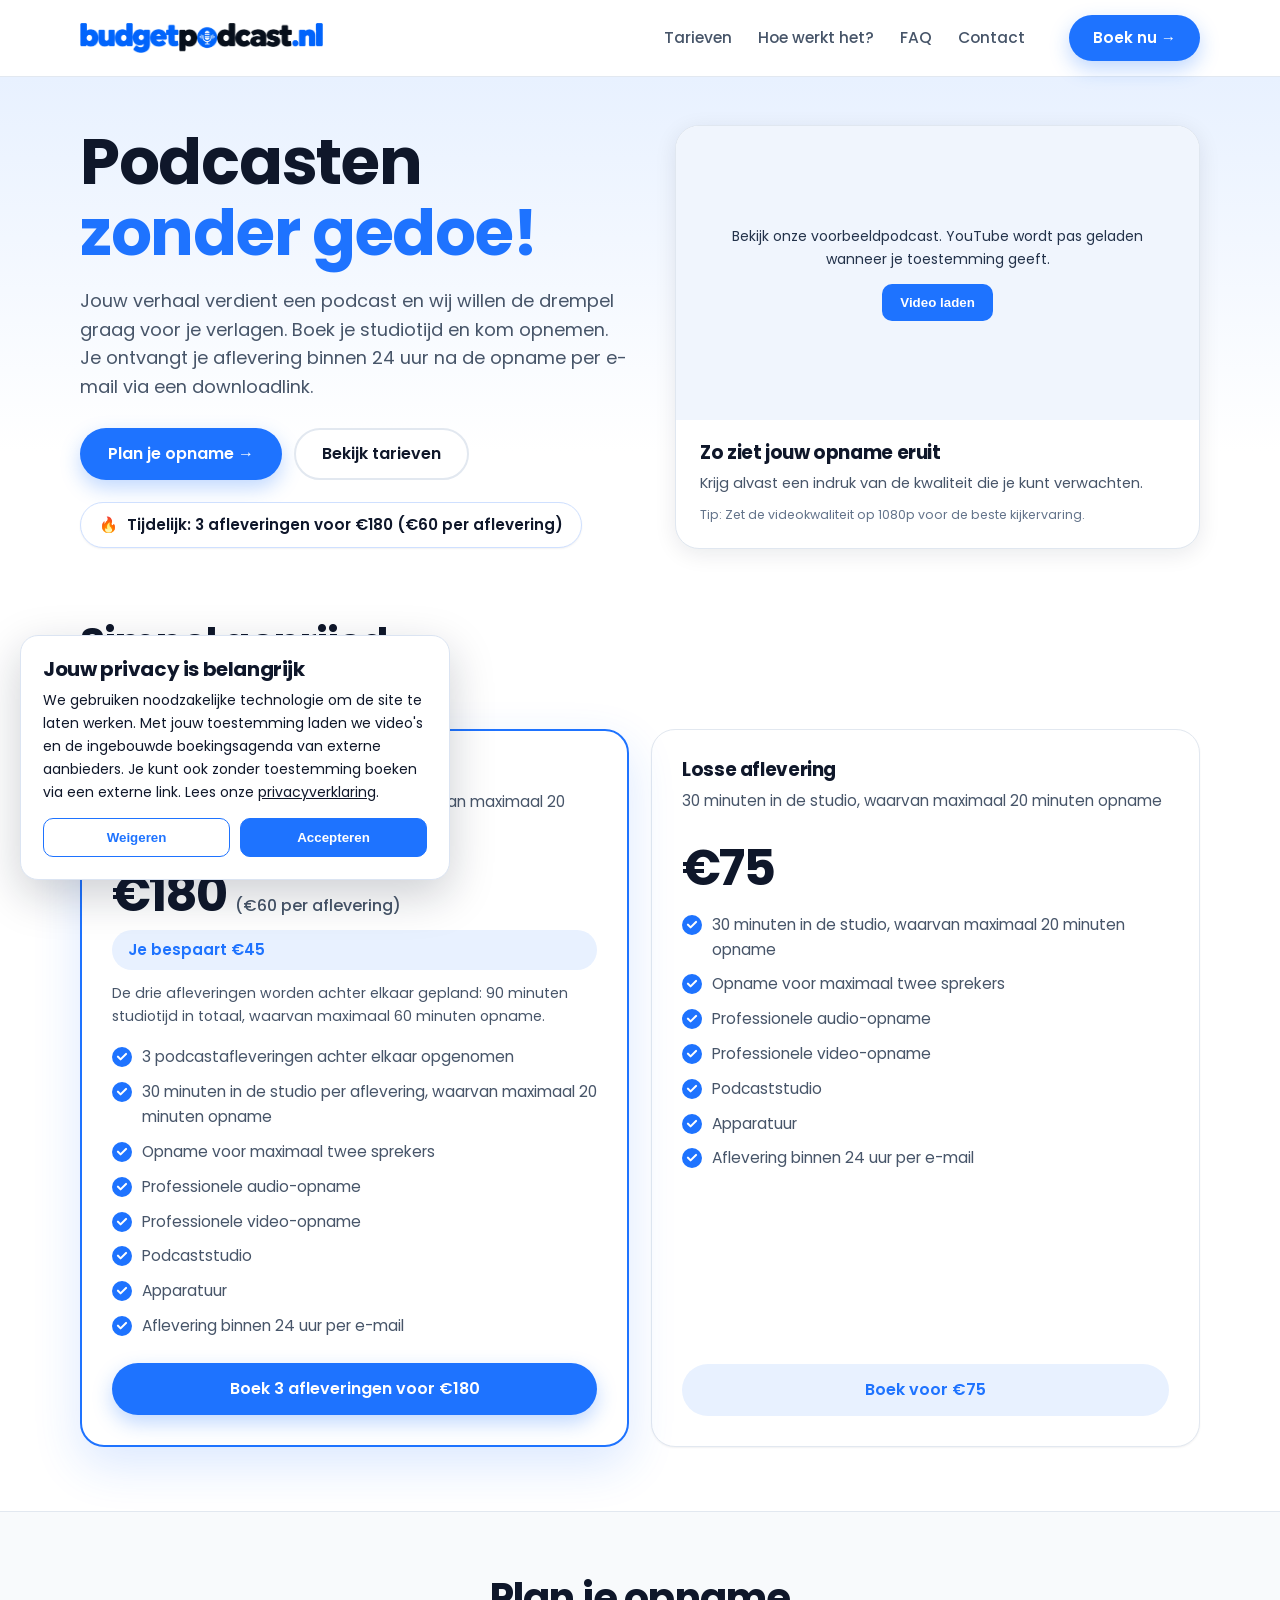
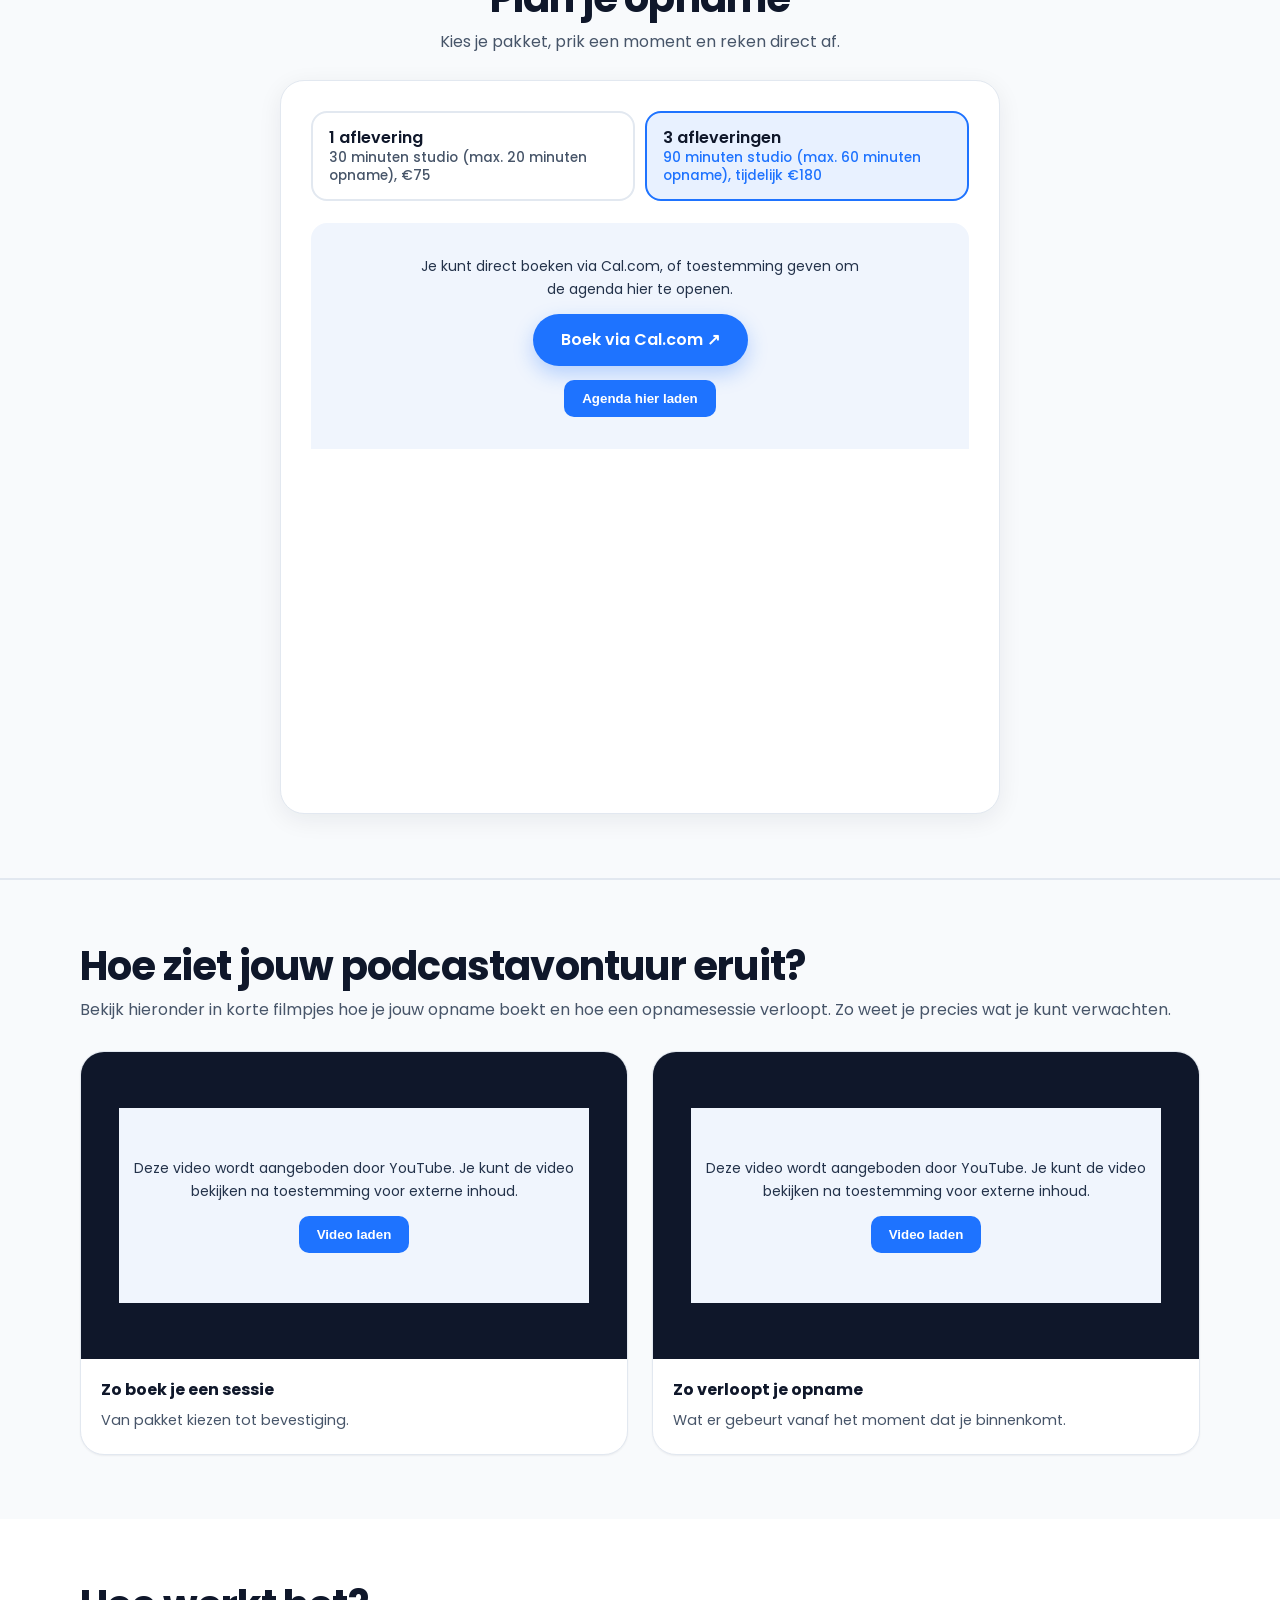
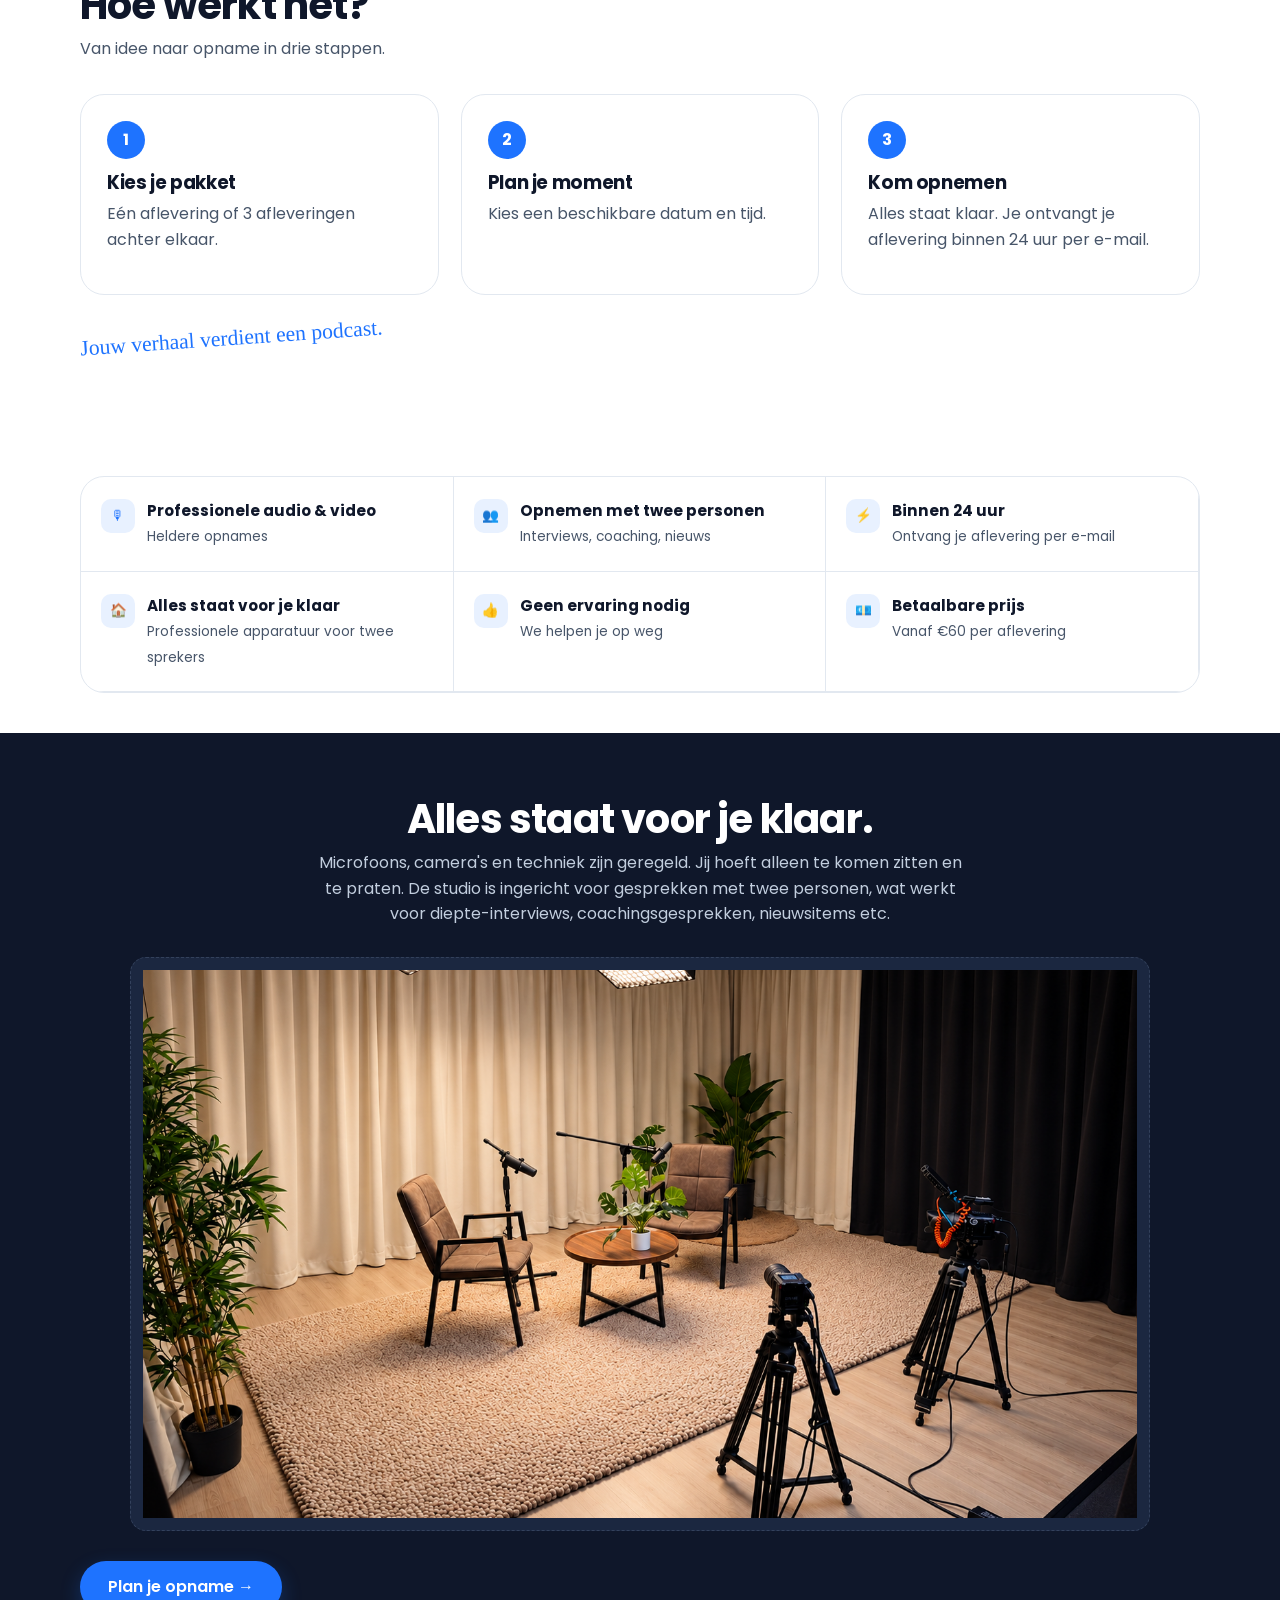
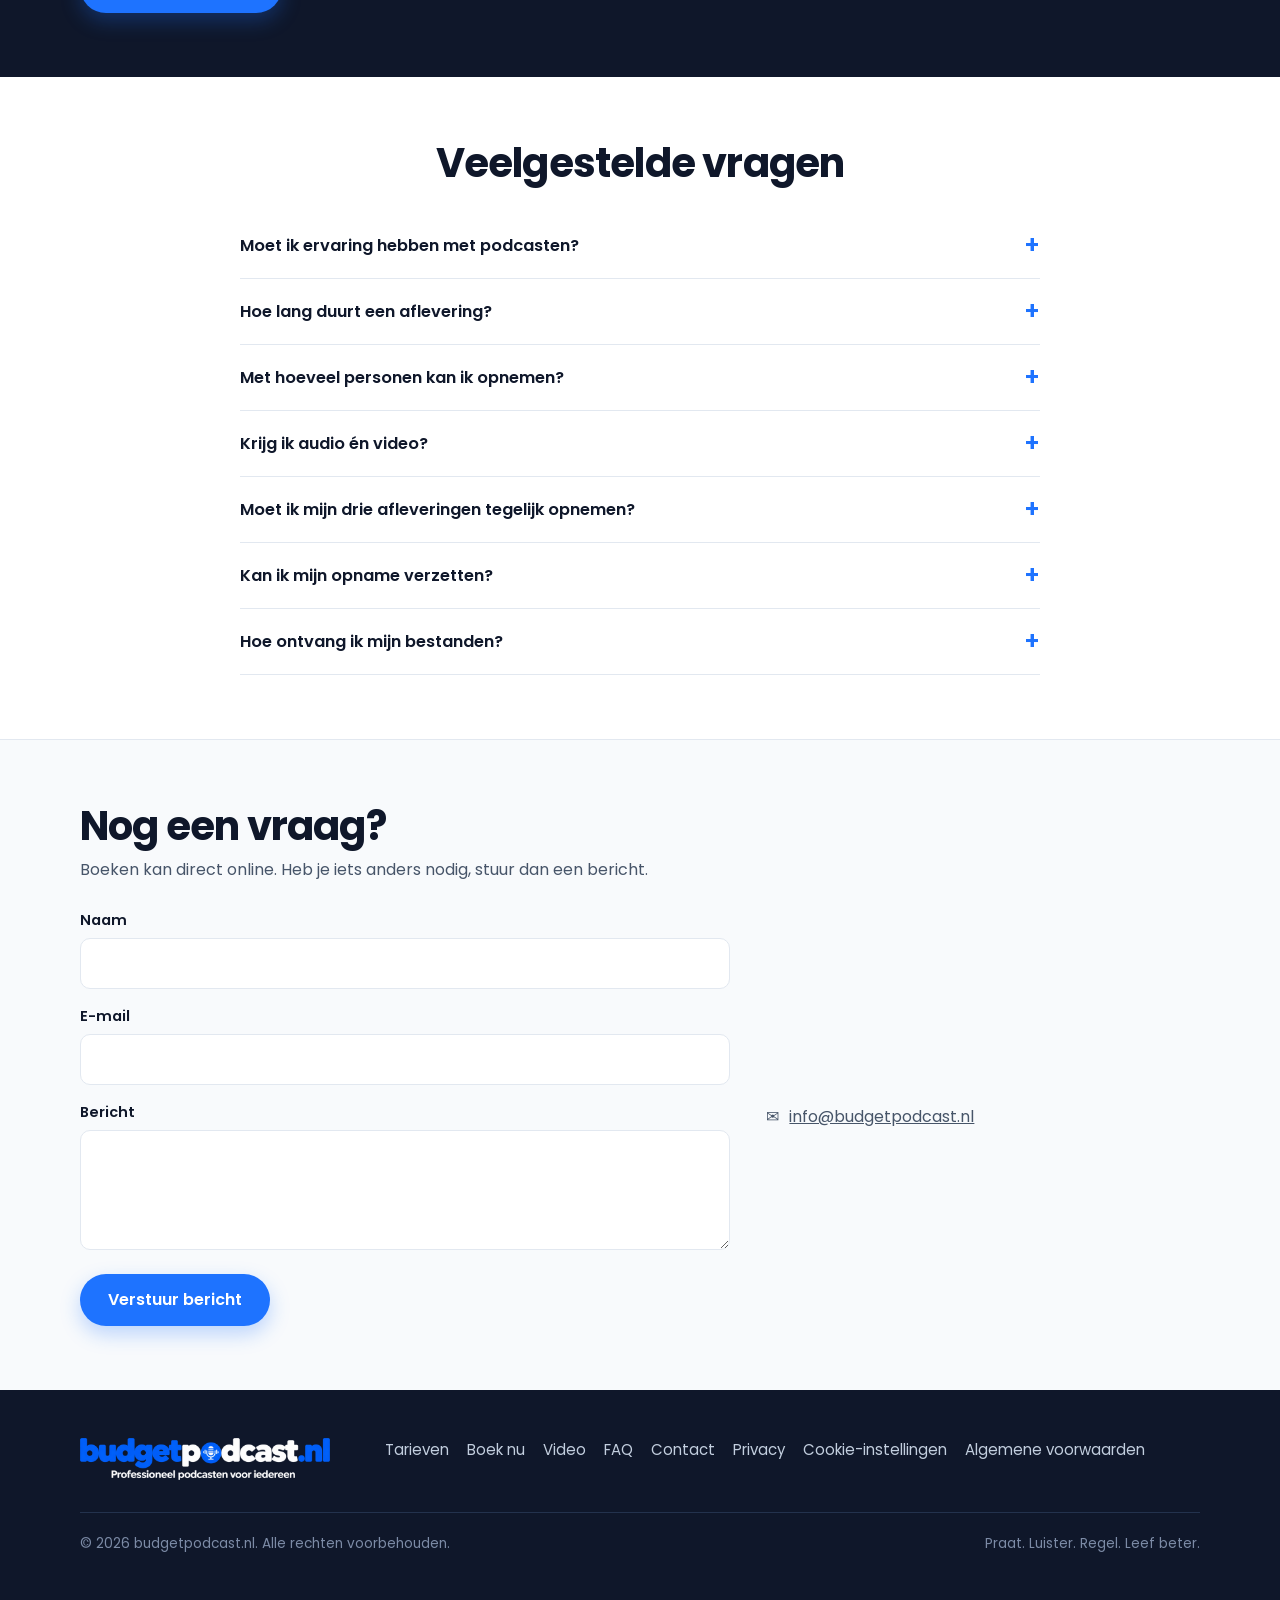
==== index.html @ 15b0aac4 "Update example podcast video description" ====
<!DOCTYPE html>
<html lang="nl">
<head>
<meta charset="utf-8">
<meta name="viewport" content="width=device-width, initial-scale=1">
<title>Podcast studio Den Haag | budgetpodcast.nl</title>
<meta name="description" content="Podcasten zonder gedoe! Boek een professionele podcaststudio in Den Haag vanaf €75 per aflevering, inclusief audio, video en apparatuur. Je ontvangt je aflevering binnen 24 uur na de opname per e-mail via een downloadlink.">
<link rel="canonical" href="https://budgetpodcast.nl/">
<meta property="og:type" content="website">
<meta property="og:title" content="Podcasten zonder gedoe! | budgetpodcast.nl">
<meta property="og:description" content="Boek een professionele podcaststudio in Den Haag. Audio, video en techniek geregeld.">
<meta property="og:url" content="https://budgetpodcast.nl/">
<meta property="og:locale" content="nl_NL">
<link rel="icon" href="data:image/svg+xml,%3Csvg xmlns='http://www.w3.org/2000/svg' viewBox='0 0 32 32'%3E%3Ccircle cx='16' cy='16' r='16' fill='%231E73FF'/%3E%3Crect x='13' y='7' width='6' height='12' rx='3' fill='%23fff'/%3E%3Cpath d='M9 16a7 7 0 0 0 14 0M16 23v3' stroke='%23fff' stroke-width='2' stroke-linecap='round' fill='none'/%3E%3C/svg%3E">
<link rel="preconnect" href="https://fonts.googleapis.com">
<link rel="preconnect" href="https://fonts.gstatic.com" crossorigin>
<link href="https://fonts.googleapis.com/css2?family=Poppins:wght@400;500;600;700&display=swap" rel="stylesheet">
<style>
:root{
  --blauw:#1E73FF;
  --blauw-dark:#0F5AD6;
  --nacht:#0F172A;
  --licht-blauw:#E8F1FF;
  --wit:#FFFFFF;
  --grijs-700:#475569;
  --grijs-400:#94A3B8;
  --grijs-200:#E2E8F0;
  --grijs-50:#F8FAFC;
  --radius-s:10px;
  --radius:16px;
  --radius-l:24px;
  --shadow-s:0 1px 2px rgba(15,23,42,.06);
  --shadow:0 6px 24px rgba(15,23,42,.07);
  --shadow-l:0 18px 48px rgba(30,115,255,.16);
  --maxw:1160px;
  --font:'Poppins',-apple-system,BlinkMacSystemFont,'Segoe UI',Roboto,Helvetica,Arial,sans-serif;
}
*{box-sizing:border-box}
html{scroll-behavior:smooth}
@media (prefers-reduced-motion:reduce){html{scroll-behavior:auto}*{animation:none!important;transition:none!important}}
body{margin:0;font-family:var(--font);color:var(--nacht);background:var(--wit);font-size:16px;line-height:1.6;-webkit-font-smoothing:antialiased}
h1,h2,h3,h4{font-weight:700;line-height:1.12;margin:0 0 .5rem;letter-spacing:-.02em}
h1{font-size:clamp(2.35rem,7vw,4rem)}
h2{font-size:clamp(1.7rem,4vw,2.5rem)}
h3{font-size:1.15rem}
p{margin:0 0 1rem}
a{color:inherit}
img{max-width:100%;display:block}
.wrap{width:100%;max-width:var(--maxw);margin:0 auto;padding:0 20px}
.section{padding:64px 0}
.section-tight{padding:40px 0}
.muted{color:var(--grijs-700)}
.center{text-align:center}
:focus-visible{outline:3px solid var(--blauw);outline-offset:3px;border-radius:6px}

.btn{display:inline-flex;align-items:center;justify-content:center;gap:.5rem;min-height:52px;padding:0 26px;
  border-radius:999px;border:2px solid transparent;font:600 1rem/1 var(--font);cursor:pointer;text-decoration:none;
  transition:background .18s ease,transform .18s ease,box-shadow .18s ease,color .18s ease}
.btn-primary{background:var(--blauw);color:#fff;box-shadow:0 8px 20px rgba(30,115,255,.28)}
.btn-primary:hover{background:var(--blauw-dark);transform:translateY(-1px)}
.btn-ghost{background:var(--wit);color:var(--nacht);border-color:var(--grijs-200)}
.btn-ghost:hover{border-color:var(--blauw);color:var(--blauw)}
.btn-soft{background:var(--licht-blauw);color:var(--blauw)}
.btn-soft:hover{background:#d8e7ff}
.btn-full{width:100%}
.btn[disabled]{opacity:.45;cursor:not-allowed;transform:none;box-shadow:none}

/* Header */
.header{position:sticky;top:0;z-index:60;background:rgba(255,255,255,.93);backdrop-filter:blur(10px);border-bottom:1px solid var(--grijs-200)}
.header-inner{display:flex;align-items:center;gap:20px;height:76px}
.brand{display:block;line-height:0}
.brand img{height:30px;width:auto}
.nav{display:flex;gap:26px;margin-left:auto}
.nav a{text-decoration:none;font-weight:500;color:var(--grijs-700);font-size:.97rem}
.nav a:hover{color:var(--blauw)}
.header .btn{min-height:46px;padding:0 22px;font-size:.95rem}
.header-cta{margin-left:24px}
@media(max-width:900px){.nav{display:none}.header-cta{margin-left:auto}.brand img{height:26px}}

/* Hero */
.hero{background:linear-gradient(180deg,var(--licht-blauw) 0%,#fff 78%);padding:48px 0 8px}
.hero-grid{display:grid;grid-template-columns:1.05fr 1fr;gap:44px;align-items:center}
.hero .eyebrow{font-size:.88rem;font-weight:600;color:var(--blauw);margin-bottom:14px}
.hero h1 span{color:var(--blauw);display:block}
.hero p.lead{font-size:1.12rem;color:var(--grijs-700);max-width:34em;margin-top:18px}
.hero-actions{display:flex;flex-wrap:wrap;gap:12px;margin-top:26px}
.promo-pill{display:inline-flex;align-items:center;gap:9px;margin-top:22px;background:var(--wit);
  border:1px solid #cfe0ff;border-radius:999px;padding:10px 18px;font-weight:600;font-size:.95rem;
  color:var(--nacht);text-decoration:none;box-shadow:var(--shadow-s)}
.promo-pill:hover{border-color:var(--blauw);color:var(--blauw)}
.claim{font-family:'Segoe Script','Bradley Hand','Comic Sans MS',cursive;color:var(--blauw);
  font-size:1.1rem;transform:rotate(-4deg);display:inline-block}
.hero-visual{position:relative;border-radius:var(--radius-l);overflow:hidden;
  background:radial-gradient(120% 100% at 50% 0%,#1c2b4a 0%,var(--nacht) 72%);min-height:410px;
  display:flex;align-items:center;justify-content:center;box-shadow:var(--shadow-l)}
.hero-visual img.photo{width:100%;height:100%;object-fit:cover;position:absolute;inset:0}
.signage{text-align:center;padding:34px}
.signage img{width:min(400px,84%);margin:0 auto;filter:drop-shadow(0 0 26px rgba(30,115,255,.55))}
.signage .hint{font-size:.78rem;color:#64748b;margin-top:28px}
@media(max-width:900px){
  .hero{padding-top:28px}
  .hero-grid{grid-template-columns:1fr;gap:26px}
  .hero-visual{min-height:230px;order:2}
  .hero-actions .btn{flex:1 1 100%}
}

/* Pricing */
.price-grid{display:grid;grid-template-columns:1fr 1fr;gap:22px;margin-top:30px}
.card{background:var(--wit);border:1px solid var(--grijs-200);border-radius:var(--radius-l);padding:30px;
  box-shadow:var(--shadow-s);display:flex;flex-direction:column}
.card-featured{border:2px solid var(--blauw);box-shadow:var(--shadow-l);position:relative}
.badge{position:absolute;top:-14px;left:30px;background:var(--blauw);color:#fff;font-size:.78rem;
  font-weight:600;padding:6px 14px;border-radius:999px;letter-spacing:.03em}
.card .kicker{color:var(--grijs-700);font-size:.95rem}
.price{font-size:3.1rem;font-weight:700;letter-spacing:-.04em;margin:14px 0 2px;line-height:1}
.price small{font-size:1rem;font-weight:500;color:var(--grijs-700);letter-spacing:0}
.savings{display:inline-block;background:var(--licht-blauw);color:var(--blauw);border-radius:999px;
  padding:8px 16px;margin:10px 0 2px;font-size:.95rem;font-weight:600}
.condition{font-size:.88rem;color:var(--grijs-700);margin:10px 0 0}
.feature-list{list-style:none;margin:18px 0 24px;padding:0;display:grid;gap:10px}
.feature-list li{display:flex;gap:10px;align-items:flex-start;font-size:.97rem;color:var(--grijs-700)}
.check{width:20px;height:20px;flex:none;margin-top:2px;color:var(--blauw)}
.card .btn{margin-top:auto}
@media(max-width:820px){.price-grid{grid-template-columns:1fr}}

/* Booking */
.booking{background:var(--grijs-50);border-top:1px solid var(--grijs-200);border-bottom:1px solid var(--grijs-200)}
.booking-panel{background:var(--wit);border:1px solid var(--grijs-200);border-radius:var(--radius-l);
  padding:30px;box-shadow:var(--shadow);max-width:720px;margin:26px auto 0}
.steps{display:flex;gap:6px;margin-bottom:26px}
.step-dot{flex:1;height:5px;border-radius:999px;background:var(--grijs-200)}
.step-dot.done{background:var(--blauw)}
.step-label{font-size:.85rem;font-weight:600;color:var(--blauw);margin-bottom:6px}
.option{display:flex;gap:14px;align-items:flex-start;width:100%;text-align:left;border:2px solid var(--grijs-200);
  background:var(--wit);border-radius:var(--radius);padding:18px;cursor:pointer;font:inherit;margin-bottom:12px;
  transition:border-color .15s ease,background .15s ease}
.option:hover{border-color:#b9d2ff}
.option.selected{border-color:var(--blauw);background:var(--licht-blauw)}
.option .o-title{font-weight:600}
.option .o-sub{font-size:.9rem;color:var(--grijs-700)}
.option .o-price{margin-left:auto;font-weight:700;white-space:nowrap}
.cal-head{display:flex;align-items:center;justify-content:space-between;margin-bottom:14px}
.cal-head button{width:40px;height:40px;border-radius:50%;border:1px solid var(--grijs-200);background:#fff;
  cursor:pointer;font-size:1.1rem;line-height:1;color:var(--nacht)}
.cal-head button:hover:not([disabled]){border-color:var(--blauw);color:var(--blauw)}
.cal-grid{display:grid;grid-template-columns:repeat(7,1fr);gap:6px}
.cal-grid .dow{font-size:.75rem;text-align:center;color:var(--grijs-400);font-weight:600;padding-bottom:4px}
.day{aspect-ratio:1/1;border-radius:var(--radius-s);border:1px solid var(--grijs-200);background:#fff;
  font:600 .95rem var(--font);cursor:pointer;color:var(--nacht)}
.day:hover:not([disabled]){border-color:var(--blauw);color:var(--blauw)}
.day[disabled]{border-color:transparent;background:transparent;color:var(--grijs-400);cursor:not-allowed;font-weight:400}
.day.selected{background:var(--blauw);border-color:var(--blauw);color:#fff}
.day.empty{border:0;background:none;cursor:default}
.slots{display:grid;grid-template-columns:repeat(auto-fill,minmax(140px,1fr));gap:10px}
.slot{min-height:56px;border-radius:var(--radius-s);border:1px solid var(--grijs-200);background:#fff;
  font:600 1rem var(--font);cursor:pointer;color:var(--nacht);padding:8px}
.slot small{display:block;font-weight:500;font-size:.78rem;color:var(--grijs-400)}
.slot:hover{border-color:var(--blauw);color:var(--blauw)}
.slot.selected{background:var(--blauw);border-color:var(--blauw);color:#fff}
.slot.selected small{color:#cfe0ff}
.field{margin-bottom:16px}
.field label{display:block;font-size:.9rem;font-weight:600;margin-bottom:6px}
.field input,.field textarea{width:100%;min-height:50px;border:1px solid var(--grijs-200);border-radius:var(--radius-s);
  padding:12px 14px;font:400 1rem var(--font);background:#fff;color:var(--nacht)}
.field textarea{min-height:120px;resize:vertical}
.field input:focus,.field textarea:focus{border-color:var(--blauw);outline:none;box-shadow:0 0 0 3px rgba(30,115,255,.18)}
.field .optional{font-weight:400;color:var(--grijs-400)}
.grid-2{display:grid;grid-template-columns:1fr 1fr;gap:0 16px}
@media(max-width:600px){.grid-2{grid-template-columns:1fr}}
.error{color:#B42318;font-size:.86rem;margin-top:6px;display:none}
.field.invalid input{border-color:#B42318}
.field.invalid .error{display:block}
.summary{background:var(--licht-blauw);border-radius:var(--radius);padding:18px 20px;margin-bottom:20px}
.summary-row{display:flex;justify-content:space-between;gap:16px;font-size:.95rem;padding:5px 0}
.summary-row b{font-weight:600}
.nav-row{display:flex;gap:12px;margin-top:22px;align-items:center}
.nav-row .btn{flex:1}
.back{background:none;border:0;font:600 .95rem var(--font);color:var(--grijs-700);cursor:pointer;padding:8px 0}
.back:hover{color:var(--blauw)}
.paylogos{display:flex;gap:10px;flex-wrap:wrap;margin:4px 0 18px}
.paylogo{border:1px solid var(--grijs-200);border-radius:var(--radius-s);padding:12px 16px;font-size:.9rem;
  font-weight:600;cursor:pointer;background:#fff;font-family:var(--font)}
.paylogo.selected{border-color:var(--blauw);background:var(--licht-blauw);color:var(--blauw)}
.secure{font-size:.83rem;color:var(--grijs-400);text-align:center;margin-top:14px}
.confirm-logo{width:min(240px,70%);margin:0 auto 18px}

.pkg-tabs{display:grid;grid-template-columns:1fr 1fr;gap:10px;margin-bottom:22px}
.pkg-tab{border:2px solid var(--grijs-200);background:#fff;border-radius:var(--radius);padding:14px 16px;
  cursor:pointer;font:600 1rem var(--font);color:var(--nacht);text-align:left;line-height:1.35}
.pkg-tab small{display:block;font-weight:500;font-size:.85rem;color:var(--grijs-700)}
.pkg-tab:hover{border-color:#b9d2ff}
.pkg-tab.selected{border-color:var(--blauw);background:var(--licht-blauw)}
.pkg-tab.selected small{color:var(--blauw)}
.cal-embed{min-height:560px;overflow:hidden;border-radius:var(--radius)}
.cal-fallback{background:var(--licht-blauw);border-radius:var(--radius);padding:18px 20px;font-size:.95rem;margin:0}
@media(max-width:600px){.pkg-tabs{grid-template-columns:1fr}.cal-embed{min-height:620px}}

/* Video */
.videos{background:var(--grijs-50);border-top:1px solid var(--grijs-200)}
.video-grid{display:grid;grid-template-columns:repeat(2,minmax(0,1fr));gap:24px;margin-top:28px}
.video{background:var(--wit);border:1px solid var(--grijs-200);border-radius:var(--radius-l);overflow:hidden;
  box-shadow:var(--shadow-s);display:flex;flex-direction:column}
.video .frame{aspect-ratio:16/9;background:var(--nacht);position:relative;display:flex;align-items:center;justify-content:center}
.video .frame iframe,.video .frame video{width:100%;height:100%;border:0;object-fit:cover}
.play{width:58px;height:58px;border-radius:50%;background:var(--blauw);color:#fff;display:flex;
  align-items:center;justify-content:center;font-size:1.2rem;box-shadow:0 8px 20px rgba(30,115,255,.4)}
.video .meta{padding:18px 20px 22px}
.video .meta b{display:block;margin-bottom:4px}
.video .meta span{font-size:.9rem;color:var(--grijs-700)}
.video .dur{position:absolute;right:12px;bottom:12px;background:rgba(15,23,42,.85);color:#fff;
  font-size:.78rem;font-weight:600;padding:4px 9px;border-radius:6px}
@media(max-width:860px){.video-grid{grid-template-columns:1fr}}

/* Hoe werkt het */
.steps-grid{display:grid;grid-template-columns:repeat(3,1fr);gap:22px;margin-top:32px}
.step-card{background:var(--wit);border:1px solid var(--grijs-200);border-radius:var(--radius-l);padding:26px}
.step-num{width:38px;height:38px;border-radius:50%;background:var(--blauw);color:#fff;display:flex;
  align-items:center;justify-content:center;font-weight:700;margin-bottom:14px}
@media(max-width:820px){.steps-grid{grid-template-columns:1fr}}

/* Benefits */
.benefits{display:grid;grid-template-columns:repeat(3,1fr);border:1px solid var(--grijs-200);
  border-radius:var(--radius-l);overflow:hidden;background:var(--wit)}
.benefit{padding:22px 20px;border-right:1px solid var(--grijs-200);border-bottom:1px solid var(--grijs-200);
  display:flex;gap:12px;align-items:flex-start}
.benefit .ico{width:34px;height:34px;border-radius:10px;background:var(--licht-blauw);color:var(--blauw);
  display:flex;align-items:center;justify-content:center;flex:none}
.benefit b{display:block;font-size:.95rem}
.benefit span{font-size:.85rem;color:var(--grijs-700)}
@media(max-width:900px){.benefits{grid-template-columns:1fr 1fr}}
@media(max-width:560px){.benefits{grid-template-columns:1fr}.benefit{border-right:0}}

/* Studio */
.studio{background:var(--nacht);color:#fff}
.studio h2{color:#fff}
.studio h2{text-align:center}
.studio p{color:#c2cede;max-width:65ch;margin-left:auto;margin-right:auto;text-align:center}
.gallery{display:block;margin:28px 0}
.shot{aspect-ratio:4/3;border-radius:var(--radius);background:#1b2740;border:1px dashed #33415c;
  display:flex;align-items:center;justify-content:center;color:#64748b;font-size:.85rem;text-align:center;padding:12px;overflow:hidden}
.shot img{width:100%;height:100%;object-fit:cover}
.shot:first-child{grid-column:auto;aspect-ratio:16/9}
@media(max-width:760px){.gallery{display:block}.shot:first-child{aspect-ratio:4/3}}

.studio-media-grid{display:grid;grid-template-columns:minmax(0,1fr) minmax(0,1fr);gap:24px;align-items:start;margin:30px auto;max-width:1100px}.studio-media-grid .gallery{margin:0;min-width:0}.studio-media-grid .shot,.studio-media-grid .shot:first-child{aspect-ratio:16/9}.studio-media-grid .studio-example{margin:0;min-width:0;text-align:center}.studio-media-grid .studio-example h3{margin:0 0 12px;color:#fff}@media(max-width:720px){.studio-media-grid{grid-template-columns:1fr;gap:28px}}.studio-example{max-width:780px;margin:32px auto;text-align:center}.studio-example h3{color:#fff;margin-bottom:15px}.studio-example .frame{aspect-ratio:16/9;overflow:hidden;border-radius:16px;background:#1c2941}.studio-example iframe{display:block;width:100%;height:100%;border:0}.studio-example .cookie-placeholder{height:100%}
.studio-video-tip{font-size:13px!important;line-height:1.5!important;color:#c2cede!important;text-align:center!important;max-width:none!important;margin:9px 0 0!important}
.hero-visual.hero-video{display:flex;flex-direction:column;justify-content:center;min-height:0;background:transparent;box-shadow:none;overflow:visible;gap:7px}.hero-video .frame{width:100%;aspect-ratio:16/9;border-radius:var(--radius-l);overflow:hidden;background:var(--nacht);box-shadow:var(--shadow-l)}.hero-video iframe{width:100%;height:100%;border:0;display:block}.hero-video .cookie-placeholder{height:100%;min-height:0}.hero-video .studio-video-tip{color:var(--grijs-700)!important;margin:3px 0 0!important}.studio-gallery-large{max-width:1020px;margin:30px auto}.studio-gallery-large .shot,.studio-gallery-large .shot:first-child{aspect-ratio:16/9}
.hero-visual.hero-video{background:#fff;box-shadow:0 5px 22px rgba(15,23,42,.09);border:1px solid #e0e7f0;border-radius:var(--radius-l);overflow:hidden;gap:0;justify-content:flex-start}.hero-video .frame{border-radius:0;box-shadow:none}.hero-video-copy{width:100%;padding:20px 24px 23px;color:var(--nacht)}.hero-video-copy h3{margin:0 0 6px;font-size:1.18rem;line-height:1.35;font-weight:700}.hero-video-copy>p{margin:0;font-size:.91rem;color:var(--grijs-700);line-height:1.55}.hero-video-copy .studio-video-tip{font-size:.78rem!important;text-align:left!important;margin:12px 0 0!important;color:#64748b!important}@media(max-width:600px){.hero-video-copy{padding:17px 19px}}
/* FAQ */
.faq{max-width:800px;margin:28px auto 0}
.qa{border-bottom:1px solid var(--grijs-200)}
.qa button{width:100%;display:flex;justify-content:space-between;gap:16px;align-items:center;background:none;
  border:0;padding:20px 0;font:600 1.02rem var(--font);text-align:left;cursor:pointer;color:var(--nacht)}
.qa .sign{color:var(--blauw);font-size:1.5rem;line-height:1;transition:transform .2s ease}
.qa[open-state="1"] .sign{transform:rotate(45deg)}
.qa .answer{display:none;padding:0 0 20px;color:var(--grijs-700);max-width:70ch}
.qa[open-state="1"] .answer{display:block}

/* Contact */
.contact-grid{display:grid;grid-template-columns:1.2fr .8fr;gap:36px;margin-top:26px}
.contact-list{list-style:none;padding:0;margin:0;display:grid;gap:14px}
.contact-list li{display:flex;gap:10px;align-items:center;color:var(--grijs-700)}
@media(max-width:820px){.contact-grid{grid-template-columns:1fr}}

/* Footer */
.footer{background:var(--nacht);color:#c2cede;padding:48px 0 110px}
.footer a{color:#c2cede;text-decoration:none}
.footer a:hover{color:#fff}
.footer-top{display:flex;flex-wrap:wrap;gap:26px;justify-content:space-between;align-items:flex-start}
.footer-logo{width:250px}
.footer-links{display:flex;flex-wrap:wrap;gap:18px;font-size:.94rem}
.footer-bottom{border-top:1px solid #23324d;margin-top:32px;padding-top:20px;font-size:.85rem;
  display:flex;justify-content:space-between;gap:16px;flex-wrap:wrap;color:#7c8ba6}
@media(min-width:901px){.footer{padding-bottom:48px}}

.sticky-cta{position:fixed;left:0;right:0;bottom:0;z-index:70;padding:12px 16px calc(12px + env(safe-area-inset-bottom));
  background:rgba(255,255,255,.96);backdrop-filter:blur(8px);border-top:1px solid var(--grijs-200);display:none}
.sticky-cta .btn{width:100%}
@media(max-width:900px){.sticky-cta{display:block}}
.sticky-cta.hidden{display:none}
.hidden{display:none!important}
.cookie-panel{position:fixed;bottom:20px;left:20px;z-index:99999;max-width:430px;padding:22px;background:#fff;border:1px solid #dbe4f2;border-radius:18px;box-shadow:0 15px 45px #0f172a35;color:#0f172a}.cookie-panel h3{margin:0 0 8px;font-size:1.25rem}.cookie-panel p{margin:0 0 14px;font-size:14px;line-height:1.65}.cookie-actions{display:flex;gap:10px}.cookie-actions button{flex:1;padding:11px 12px;border-radius:10px;border:1px solid #1e73ff;cursor:pointer;font-weight:700;background:#fff;color:#1e73ff}.cookie-actions .accept{background:#1e73ff;color:white}.cookie-placeholder{padding:32px 15px;text-align:center;background:#f0f5fd;color:#23324a;display:flex;flex-direction:column;align-items:center;justify-content:center;gap:14px;min-height:195px}.cookie-placeholder button{border:0;padding:11px 18px;background:#1e73ff;color:#fff;border-radius:10px;font-weight:700;cursor:pointer}.cookie-placeholder p{font-size:14px;margin:0;max-width:440px}@media(max-width:500px){.cookie-panel{left:12px;right:12px;bottom:12px;max-width:none;padding:17px}}
</style>
</head>
<body>

<header class="header">
  <div class="wrap header-inner">
    <a class="brand" href="#top" aria-label="budgetpodcast.nl home">
      <img src="[data-uri]" alt="budgetpodcast.nl">
    </a>
    <nav class="nav" aria-label="Hoofdmenu">
      <a href="#tarieven">Tarieven</a>
      <a href="#hoe-werkt-het">Hoe werkt het?</a>
      <a href="#faq">FAQ</a>
      <a href="#contact">Contact</a>
    </nav>
    <a class="btn btn-primary header-cta" href="#boeken">Boek nu →</a>
  </div>
</header>

<main id="top">

<section class="hero">
  <div class="wrap hero-grid">
    <div>
      <h1>Podcasten <span>zonder gedoe!</span></h1>
      <p class="lead">Jouw verhaal verdient een podcast en wij willen de drempel graag voor je verlagen. Boek je studiotijd en kom opnemen. Je ontvangt je aflevering binnen 24 uur na de opname per e-mail via een downloadlink.</p>
      <div class="hero-actions">
        <a class="btn btn-primary" href="#boeken">Plan je opname →</a>
        <a class="btn btn-ghost" href="#tarieven">Bekijk tarieven</a>
      </div>
      <a class="promo-pill hidden" id="heroPromo" href="#tarieven">🔥 <span id="heroPromoText"></span></a>
          </div>
    <div class="hero-visual hero-video" id="heroVisual">
      <div class="frame" id="studioExampleVideo"></div>
      <div class="hero-video-copy">
        <h3>Zo ziet jouw opname eruit</h3>
        <p>Krijg alvast een indruk van de kwaliteit die je kunt verwachten.</p>
        <p class="studio-video-tip">Tip: Zet de videokwaliteit op 1080p voor de beste kijkervaring.</p>
      </div>
    </div>
  </div>
</section>

<section class="section" id="tarieven">
  <div class="wrap">
    <h2>Simpel geprijsd.</h2>
    <p class="muted">Kies wat bij jou past.</p>
    <div class="price-grid">
      <article class="card card-featured">
        <span class="badge" id="bundleBadge">Aanbevolen</span>
        <h3 id="bundleTitle"></h3>
        <p class="kicker">Per aflevering 30 minuten in de studio, waarvan maximaal 20 minuten opname</p>
        <div class="price" id="bundlePrice"></div>
        <div class="savings" id="bundleSavings"></div>
        <p class="condition" id="bundleCondition"></p>
        <ul class="feature-list" id="bundleFeatures"></ul>
        <button class="btn btn-primary btn-full" data-book="bundle" id="bundleCta"></button>
      </article>
      <article class="card">
        <h3>Losse aflevering</h3>
        <p class="kicker">30 minuten in de studio, waarvan maximaal 20 minuten opname</p>
        <div class="price" id="singlePrice"></div>
        <ul class="feature-list" id="singleFeatures"></ul>
        <button class="btn btn-soft btn-full" data-book="single" id="singleCta"></button>
      </article>
    </div>
  </div>
</section>

<section class="section booking" id="boeken">
  <div class="wrap">
    <h2 class="center">Plan je opname</h2>
    <p class="muted center">Kies je pakket, prik een moment en reken direct af.</p>
    <div class="booking-panel">
      <div class="pkg-tabs" id="pkgTabs" role="tablist"></div>
      <div id="calEmbed" class="cal-embed"></div>
      <p id="calFallback" class="cal-fallback hidden"></p>
    </div>
  </div>
</section>

<section class="section videos" id="video">
  <div class="wrap">
    <h2>Hoe ziet jouw podcastavontuur eruit?</h2>
    <p class="muted">Bekijk hieronder in korte filmpjes hoe je jouw opname boekt en hoe een opnamesessie verloopt. Zo weet je precies wat je kunt verwachten.</p>
    <div class="video-grid" id="videoGrid"></div>
  </div>
</section>

<section class="section" id="hoe-werkt-het">
  <div class="wrap">
    <h2>Hoe werkt het?</h2>
    <p class="muted">Van idee naar opname in drie stappen.</p>
    <div class="steps-grid">
      <div class="step-card"><div class="step-num">1</div><h3>Kies je pakket</h3>
        <p class="muted" id="how1">Eén aflevering of drie afleveringen.</p></div>
      <div class="step-card"><div class="step-num">2</div><h3>Plan je moment</h3>
        <p class="muted">Kies een beschikbare datum en tijd.</p></div>
      <div class="step-card"><div class="step-num">3</div><h3>Kom opnemen</h3>
        <p class="muted">Alles staat klaar. Je ontvangt je aflevering binnen 24 uur per e-mail.</p></div>
    </div>
    <p style="margin-top:26px"><span class="claim" style="font-size:1.35rem">Jouw verhaal verdient een podcast.</span></p>
  </div>
</section>

<section class="section-tight">
  <div class="wrap">
    <div class="benefits" id="benefits"></div>
  </div>
</section>

<section class="section studio">
  <div class="wrap">
    <h2>Alles staat voor je klaar.</h2>
    <p>Microfoons, camera's en techniek zijn geregeld. Jij hoeft alleen te komen zitten en te praten. De studio is ingericht voor gesprekken met twee personen, wat werkt voor diepte-interviews, coachingsgesprekken, nieuwsitems etc.</p>
    <div class="gallery studio-gallery-large" id="gallery"></div>
    <a class="btn btn-primary" href="#boeken">Plan je opname →</a>
  </div>
</section>

<section class="section" id="faq">
  <div class="wrap">
    <h2 class="center">Veelgestelde vragen</h2>
    <div class="faq" id="faqList"></div>
  </div>
</section>

<section class="section" id="contact" style="background:var(--grijs-50);border-top:1px solid var(--grijs-200)">
  <div class="wrap">
    <h2>Nog een vraag?</h2>
    <p class="muted">Boeken kan direct online. Heb je iets anders nodig, stuur dan een bericht.</p>
    <div class="contact-grid">
      <form id="contactForm" novalidate>
        <div class="field"><label for="cName">Naam</label>
          <input id="cName" autocomplete="name"><span class="error">Vul je naam in.</span></div>
        <div class="field"><label for="cMail">E-mail</label>
          <input id="cMail" type="email" autocomplete="email"><span class="error">Vul een geldig e-mailadres in.</span></div>
        <div class="field"><label for="cMsg">Bericht</label>
          <textarea id="cMsg"></textarea><span class="error">Vul je bericht in.</span></div>
        <button class="btn btn-primary" type="submit">Verstuur bericht</button>
        <p id="contactDone" class="hidden" style="margin-top:14px;color:var(--blauw);font-weight:600">
          Bedankt, je bericht is verstuurd. We reageren zo snel mogelijk.</p>
      </form>
      <ul class="contact-list" id="contactList"></ul>
    </div>
  </div>
</section>
</main>

<footer class="footer">
  <div class="wrap">
    <div class="footer-top">
      <div>
        <img class="footer-logo" src="[data-uri]" alt="budgetpodcast.nl, professioneel podcasten voor iedereen">
      </div>
      <nav class="footer-links" aria-label="Footermenu">
        <a href="#tarieven">Tarieven</a>
        <a href="#boeken">Boek nu</a>
        <a href="#video">Video</a>
        <a href="#faq">FAQ</a>
        <a href="#contact">Contact</a>
        <a href="/privacy">Privacy</a>
        <a href="#" id="cookieSettingsLink">Cookie-instellingen</a>
        <a href="/algemene-voorwaarden">Algemene voorwaarden</a>
      </nav>
      <div class="footer-links" id="socials"></div>
    </div>
    <div class="footer-bottom">
      <span id="copy"></span>
      <span>Praat. Luister. Regel. Leef beter.</span>
    </div>
  </div>
</footer>

<aside class="cookie-panel hidden" id="cookiePanel" role="dialog" aria-modal="false" aria-label="Cookievoorkeuren"><h3>Jouw privacy is belangrijk</h3><p>We gebruiken noodzakelijke technologie om de site te laten werken. Met jouw toestemming laden we video's en de ingebouwde boekingsagenda van externe aanbieders. Je kunt ook zonder toestemming boeken via een externe link. Lees onze <a href="/privacy">privacyverklaring</a>.</p><div class="cookie-actions"><button type="button" id="cookieReject">Weigeren</button><button type="button" class="accept" id="cookieAccept">Accepteren</button></div></aside>
<div class="sticky-cta" id="stickyCta">
  <a class="btn btn-primary" href="#boeken">Boek nu →</a>
</div>

<script>
/* =========================================================
   SITECONFIG
   ========================================================= */
const siteConfig = {
  brand:{
    name:"budgetpodcast.nl",
    tagline:"Podcasten zonder gedoe!",
    claim:"Jouw verhaal verdient een podcast."
  },

  pricing:{
    singleEpisodePrice:75,
    episodeMinutes:30,
    bundleEpisodes:3,
    bundlePromoPrice:180,
    promotionActive:true,
    promotionLabel:"Aanbevolen",
    promotionStartDate:null,
    promotionEndDate:null,
    bundleConsecutive:true,        // de 3 opnames worden achter elkaar opgenomen
    currency:"€"
  },

  included:[
    "Opname voor maximaal twee sprekers",
    "Professionele audio-opname",
    "Professionele video-opname",
    "Podcaststudio",
    "Apparatuur",
    "Aflevering binnen 24 uur per e-mail"
  ],

  benefits:[
    {icon:"🎙", title:"Professionele audio & video", sub:"Heldere opnames"},
    {icon:"👥", title:"Opnemen met twee personen", sub:"Interviews, coaching, nieuws"},
    {icon:"⚡", title:"Binnen 24 uur", sub:"Ontvang je aflevering per e-mail"},
    {icon:"🏠", title:"Alles staat voor je klaar", sub:"Professionele apparatuur voor twee sprekers"},
    {icon:"👍", title:"Geen ervaring nodig", sub:"We helpen je op weg"},
    {icon:"💶", title:"Betaalbare prijs", sub:"Vanaf €60 per aflevering"}
  ],

  booking:{
    availableWeekdays:[1,2,3,4,5,6],
    timeSlots:["10:00","11:30","13:00","14:30","16:00","17:30","19:00"],
    closedDates:[],
    minDaysAhead:1,
    bookedSlots:{}
  },

  // Vul hier je Cal.com-gegevens in. Staat er iets niet goed ingevuld,
  // dan toont de site een nette verwijzing naar je e-mailadres.
  cal:{
    username:"budgetpodcast",          // het stukje na cal.com/ in je eigen link
    singleSlug:"aflevering",            // slug van het afspraaktype van 30 minuten
    bundleSlug:"pakket"               // slug van het afspraaktype van 90 minuten
  },

  media:{
    heroImage:null,
    studioPhotos:["Professionele%20studio%20voor%20podcastinterviews.png"],
    videos:[                      // max 3 minuten per filmpje
      {title:"Zo boek je een sessie", sub:"Van pakket kiezen tot bevestiging.", url:"https://www.youtube.com/embed/tCyorirqetw", duration:""},
      {title:"Zo verloopt je opname", sub:"Wat er gebeurt vanaf het moment dat je binnenkomt.", url:"https://www.youtube.com/embed/LRnutEEQLgc", duration:""}
    ]
  },

  contact:{ email:"info@budgetpodcast.nl", phone:"", address:"", instagram:"", tiktok:"" },

  faq:[
    {q:"Moet ik ervaring hebben met podcasten?",
     a:"Nee. Alles staat klaar en we helpen je waar nodig."},
    {q:"Hoe lang duurt een aflevering?",
     a:"Je hebt per aflevering 30 minuten in de studio, waarvan maximaal 20 minuten voor de opname."},
    {q:"Met hoeveel personen kan ik opnemen?",
     a:"De studio is ingericht voor twee personen aan tafel. Dat werkt goed voor diepte-interviews, coachingsgesprekken en nieuwsitems."},
    {q:"Krijg ik audio én video?",
     a:"Ja, bij elk pakket krijg je een professionele audio-opname en video-opname."},
    {q:"Moet ik mijn drie afleveringen tegelijk opnemen?",
     a:"Ja. Bij het pakket van drie afleveringen worden de opnames achter elkaar gepland, in één sessie."},
    {q:"Kan ik mijn opname verzetten?",
     a:"Ja, je kunt je opname verzetten, mits je dit minimaal 48 uur van tevoren doorgeeft."},
    {q:"Hoe ontvang ik mijn bestanden?",
     a:"Je ontvangt je bestanden binnen 24 uur na de opname per e-mail via een downloadlink."}
  ],

  reviews:{ enabled:false, items:[] }
};

/* ============ HELPERS ============ */
const cfg = siteConfig, P = cfg.pricing;
const euro = n => P.currency + n;
const promoOn = () => P.promotionActive;
const listPrice = () => P.bundleEpisodes * P.singleEpisodePrice;
const savings = () => listPrice() - P.bundlePromoPrice;
const bundleAmount = () => promoOn() ? P.bundlePromoPrice : listPrice();
const $ = s => document.querySelector(s);
const checkSvg = '<svg class="check" viewBox="0 0 20 20" fill="currentColor" aria-hidden="true"><path d="M10 0a10 10 0 1 0 0 20A10 10 0 0 0 10 0Zm4.7 7.7-5.4 5.4a1 1 0 0 1-1.4 0L5.3 10.5a1 1 0 1 1 1.4-1.4l1.9 1.9 4.7-4.7a1 1 0 1 1 1.4 1.4Z"/></svg>';
const blockMinutes = pkg => pkg === "bundle" ? P.bundleEpisodes * P.episodeMinutes : P.episodeMinutes;
const endTime = (start, mins) => {
  const [h,m] = start.split(":").map(Number), t = h*60 + m + mins;
  return String(Math.floor(t/60)).padStart(2,"0") + ":" + String(t%60).padStart(2,"0");
};

/* ============ HERO + TARIEVEN ============ */
if(cfg.media.heroImage){
  $("#heroVisual").innerHTML = '<img class="photo" src="'+cfg.media.heroImage+'" alt="De podcaststudio van budgetpodcast.nl">';
}
if(promoOn()){
  $("#heroPromo").classList.remove("hidden");
  $("#heroPromoText").textContent = "Tijdelijk: " + P.bundleEpisodes + " afleveringen voor " + euro(P.bundlePromoPrice) + " (" + euro(P.bundlePromoPrice / P.bundleEpisodes) + " per aflevering)";
  $("#bundleBadge").classList.remove("hidden");
  $("#bundleBadge").textContent = P.promotionLabel;
}
$("#singlePrice").textContent = euro(P.singleEpisodePrice);
$("#singleCta").textContent = "Boek voor " + euro(P.singleEpisodePrice);
$("#singleFeatures").innerHTML = [P.episodeMinutes+" minuten in de studio, waarvan maximaal 20 minuten opname"].concat(cfg.included)
  .map(f => "<li>"+checkSvg+"<span>"+f+"</span></li>").join("");

$("#bundleTitle").textContent = P.bundleEpisodes + " afleveringen";
$("#bundlePrice").innerHTML = promoOn()
  ? euro(P.bundlePromoPrice) + ' <small>(€' + (P.bundlePromoPrice / P.bundleEpisodes) + ' per aflevering)</small>'
  : euro(listPrice()) + ' <small>(€' + (listPrice() / P.bundleEpisodes) + ' per aflevering)</small>';
if(promoOn()){ $("#bundleSavings").textContent = "Je bespaart " + euro(savings()); }
else { $("#bundleSavings").classList.add("hidden"); }
$("#bundleCondition").textContent = P.bundleConsecutive
  ? "De drie afleveringen worden achter elkaar gepland: " + (P.bundleEpisodes*P.episodeMinutes) + " minuten studiotijd in totaal, waarvan maximaal " + (P.bundleEpisodes*20) + " minuten opname."
  : "";
$("#bundleFeatures").innerHTML =
  [P.bundleEpisodes+" podcastafleveringen achter elkaar opgenomen",P.episodeMinutes+" minuten in de studio per aflevering, waarvan maximaal 20 minuten opname"]
  .concat(cfg.included).map(f => "<li>"+checkSvg+"<span>"+f+"</span></li>").join("");
$("#bundleCta").textContent = promoOn()
  ? "Boek " + P.bundleEpisodes + " afleveringen voor " + euro(P.bundlePromoPrice)
  : "Boek " + P.bundleEpisodes + " afleveringen";
$("#how1").textContent = "Eén aflevering of " + P.bundleEpisodes + " afleveringen achter elkaar.";

/* ============ VIDEO, BENEFITS, STUDIO, FAQ, CONTACT ============ */
const consentKey = "bp_external_consent_v1";
let externalAllowed = false;
try { externalAllowed = localStorage.getItem(consentKey) === "yes"; } catch(e) {}
function renderStudioExample(){
  const target = document.getElementById("studioExampleVideo");
  if(!target) return;
  if(externalAllowed){
    target.innerHTML = '<iframe src="https://www.youtube-nocookie.com/embed/8QCKqRGS93Q" title="Voorbeeld podcast" loading="lazy" allow="accelerometer; autoplay; clipboard-write; encrypted-media; gyroscope; picture-in-picture; web-share" allowfullscreen></iframe>';
  }else{
    target.innerHTML = '<div class="cookie-placeholder"><p>Bekijk onze voorbeeldpodcast. YouTube wordt pas geladen wanneer je toestemming geeft.</p><button type="button" class="enableStudioVideo">Video laden</button></div>';
    target.querySelector("button").addEventListener("click",()=>setExternalConsent(true));
  }
}
function renderVideos(){
  renderStudioExample();
  $("#videoGrid").innerHTML = cfg.media.videos.map(v => {
    const remote = /youtu|vimeo/.test(v.url || "");
    const frame = remote && !externalAllowed
      ? '<div class="cookie-placeholder"><p>Deze video wordt aangeboden door YouTube. Je kunt de video bekijken na toestemming voor externe inhoud.</p><button type="button" class="enableExternal">Video laden</button></div>'
      : remote
      ? '<iframe src="'+v.url+'" title="'+v.title+'" allow="accelerometer; autoplay; clipboard-write; encrypted-media; gyroscope; picture-in-picture; web-share" referrerpolicy="strict-origin-when-cross-origin" allowfullscreen loading="lazy"></iframe>'
      : v.url ? '<video src="'+v.url+'" controls preload="metadata"></video>'
      : '<span class="play" aria-hidden="true">▶</span>';
    return '<article class="video"><div class="frame">'+frame+'</div><div class="meta"><b>'+v.title+'</b><span>'+v.sub+'</span></div></article>';
  }).join("");
  document.querySelectorAll(".enableExternal").forEach(btn=>btn.addEventListener("click",()=>setExternalConsent(true)));
}
function setExternalConsent(value){
  externalAllowed = value;
  try { localStorage.setItem(consentKey,value?"yes":"no"); } catch(e) {}
  $("#cookiePanel").classList.add("hidden");
  renderVideos();
  showBooking(activePackage);
}
$("#cookieAccept").addEventListener("click",()=>setExternalConsent(true));
$("#cookieReject").addEventListener("click",()=>setExternalConsent(false));
$("#cookieSettingsLink").addEventListener("click",e=>{e.preventDefault();$("#cookiePanel").classList.remove("hidden");$("#cookieAccept").focus();});
try {if(localStorage.getItem(consentKey)===null)$("#cookiePanel").classList.remove("hidden");}catch(e){$("#cookiePanel").classList.remove("hidden");}
renderVideos();

$("#benefits").innerHTML = cfg.benefits.map(b =>
  '<div class="benefit"><span class="ico" aria-hidden="true">'+b.icon+'</span><div><b>'+b.title+'</b><span>'+b.sub+'</span></div></div>').join("");

$("#gallery").innerHTML = (cfg.media.studioPhotos.length
  ? cfg.media.studioPhotos.slice(0,5).map(src => '<div class="shot"><img src="'+src+'" alt="Podcaststudio"></div>')
  : [1,2,3].map(i => '<div class="shot">Studiofoto '+i+'<br>siteConfig.media.studioPhotos</div>')).join("");

$("#faqList").innerHTML = cfg.faq.map((f,i) =>
  '<div class="qa" open-state="0"><button aria-expanded="false" aria-controls="a'+i+'">'+
  '<span>'+f.q+'</span><span class="sign" aria-hidden="true">+</span></button>'+
  '<div class="answer" id="a'+i+'">'+f.a+'</div></div>').join("");
document.querySelectorAll(".qa button").forEach(btn => btn.addEventListener("click", () => {
  const qa = btn.parentElement, open = qa.getAttribute("open-state") === "1";
  qa.setAttribute("open-state", open ? "0" : "1");
  btn.setAttribute("aria-expanded", String(!open));
}));

const c = cfg.contact, items = [];
if(c.email)     items.push(['✉','<a href="mailto:'+c.email+'">'+c.email+'</a>']);
if(c.phone)     items.push(['☎','<a href="tel:'+c.phone.replace(/\s/g,'')+'">'+c.phone+'</a>']);
if(c.address)   items.push(['📍', c.address]);
if(c.instagram) items.push(['◎','<a href="'+c.instagram+'">Instagram</a>']);
if(c.tiktok)    items.push(['♪','<a href="'+c.tiktok+'">TikTok</a>']);
$("#contactList").innerHTML = items.length
  ? items.map(i => '<li><span aria-hidden="true">'+i[0]+'</span><span>'+i[1]+'</span></li>').join("")
  : '<li class="muted">Contactgegevens nog niet ingevuld. Vul ze aan in siteConfig.contact.</li>';

const socials = [];
if(c.instagram) socials.push('<a href="'+c.instagram+'">Instagram</a>');
if(c.tiktok)    socials.push('<a href="'+c.tiktok+'">TikTok</a>');
$("#socials").innerHTML = socials.join("");
$("#copy").textContent = "© " + new Date().getFullYear() + " " + cfg.brand.name + ". Alle rechten voorbehouden.";

$("#contactForm").addEventListener("submit", e => {
  e.preventDefault();
  let ok = true;
  [["#cName", v=>v.trim().length>1],
   ["#cMail", v=>/^[^@\s]+@[^@\s]+\.[a-z]{2,}$/i.test(v)],
   ["#cMsg",  v=>v.trim().length>3]].forEach(([sel,test]) => {
    const el = $(sel), valid = test(el.value);
    el.closest(".field").classList.toggle("invalid", !valid);
    if(!valid) ok = false;
  });
  if(ok){ e.target.reset(); $("#contactDone").classList.remove("hidden"); }
});

/* =========================================================
   BOOKING VIA CAL.COM
   ========================================================= */
(function (C, A, L) {
  let p = function (a, ar) { a.q.push(ar); };
  let d = C.document;
  C.Cal = C.Cal || function () {
    let cal = C.Cal, ar = arguments;
    if (!cal.loaded) { cal.ns = {}; cal.q = cal.q || [];
      d.head.appendChild(d.createElement("script")).src = A; cal.loaded = true; }
    if (ar[0] === L) {
      const api = function () { p(api, arguments); };
      const namespace = ar[1];
      api.q = api.q || [];
      typeof namespace === "string" ? (cal.ns[namespace] = api) && p(api, ar) : p(cal, ar);
      return;
    }
    p(cal, ar);
  };
})(window, "https://app.cal.com/embed/embed.js", "init");

function initializeCal(){
  Cal("init", { origin: "https://app.cal.com" });
  Cal("ui", {hideEventTypeDetails: false,cssVarsPerTheme: { light: { "cal-brand": "#1E73FF" } }});
}

const calCfg = cfg.cal || {};
const calLinks = {
  single: calCfg.username && calCfg.singleSlug ? calCfg.username + "/" + calCfg.singleSlug : null,
  bundle: calCfg.username && calCfg.bundleSlug ? calCfg.username + "/" + calCfg.bundleSlug : null
};

$("#pkgTabs").innerHTML =
  '<button class="pkg-tab" data-pkg="single" role="tab">1 aflevering'+
  '<small>'+P.episodeMinutes+' minuten studio (max. 20 minuten opname), '+euro(P.singleEpisodePrice)+'</small></button>'+
  '<button class="pkg-tab" data-pkg="bundle" role="tab">'+P.bundleEpisodes+' afleveringen'+
  '<small>'+(P.bundleEpisodes*P.episodeMinutes)+' minuten studio (max. '+(P.bundleEpisodes*20)+' minuten opname), '+
  (promoOn() ? "tijdelijk " : "")+euro(bundleAmount())+'</small></button>';

let activePackage = "bundle";
let calInitialized = false;
function showBooking(pkg){
  activePackage = pkg;
  document.querySelectorAll(".pkg-tab").forEach(t => t.classList.toggle("selected", t.dataset.pkg === pkg));
  const link = calLinks[pkg];
  const embed = $("#calEmbed"), fallback = $("#calFallback");
  if(!link){
    embed.classList.add("hidden");
    fallback.classList.remove("hidden");
    fallback.innerHTML = "De online agenda is nog niet gekoppeld. Mail ons via "+
      '<a href="mailto:'+(cfg.contact.email || "")+'">'+(cfg.contact.email || "de contactgegevens hieronder")+
      "</a> met je voorkeursdatum, dan plannen we je opname in.";
    return;
  }
  fallback.classList.add("hidden");
  embed.classList.remove("hidden");
  embed.innerHTML = "";
  if(!externalAllowed){
    const url = "https://cal.com/" + encodeURI(link);
    embed.innerHTML = '<div class="cookie-placeholder"><p>Je kunt direct boeken via Cal.com, of toestemming geven om de agenda hier te openen.</p><a class="btn btn-primary" href="'+url+'" target="_blank" rel="noopener noreferrer">Boek via Cal.com ↗</a><button type="button" id="enableCalendar">Agenda hier laden</button></div>';
    $("#enableCalendar").addEventListener("click",()=>setExternalConsent(true));
    return;
  }
  if(!calInitialized){initializeCal();calInitialized = true;}
  Cal("inline", { elementOrSelector: "#calEmbed", calLink: link, layout: "month_view" });
}

document.querySelectorAll(".pkg-tab").forEach(t =>
  t.addEventListener("click", () => showBooking(t.dataset.pkg)));

document.querySelectorAll("[data-book]").forEach(b => b.addEventListener("click", () => {
  showBooking(b.dataset.book);
  $("#boeken").scrollIntoView({ behavior: "smooth" });
}));

if("IntersectionObserver" in window){
  new IntersectionObserver(([e]) => {
    $("#stickyCta").classList.toggle("hidden", e.isIntersecting);
  }, {threshold:.12}).observe($("#boeken"));
}

showBooking("bundle");
</script>

<script type="application/ld+json">
{"@context":"https://schema.org","@type":"LocalBusiness","name":"budgetpodcast.nl",
"description":"Podcaststudio in Den Haag. Professioneel podcasten vanaf €75 per aflevering, inclusief audio, video en apparatuur.",
"url":"https://budgetpodcast.nl/","areaServed":"Den Haag","priceRange":"€€"}
</script>
</body>
</html>
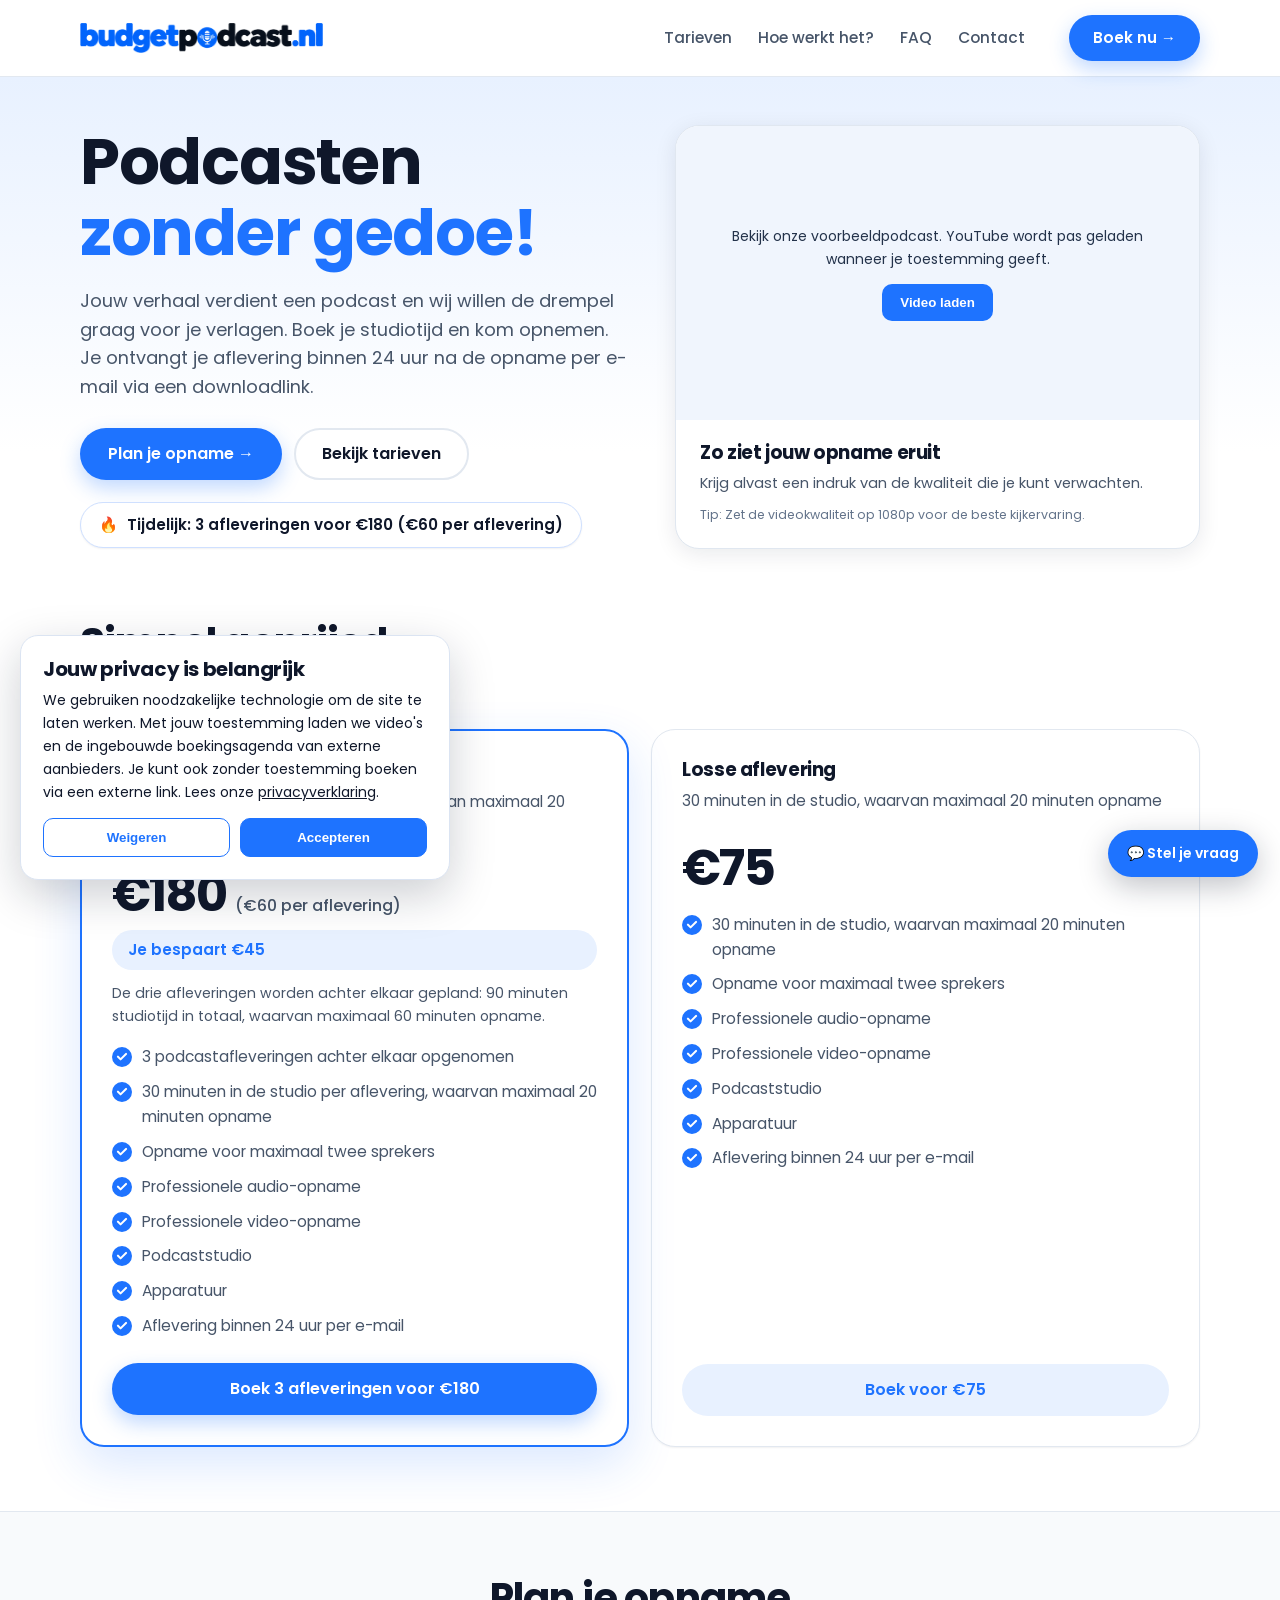
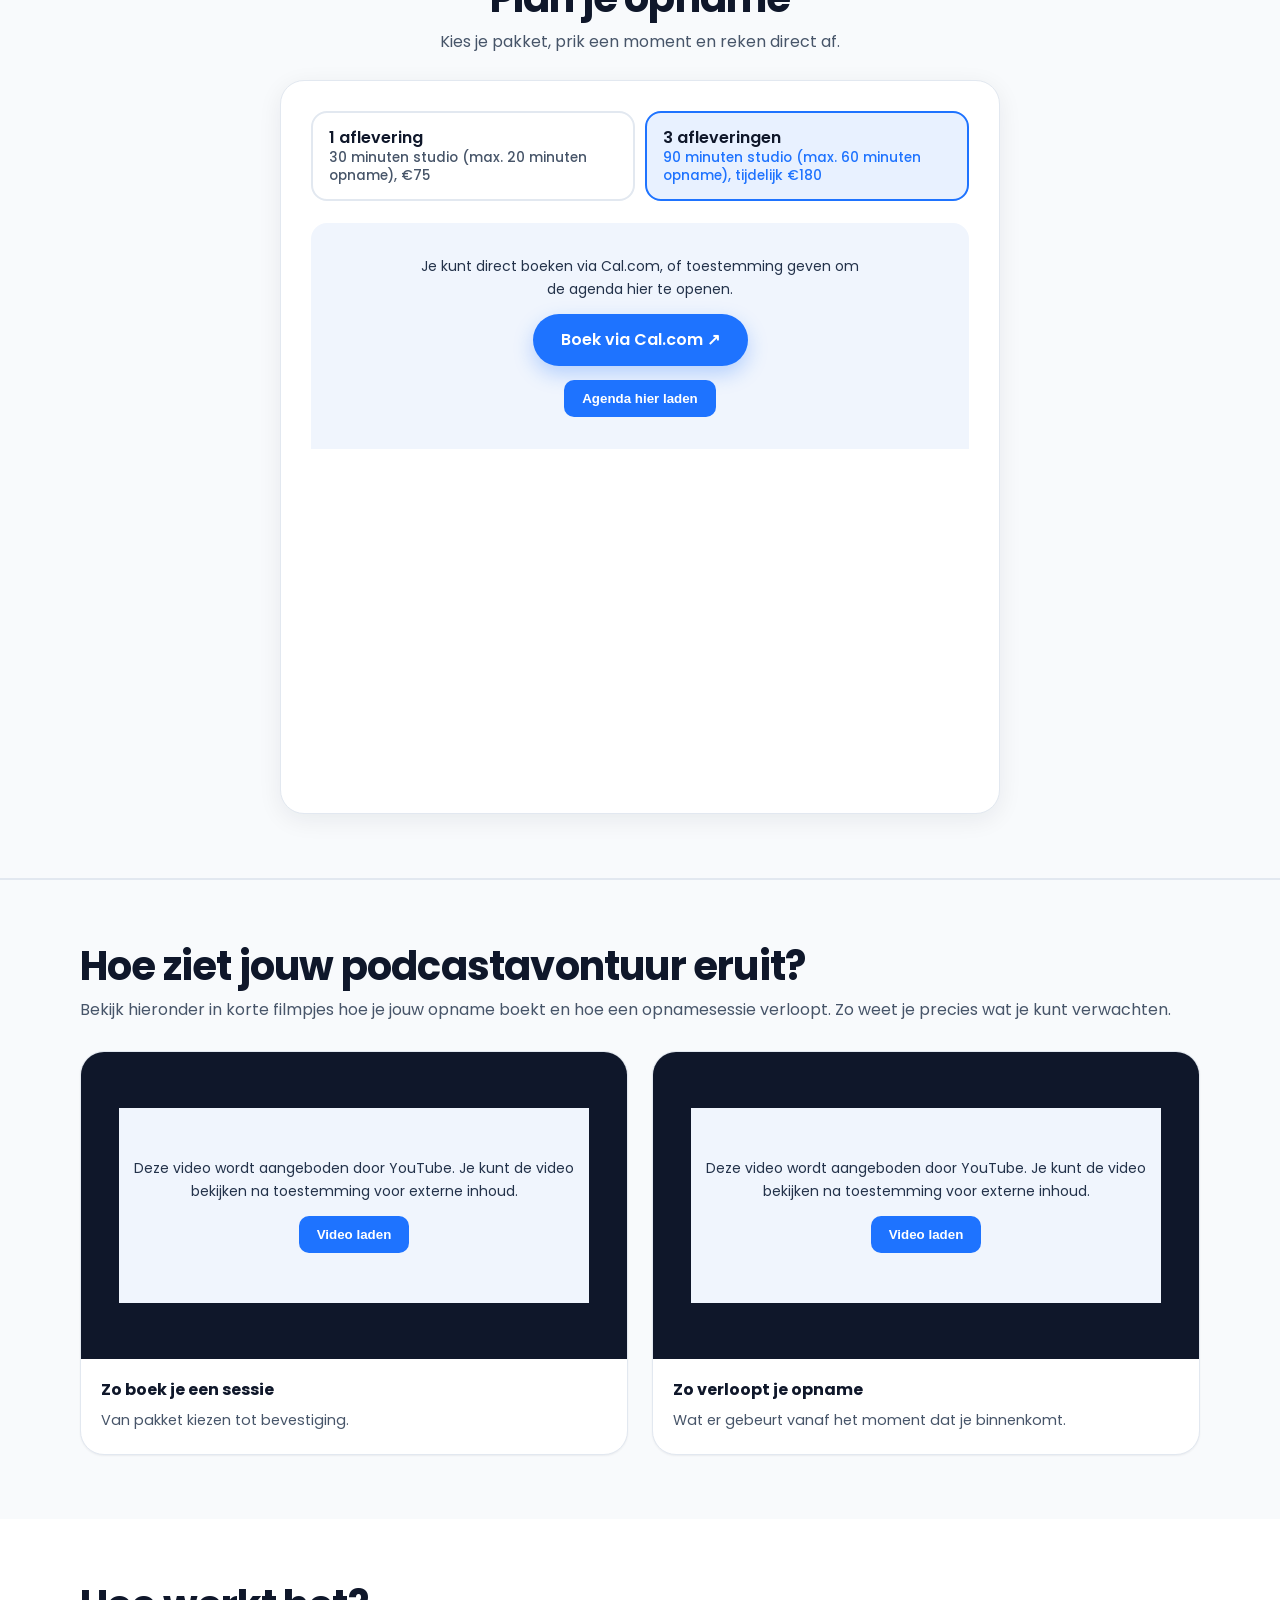
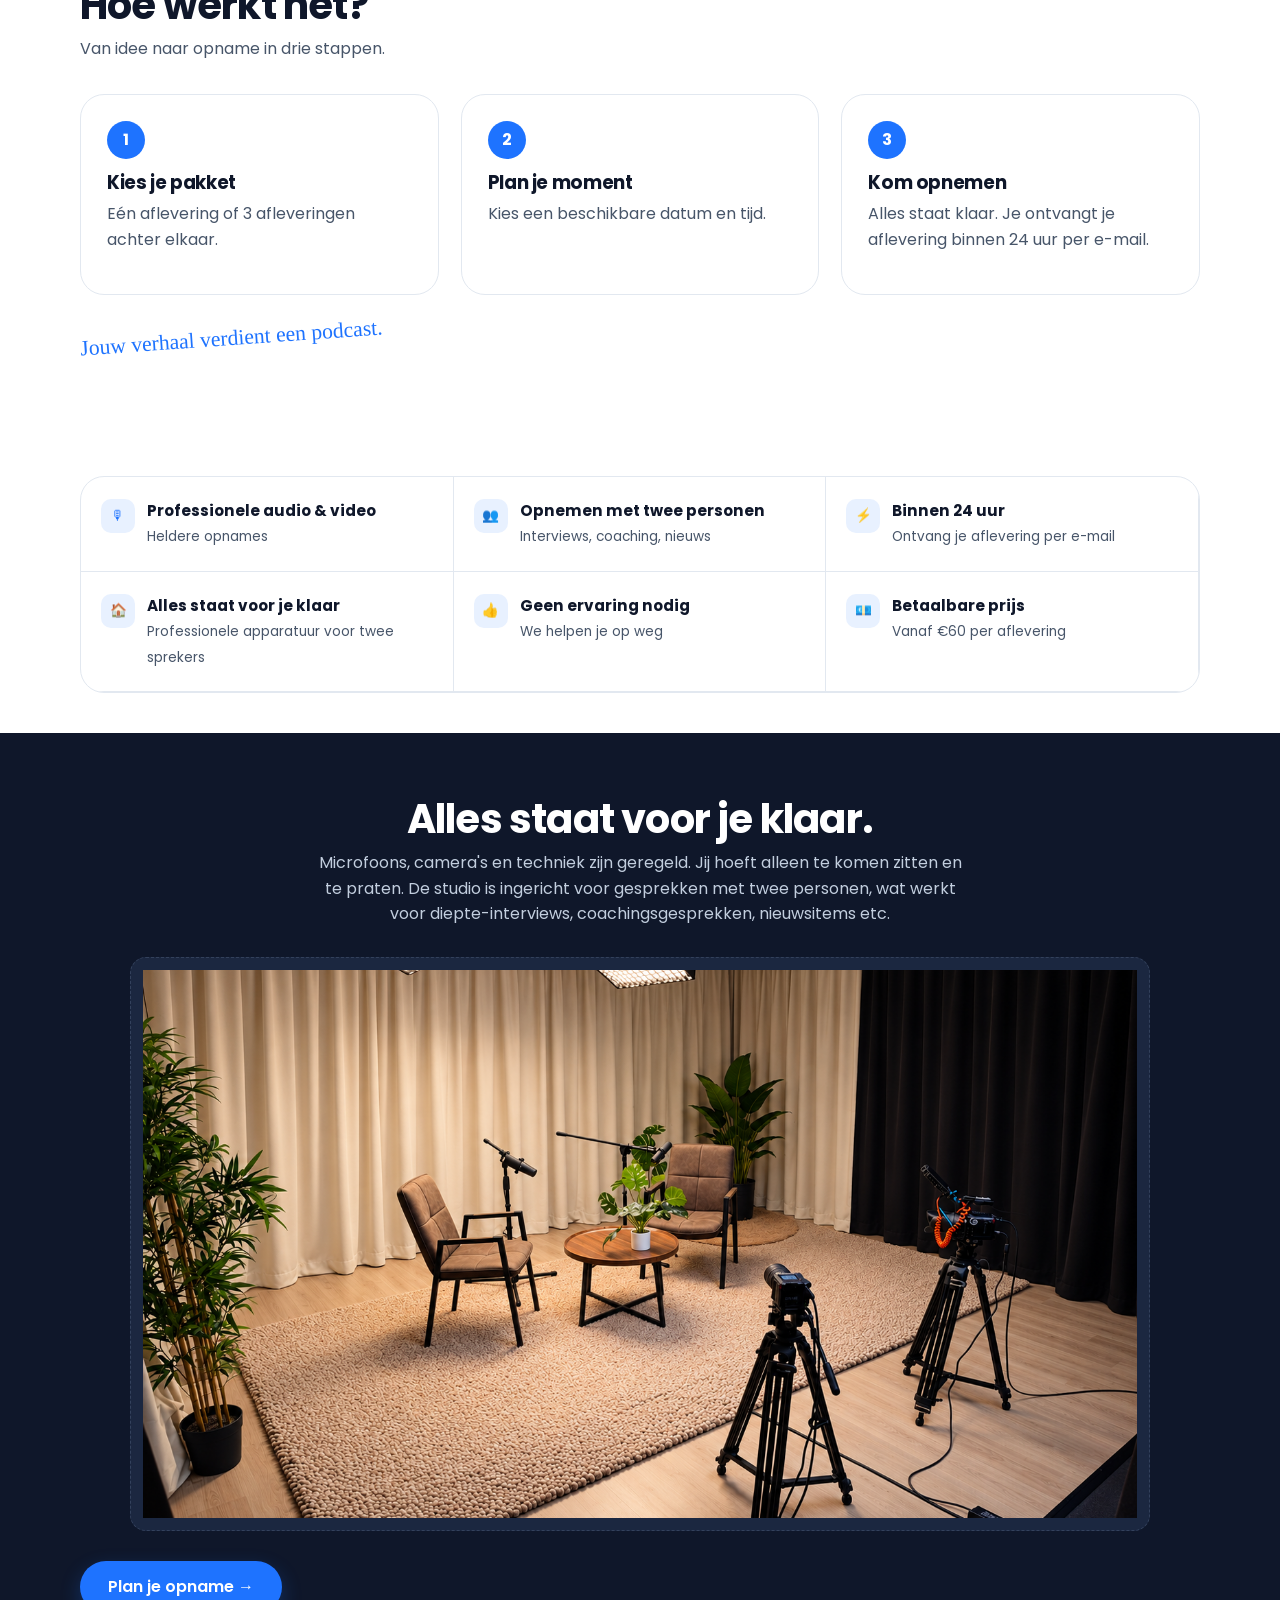
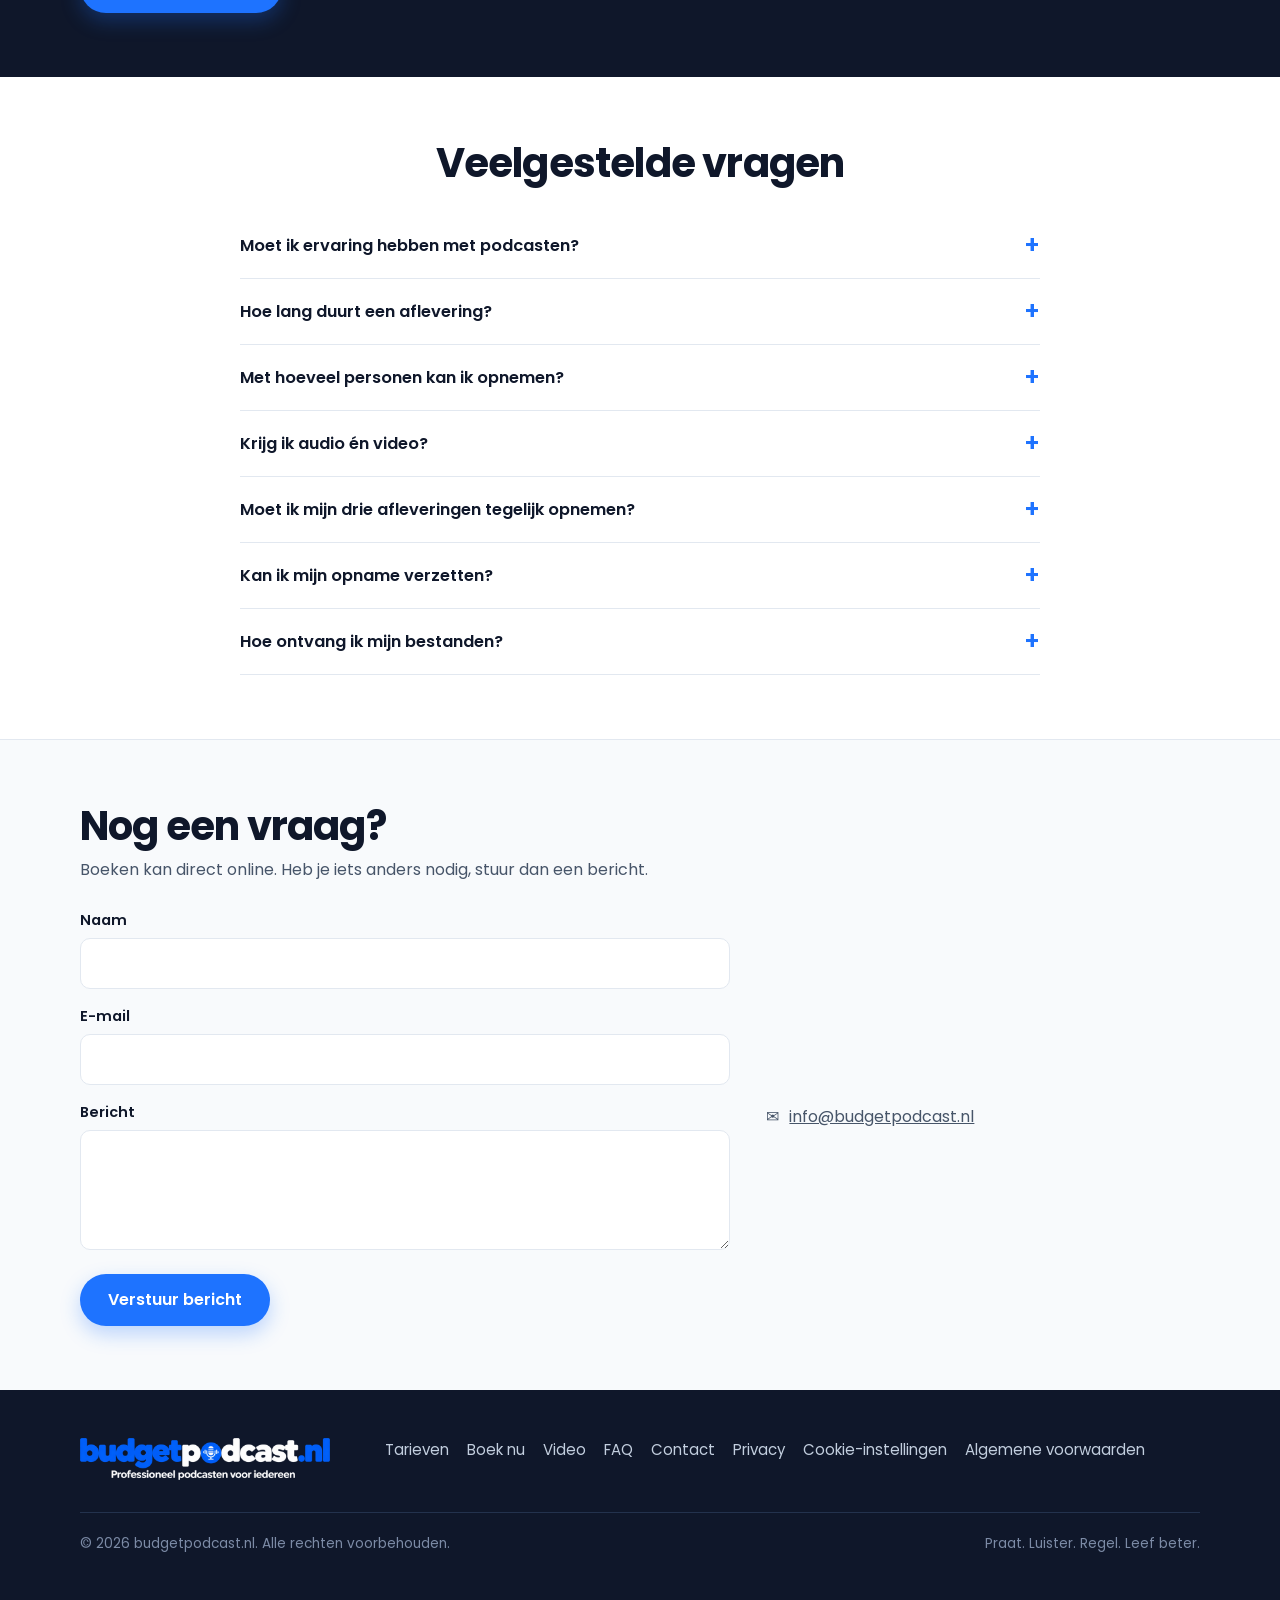
==== commit 50554946: "Integrate chat into homepage and register Netlify handoff form" ====
--- a/index.html
+++ b/index.html
@@ -281,6 +281,7 @@
 .hidden{display:none!important}
 .cookie-panel{position:fixed;bottom:20px;left:20px;z-index:99999;max-width:430px;padding:22px;background:#fff;border:1px solid #dbe4f2;border-radius:18px;box-shadow:0 15px 45px #0f172a35;color:#0f172a}.cookie-panel h3{margin:0 0 8px;font-size:1.25rem}.cookie-panel p{margin:0 0 14px;font-size:14px;line-height:1.65}.cookie-actions{display:flex;gap:10px}.cookie-actions button{flex:1;padding:11px 12px;border-radius:10px;border:1px solid #1e73ff;cursor:pointer;font-weight:700;background:#fff;color:#1e73ff}.cookie-actions .accept{background:#1e73ff;color:white}.cookie-placeholder{padding:32px 15px;text-align:center;background:#f0f5fd;color:#23324a;display:flex;flex-direction:column;align-items:center;justify-content:center;gap:14px;min-height:195px}.cookie-placeholder button{border:0;padding:11px 18px;background:#1e73ff;color:#fff;border-radius:10px;font-weight:700;cursor:pointer}.cookie-placeholder p{font-size:14px;margin:0;max-width:440px}@media(max-width:500px){.cookie-panel{left:12px;right:12px;bottom:12px;max-width:none;padding:17px}}
 </style>
+<link rel="stylesheet" href="/chat-widget.css">
 </head>
 <body>
 
@@ -455,6 +456,14 @@
 </footer>
 
 <aside class="cookie-panel hidden" id="cookiePanel" role="dialog" aria-modal="false" aria-label="Cookievoorkeuren"><h3>Jouw privacy is belangrijk</h3><p>We gebruiken noodzakelijke technologie om de site te laten werken. Met jouw toestemming laden we video's en de ingebouwde boekingsagenda van externe aanbieders. Je kunt ook zonder toestemming boeken via een externe link. Lees onze <a href="/privacy">privacyverklaring</a>.</p><div class="cookie-actions"><button type="button" id="cookieReject">Weigeren</button><button type="button" class="accept" id="cookieAccept">Accepteren</button></div></aside>
+<!-- Static form: Netlify detecteert deze bij deploy; de chat stuurt via AJAX in. -->
+<form name="bp-chat-overdracht" data-netlify="true" method="POST" style="position:absolute;clip:rect(0 0 0 0);width:1px;height:1px;overflow:hidden" aria-hidden="true" tabindex="-1">
+  <input type="hidden" name="form-name" value="bp-chat-overdracht">
+  <input type="text" name="name" tabindex="-1">
+  <input type="email" name="email" tabindex="-1">
+  <textarea name="message" tabindex="-1"></textarea>
+  <textarea name="chat_history" tabindex="-1"></textarea>
+</form>
 <div class="sticky-cta" id="stickyCta">
   <a class="btn btn-primary" href="#boeken">Boek nu →</a>
 </div>
@@ -771,5 +780,7 @@
 "description":"Podcaststudio in Den Haag. Professioneel podcasten vanaf €75 per aflevering, inclusief audio, video en apparatuur.",
 "url":"https://budgetpodcast.nl/","areaServed":"Den Haag","priceRange":"€€"}
 </script>
+<script src="/chat-config.js" defer></script>
+<script src="/chat-widget.js" defer></script>
 </body>
 </html>
--- a/chat-widget.css
+++ b/chat-widget.css
@@ -0,0 +1,31 @@
+/* BudgetPodcast chatwidget — sluit aan bij de bestaande Poppins/blauwe huisstijl */
+.bp-chat-launcher{position:fixed;right:22px;bottom:23px;z-index:75;display:flex;align-items:center;gap:9px;border:0;border-radius:99px;padding:14px 19px;background:#1E73FF;color:#fff;box-shadow:0 9px 30px rgba(15,23,42,.26);font:600 14px/1.35 Poppins,Arial,sans-serif;cursor:pointer}
+.bp-chat-launcher:hover{background:#0F5AD6}
+.bp-chat-launcher:focus-visible,.bp-chat button:focus-visible,.bp-chat input:focus-visible,.bp-chat textarea:focus-visible{outline:3px solid #1E73FF;outline-offset:3px}
+.bp-chat{position:fixed;right:22px;bottom:88px;z-index:76;width:min(370px,calc(100vw - 26px));height:min(530px,calc(100dvh - 110px));display:flex;flex-direction:column;border:1px solid #dbe5f2;border-radius:20px;background:white;box-shadow:0 18px 60px rgba(15,23,42,.22);font:400 14px/1.55 Poppins,Arial,sans-serif;overflow:hidden}
+.bp-chat[hidden]{display:none}
+.bp-chat-head{padding:16px 18px;background:#1E73FF;color:#fff;display:flex;align-items:center;gap:12px}
+.bp-chat-head strong{font-size:15px}
+.bp-chat-head small{display:block;font-size:11px;opacity:.9}
+.bp-chat-head button{margin-left:auto;color:#fff;background:transparent;border:0;font-size:26px;line-height:1;cursor:pointer}
+.bp-chat-logo{width:35px;height:35px;background:rgba(255,255,255,.2);border-radius:50%;display:grid;place-items:center;font-size:20px}
+.bp-chat-messages{flex:1;min-height:0;overflow-y:auto;background:#f7faff;padding:15px;display:flex;flex-direction:column;gap:11px;overscroll-behavior:contain}
+.bp-chat-bubble{padding:11px 13px;border-radius:14px;max-width:92%;white-space:pre-wrap;overflow-wrap:anywhere;background:#fff;color:#0F172A;box-shadow:0 1px 4px rgba(15,23,42,.05)}
+.bp-chat-bubble.user{background:#1E73FF;color:#fff;align-self:flex-end}
+.bp-chat-bubble.bot{align-self:flex-start}
+.bp-chat-actions{padding:10px 13px;display:flex;flex-wrap:wrap;gap:7px;border-top:1px solid #e2e8f0}
+.bp-chat-actions button{border:1px solid #cbdaf5;background:#eef4ff;color:#0F5AD6;border-radius:20px;padding:7px 10px;font:500 12px Poppins,Arial,sans-serif;cursor:pointer}
+.bp-chat-actions button:hover{background:#dceaff}
+.bp-chat-send{display:flex;align-items:center;gap:7px;padding:10px;border-top:1px solid #e2e8f0;background:#fff}
+.bp-chat-send input{flex:1;min-width:0;border:1px solid #d5dfec;border-radius:20px;padding:10px 12px;font:400 13px Poppins,Arial,sans-serif}
+.bp-chat-send button,.bp-chat-lead button{background:#1E73FF;border:0;border-radius:20px;color:white;padding:10px 14px;font:600 13px Poppins,Arial,sans-serif;cursor:pointer}
+.bp-chat-lead{padding:12px;border-top:1px solid #e2e8f0;display:grid;gap:8px;background:white}
+.bp-chat-lead[hidden]{display:none}
+.bp-chat-lead label{font-size:12px;font-weight:600;display:grid;gap:3px}
+.bp-chat-lead input,.bp-chat-lead textarea{width:100%;border:1px solid #cbd5e1;border-radius:9px;padding:8px 10px;font:400 13px Poppins,Arial,sans-serif}
+.bp-chat-lead textarea{resize:vertical;min-height:58px;max-height:95px}
+.bp-chat-lead .bp-chat-note{font-size:11px;color:#64748b;margin:0}
+.bp-chat-lead button:disabled{opacity:.5;cursor:wait}
+.bp-chat-lead a{color:#0F5AD6}
+@media(max-width:600px){.bp-chat-launcher{bottom:85px;right:15px;padding:12px 15px}.bp-chat{bottom:147px;right:10px;width:calc(100vw - 20px);height:min(530px,calc(100dvh - 160px));border-radius:16px}}
+@media(prefers-reduced-motion:reduce){.bp-chat *{scroll-behavior:auto}}
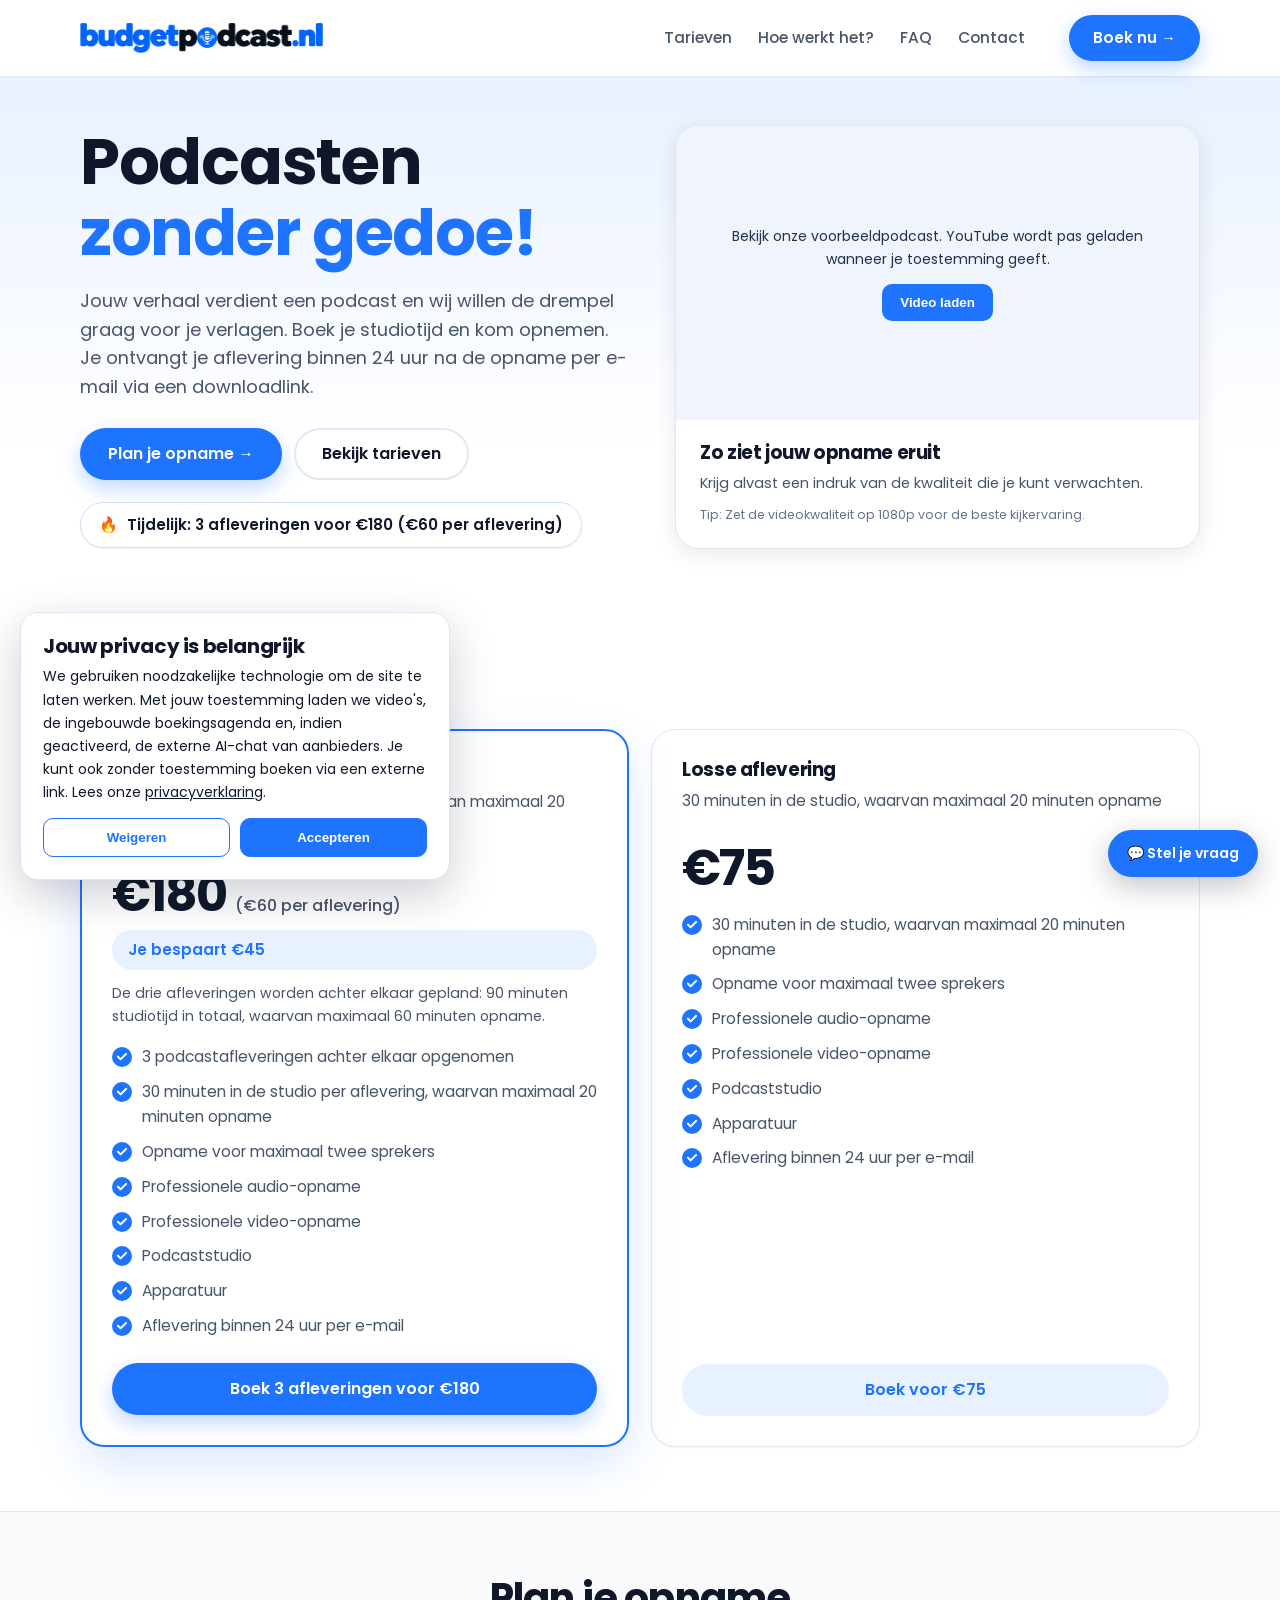
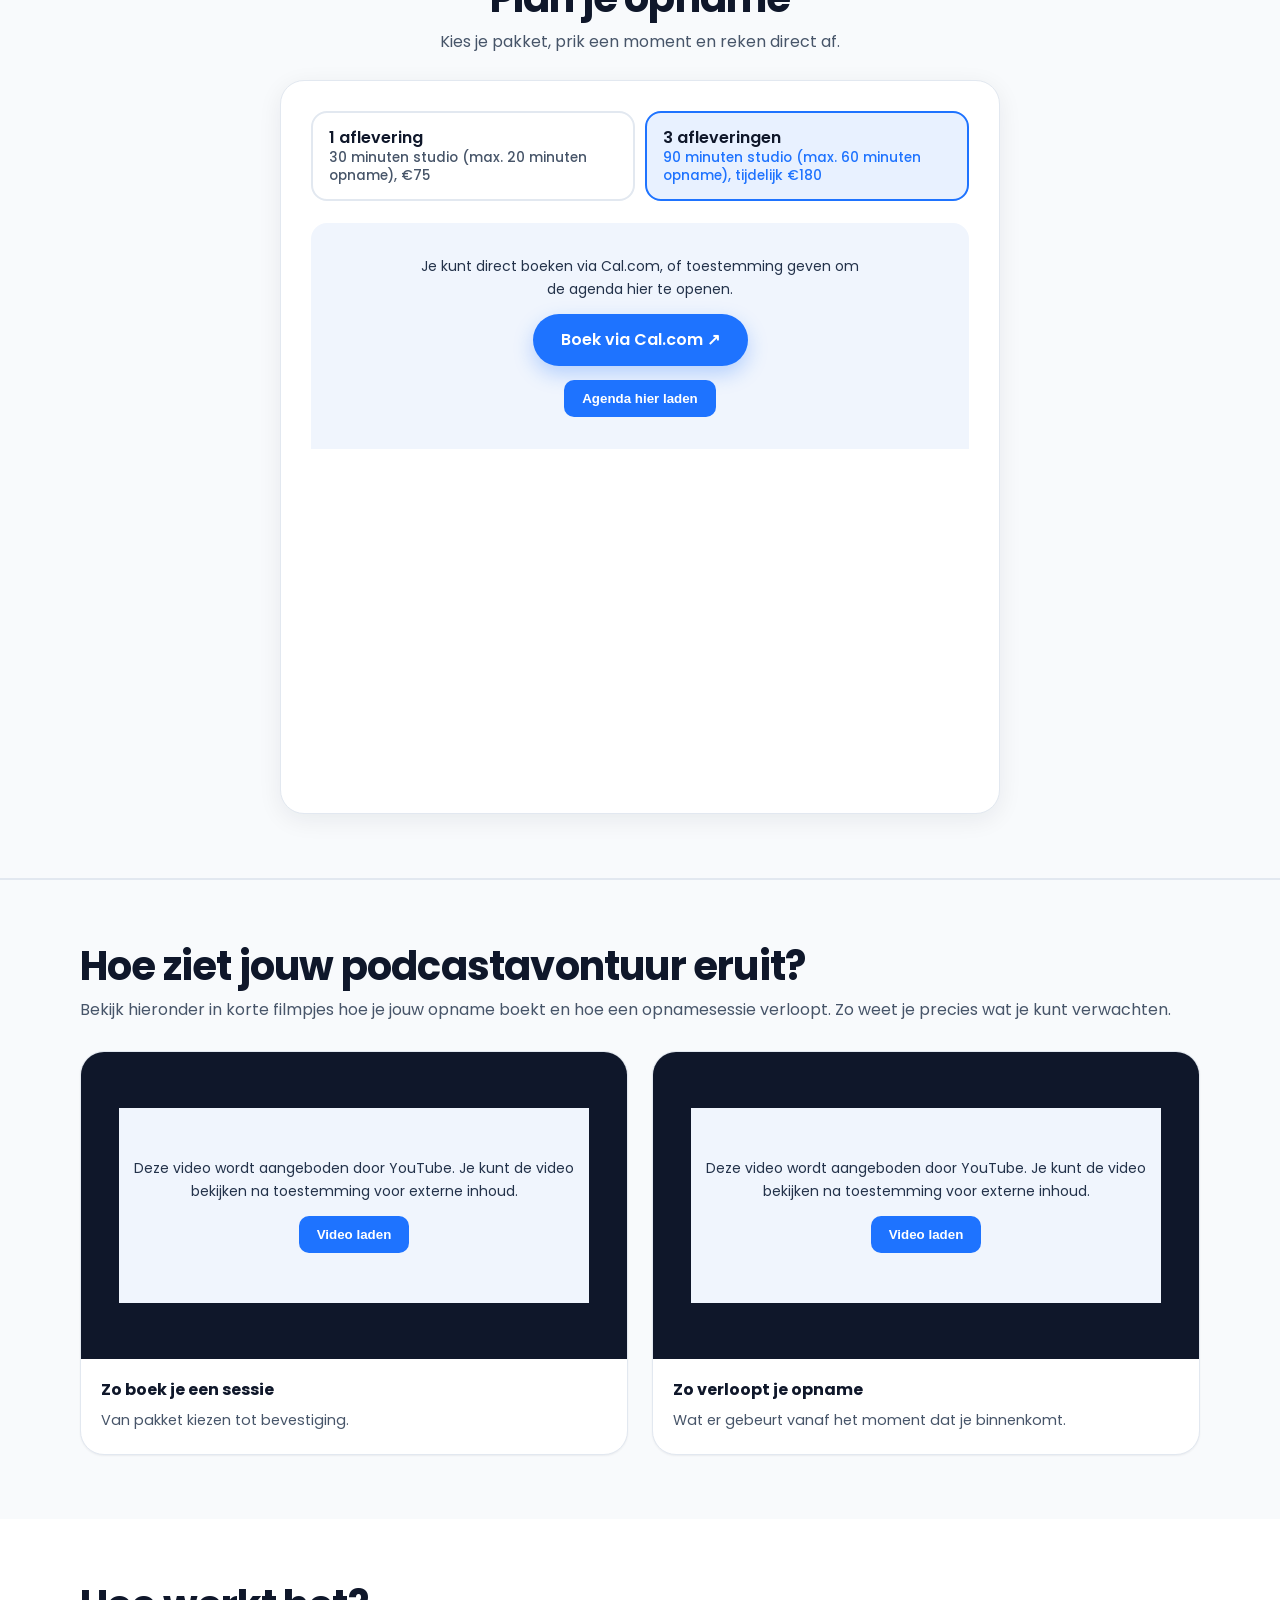
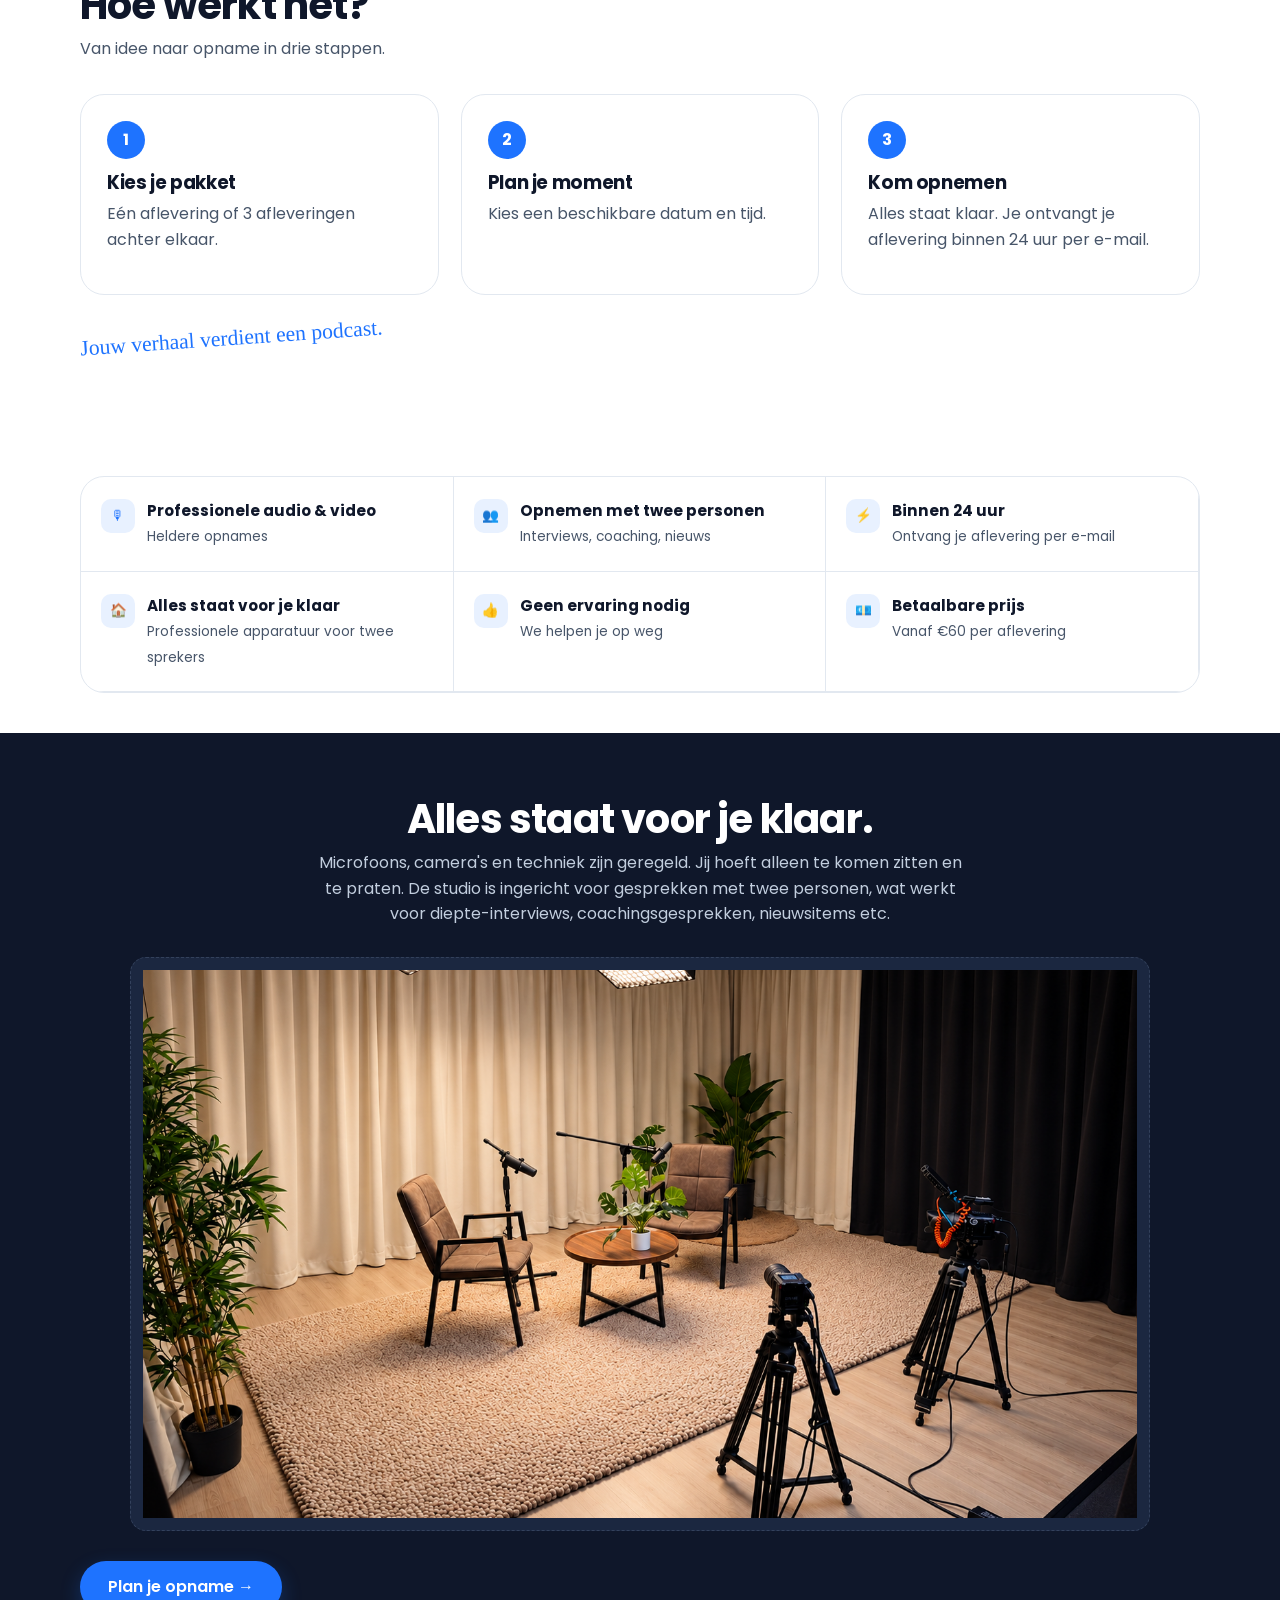
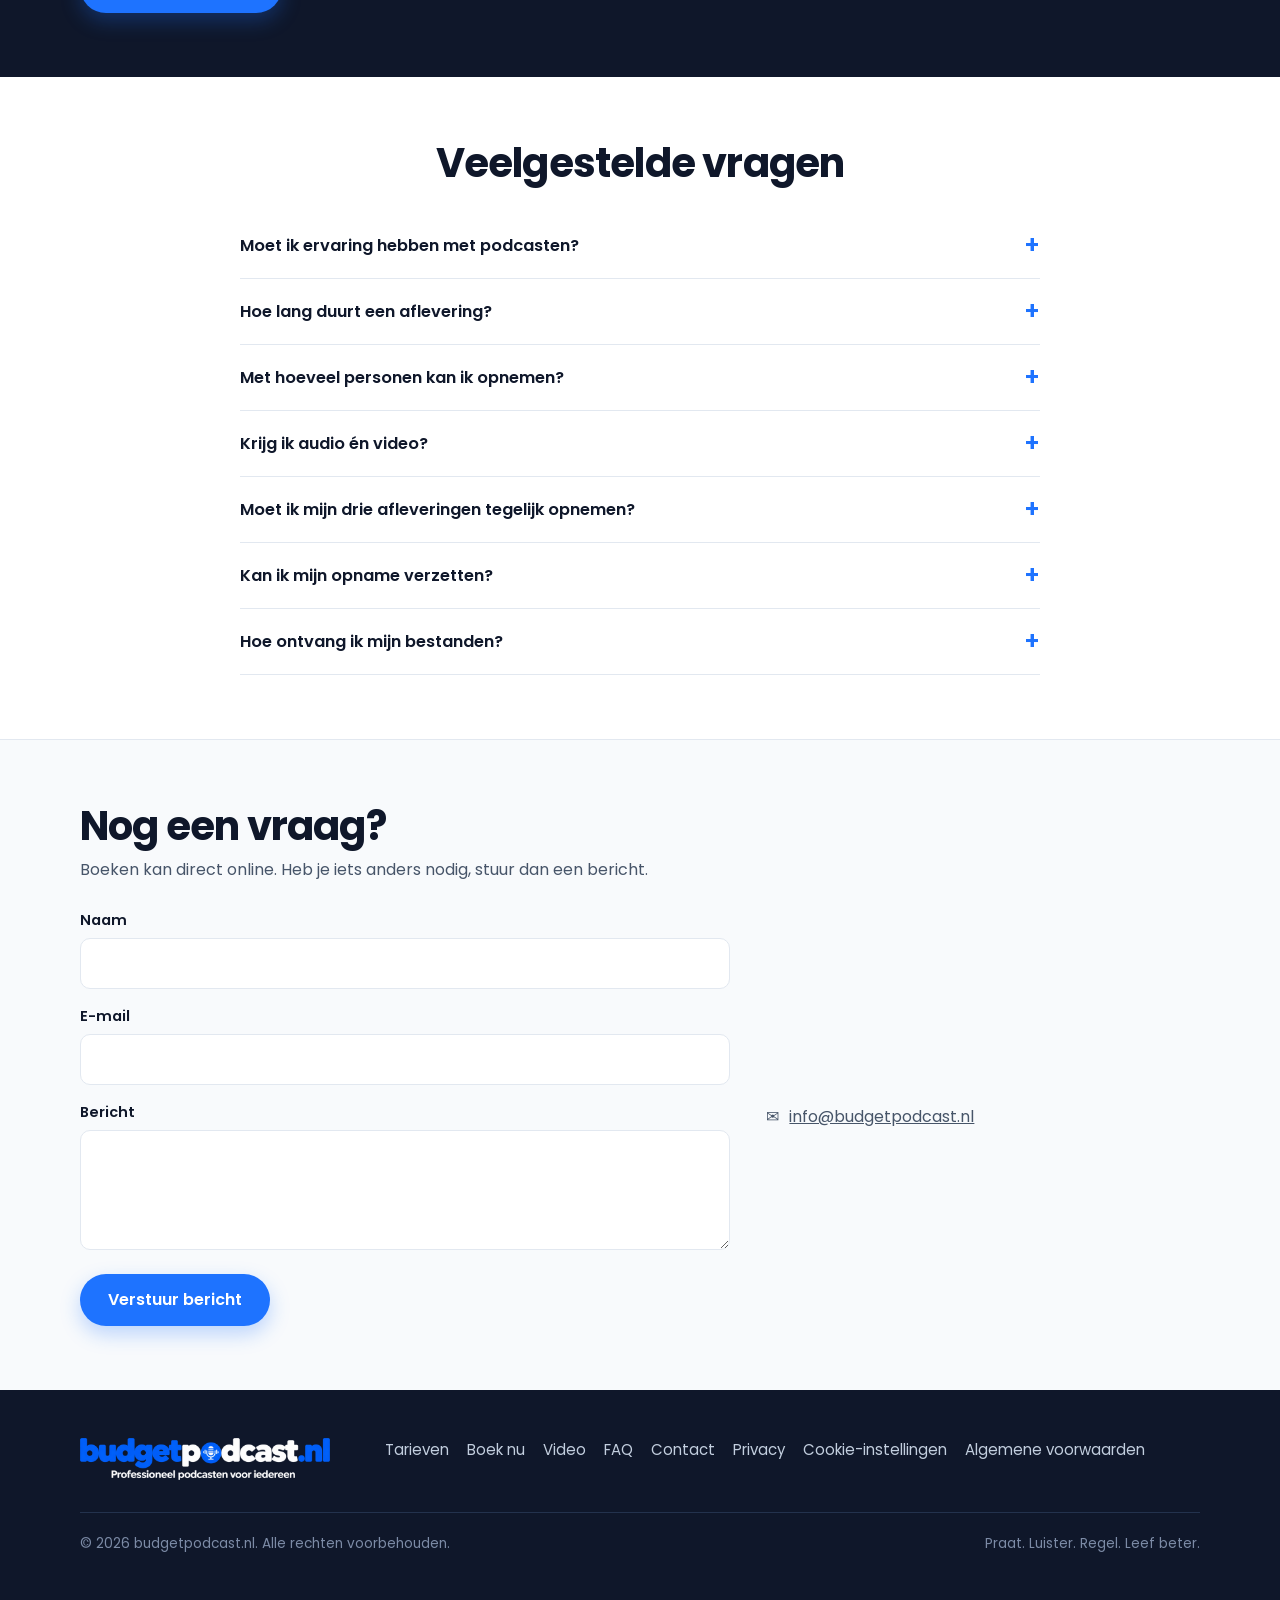
==== commit 744af240: "Document chat privacy and ensure handoff panel visibility" ====
--- a/index.html
+++ b/index.html
@@ -455,7 +455,7 @@
   </div>
 </footer>
 
-<aside class="cookie-panel hidden" id="cookiePanel" role="dialog" aria-modal="false" aria-label="Cookievoorkeuren"><h3>Jouw privacy is belangrijk</h3><p>We gebruiken noodzakelijke technologie om de site te laten werken. Met jouw toestemming laden we video's en de ingebouwde boekingsagenda van externe aanbieders. Je kunt ook zonder toestemming boeken via een externe link. Lees onze <a href="/privacy">privacyverklaring</a>.</p><div class="cookie-actions"><button type="button" id="cookieReject">Weigeren</button><button type="button" class="accept" id="cookieAccept">Accepteren</button></div></aside>
+<aside class="cookie-panel hidden" id="cookiePanel" role="dialog" aria-modal="false" aria-label="Cookievoorkeuren"><h3>Jouw privacy is belangrijk</h3><p>We gebruiken noodzakelijke technologie om de site te laten werken. Met jouw toestemming laden we video's, de ingebouwde boekingsagenda en, indien geactiveerd, de externe AI-chat van aanbieders. Je kunt ook zonder toestemming boeken via een externe link. Lees onze <a href="/privacy">privacyverklaring</a>.</p><div class="cookie-actions"><button type="button" id="cookieReject">Weigeren</button><button type="button" class="accept" id="cookieAccept">Accepteren</button></div></aside>
 <!-- Static form: Netlify detecteert deze bij deploy; de chat stuurt via AJAX in. -->
 <form name="bp-chat-overdracht" data-netlify="true" method="POST" style="position:absolute;clip:rect(0 0 0 0);width:1px;height:1px;overflow:hidden" aria-hidden="true" tabindex="-1">
   <input type="hidden" name="form-name" value="bp-chat-overdracht">
--- a/chat-widget.css
+++ b/chat-widget.css
@@ -29,3 +29,5 @@
 .bp-chat-lead a{color:#0F5AD6}
 @media(max-width:600px){.bp-chat-launcher{bottom:85px;right:15px;padding:12px 15px}.bp-chat{bottom:147px;right:10px;width:calc(100vw - 20px);height:min(530px,calc(100dvh - 160px));border-radius:16px}}
 @media(prefers-reduced-motion:reduce){.bp-chat *{scroll-behavior:auto}}
+
+.bp-chat-actions[hidden],.bp-chat-send[hidden]{display:none}
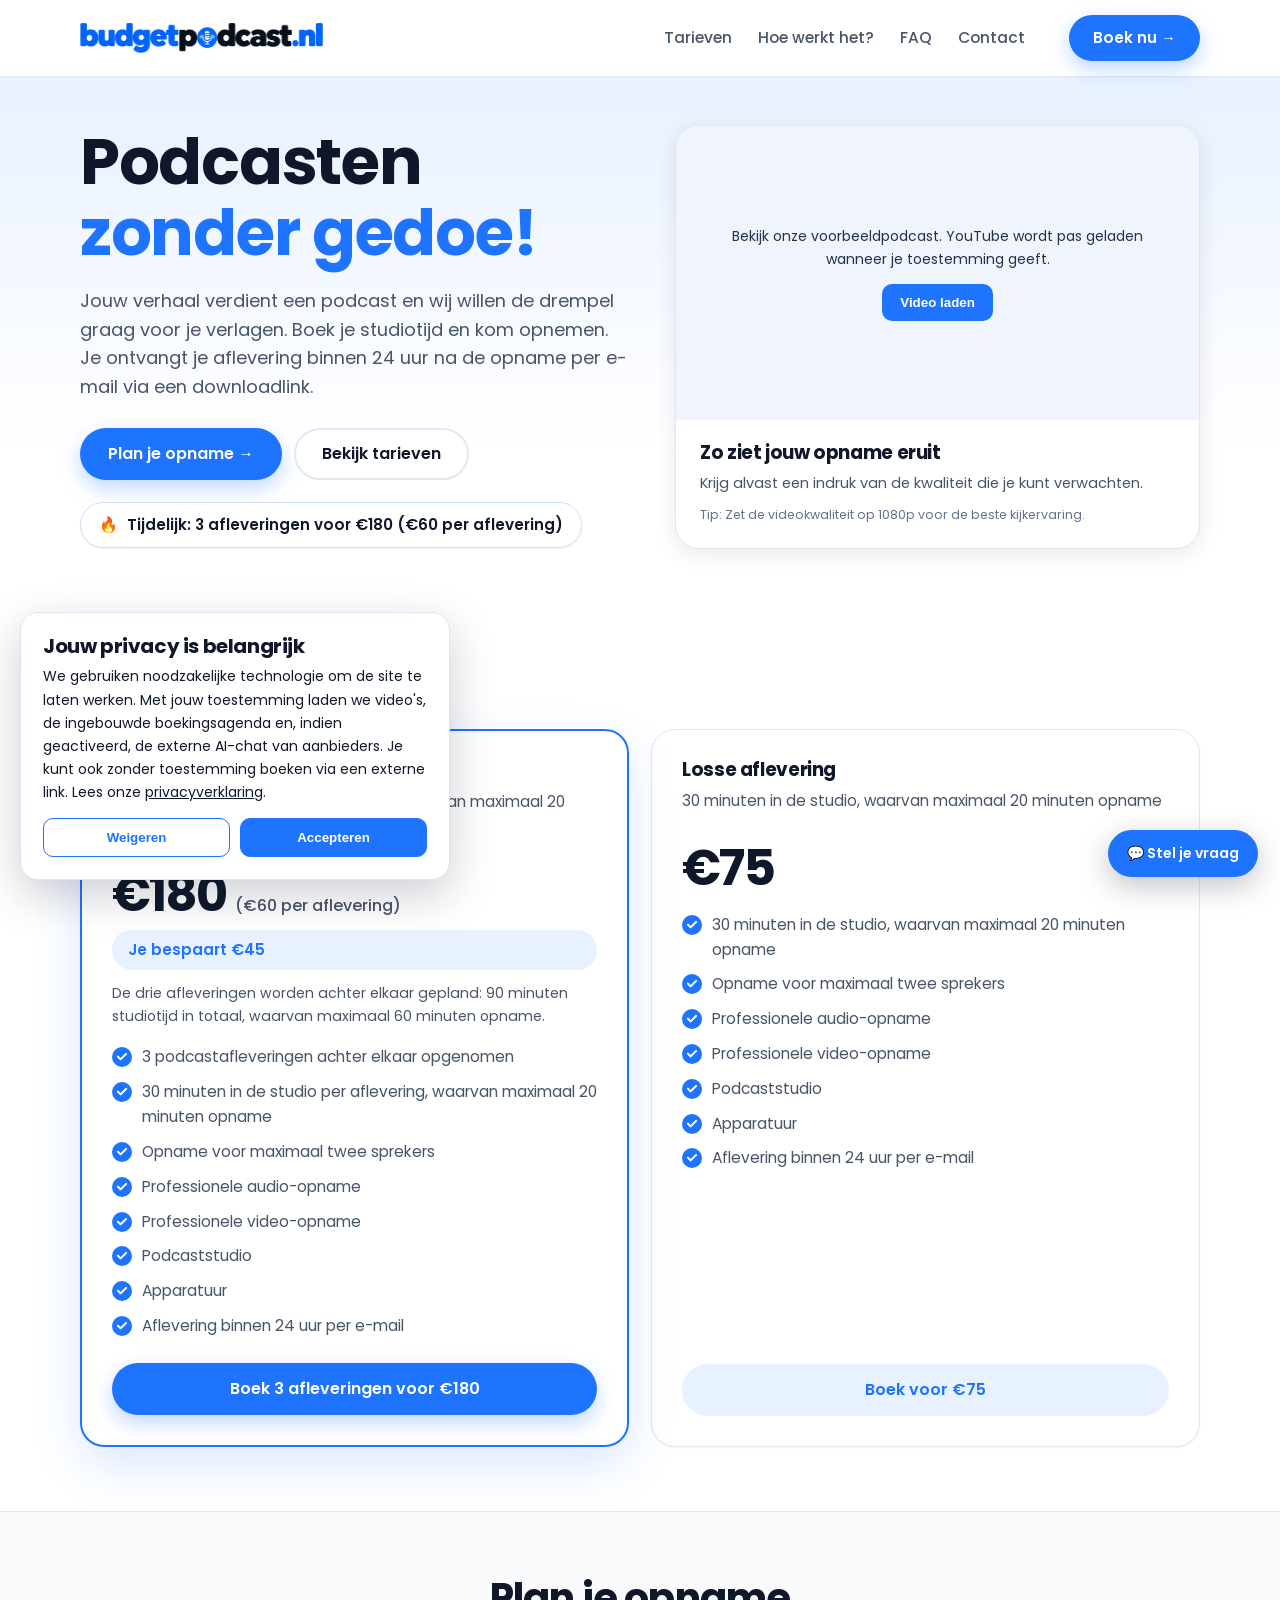
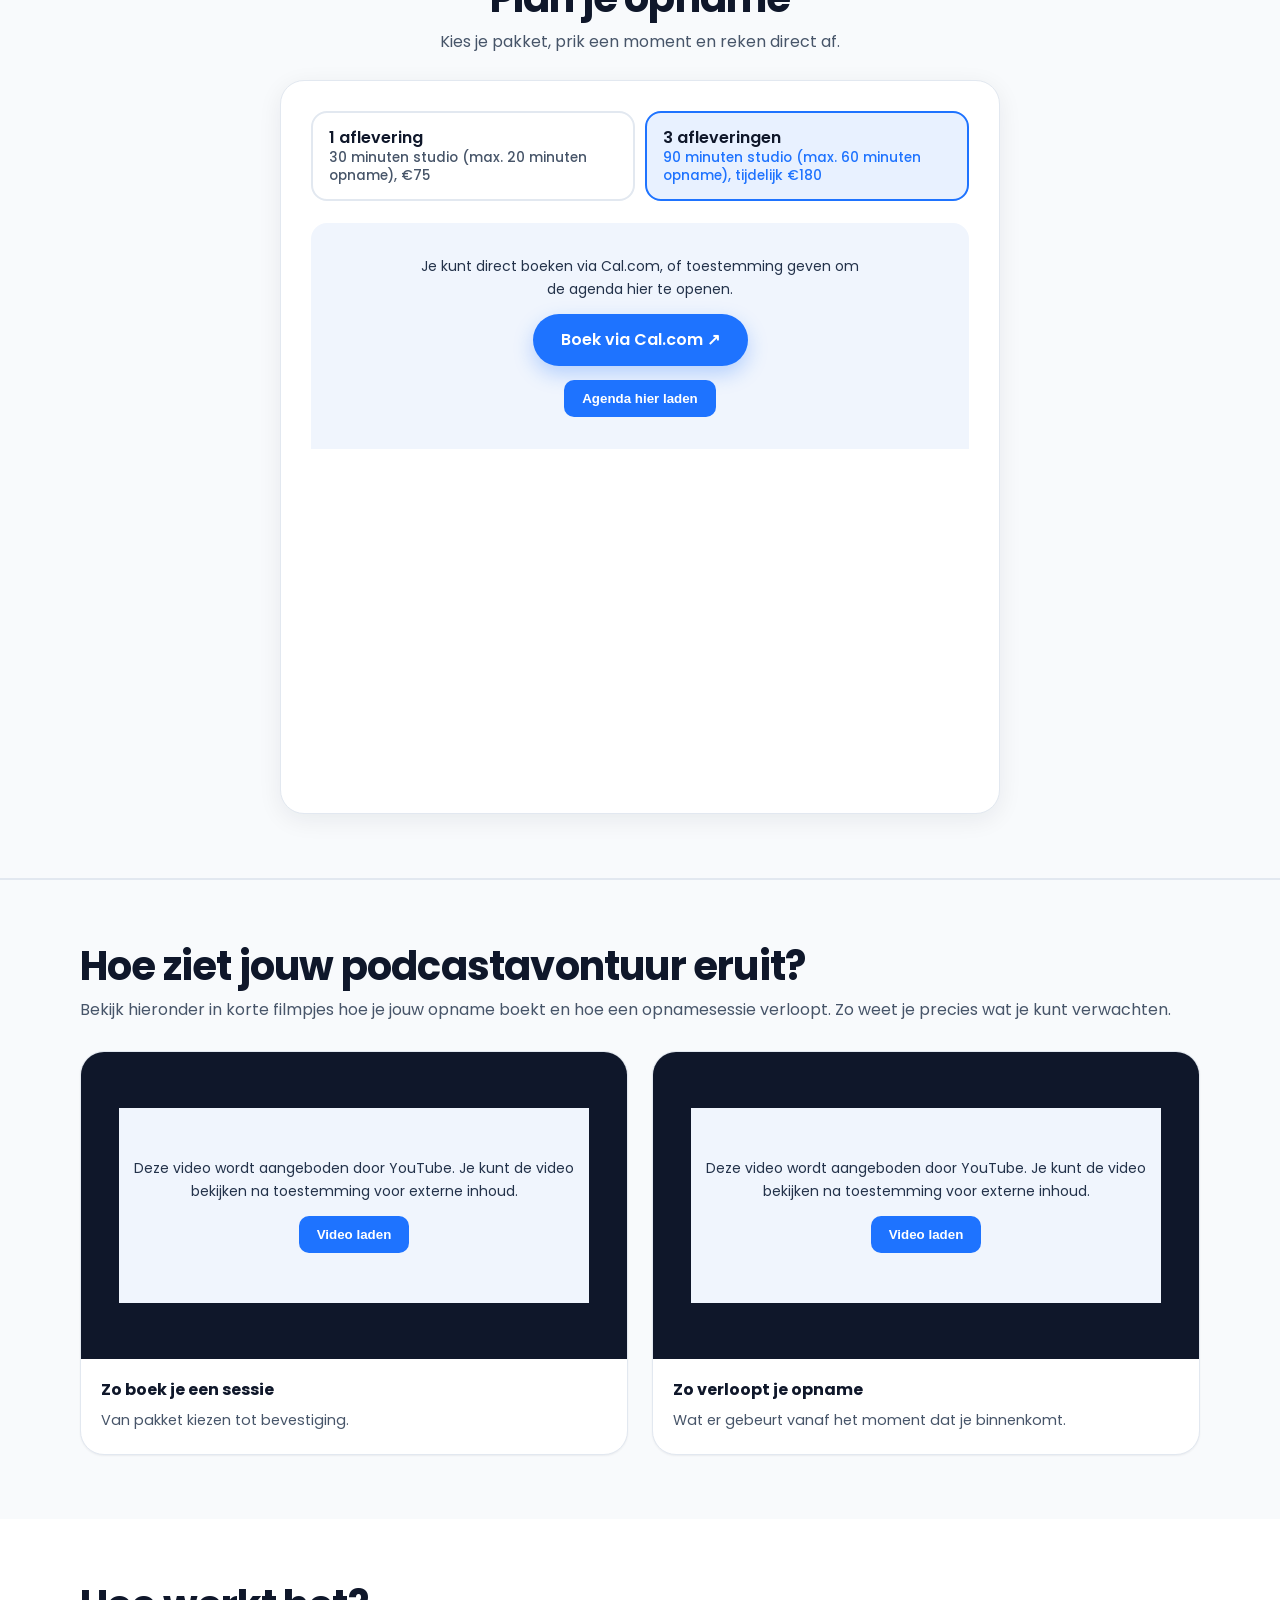
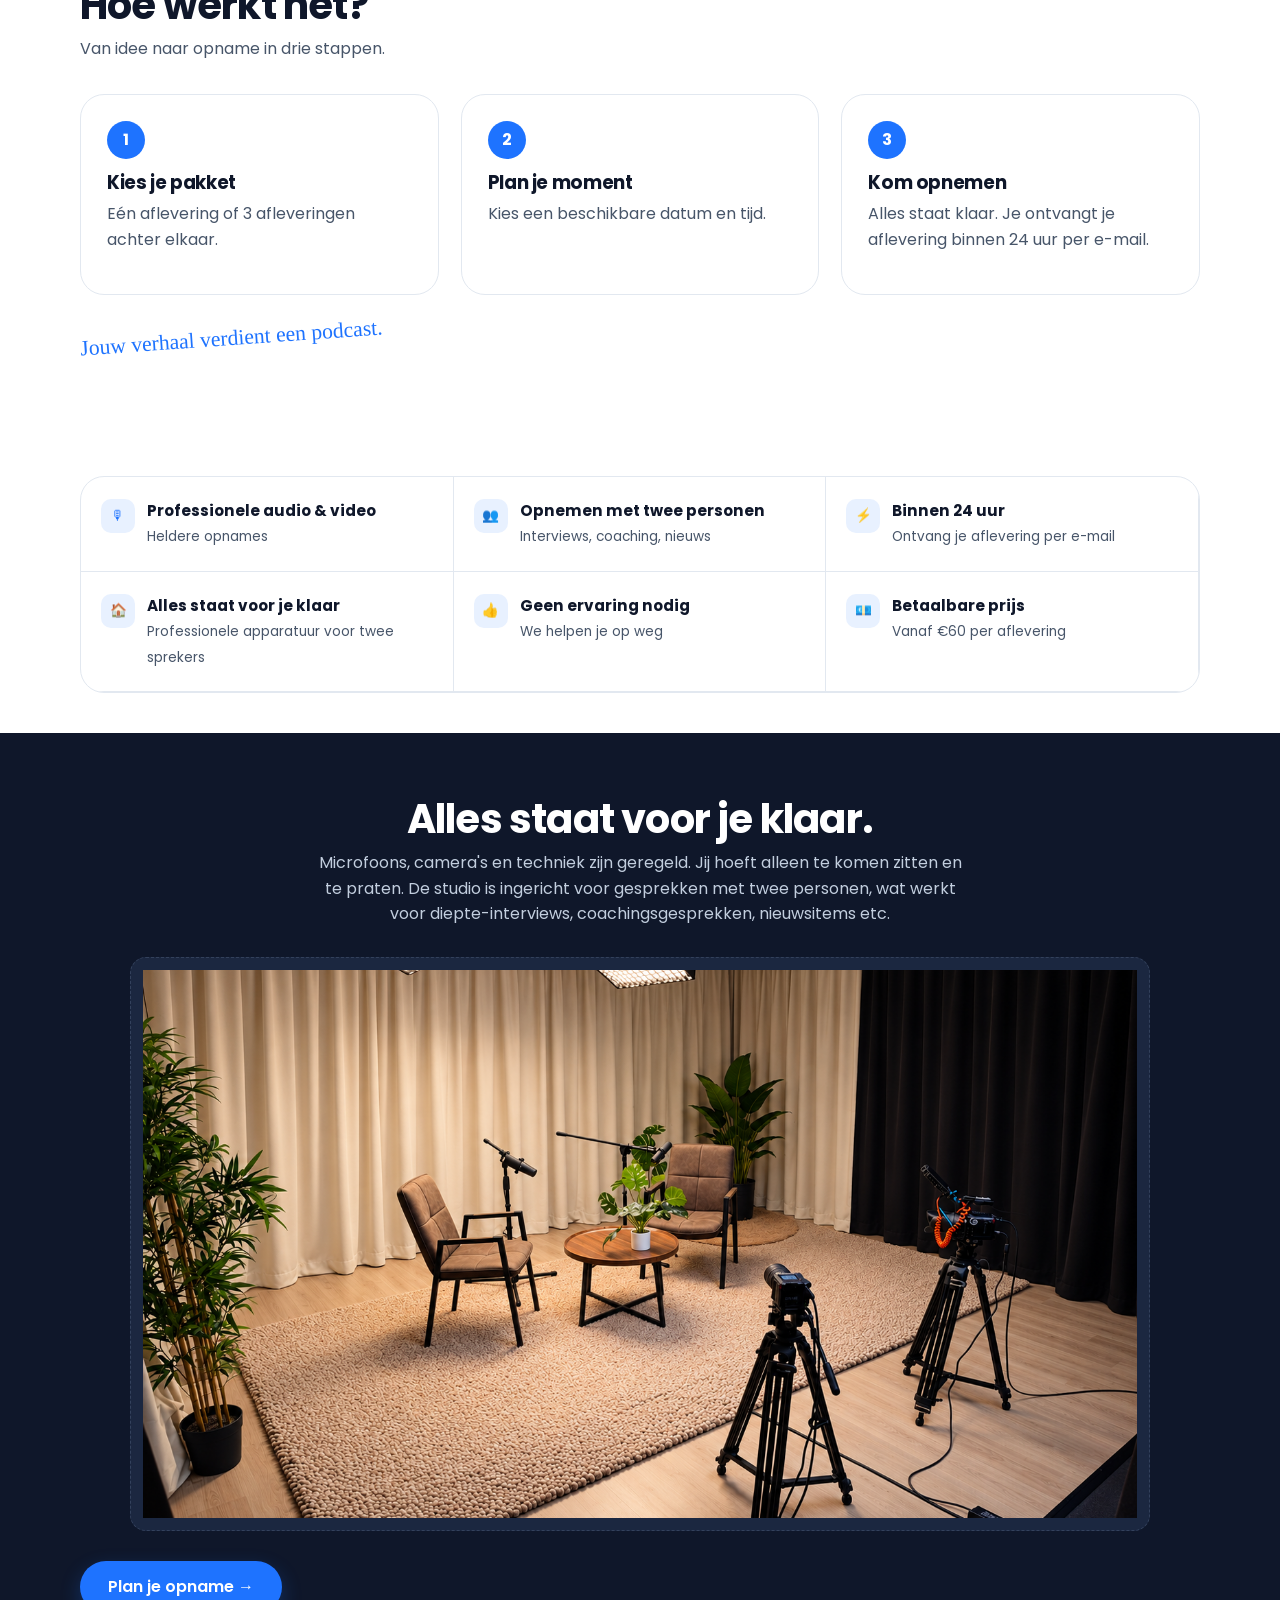
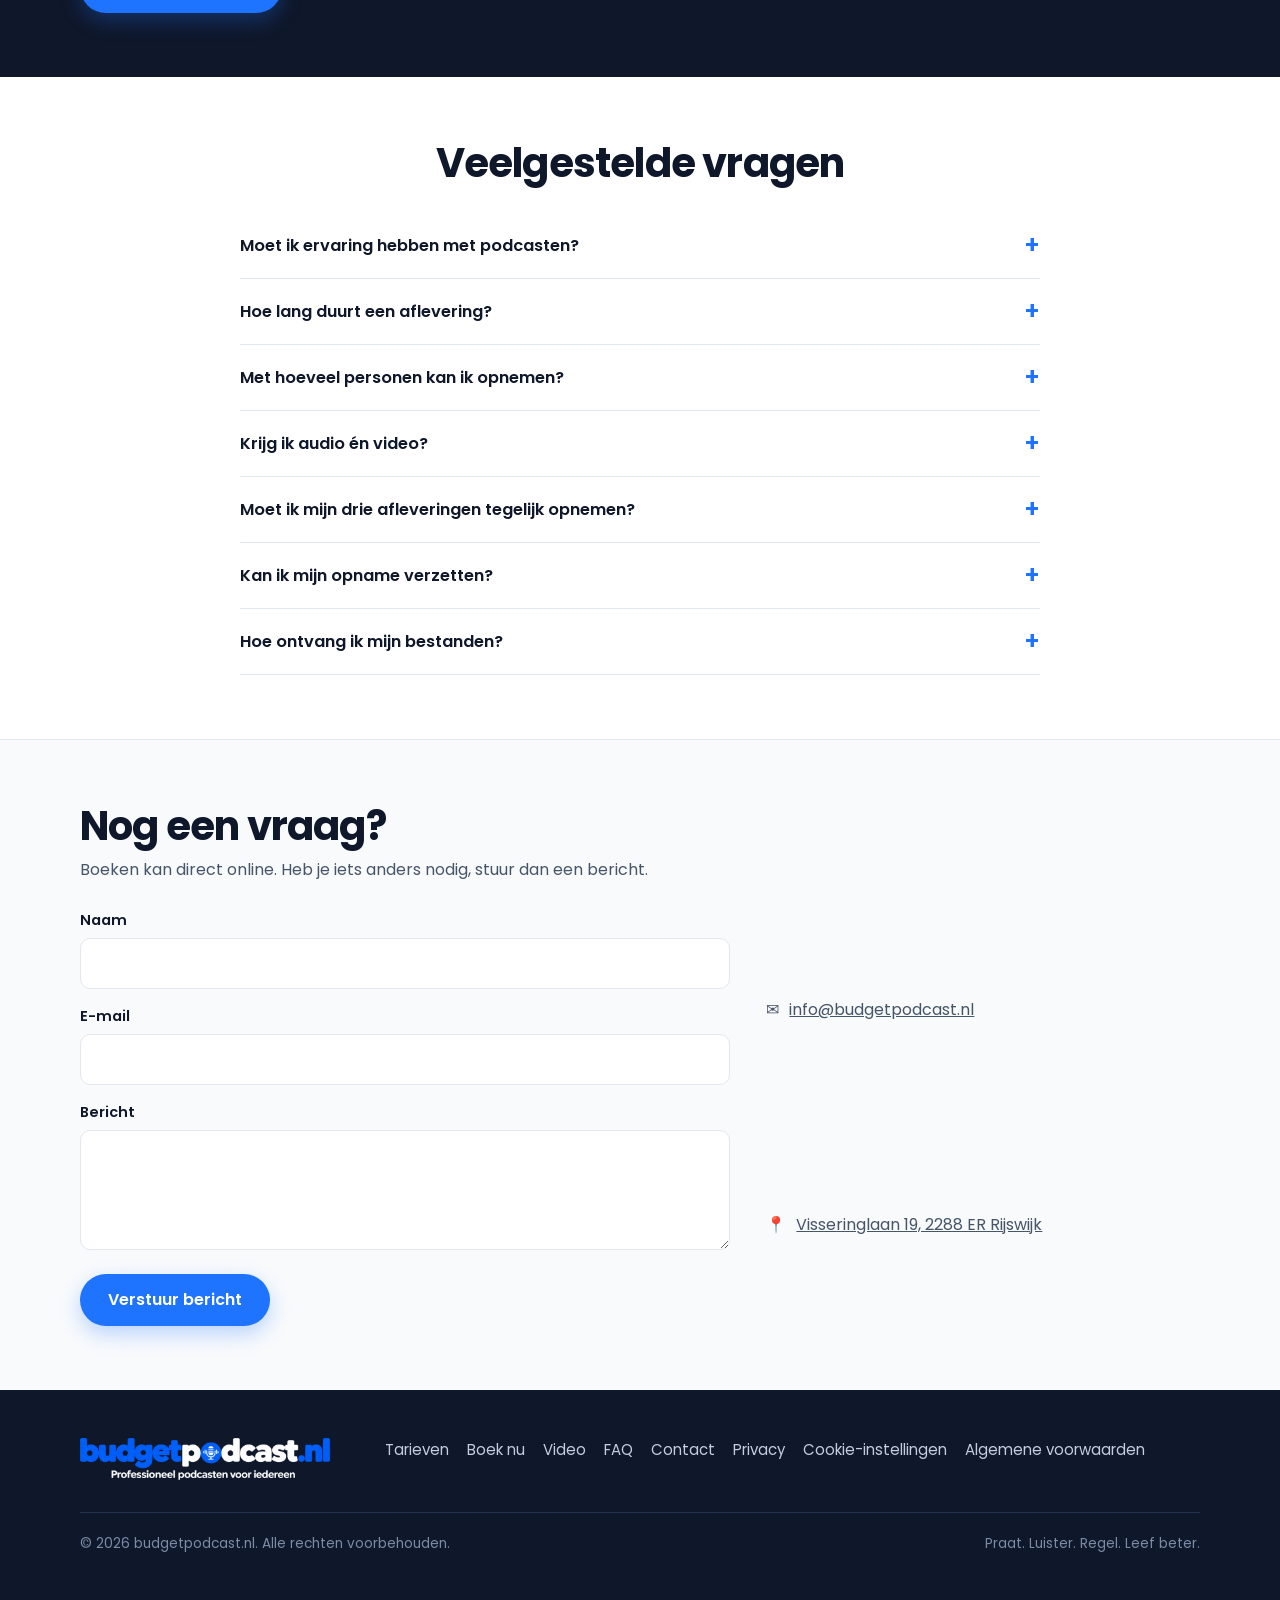
==== commit 4464e947: "Show confirmed Rijswijk studio address in index.html" ====
--- a/index.html
+++ b/index.html
@@ -535,7 +535,7 @@
     ]
   },
 
-  contact:{ email:"info@budgetpodcast.nl", phone:"", address:"", instagram:"", tiktok:"" },
+  contact:{ email:"info@budgetpodcast.nl", phone:"", address:"Visseringlaan 19, 2288 ER Rijswijk", instagram:"", tiktok:"" },
 
   faq:[
     {q:"Moet ik ervaring hebben met podcasten?",
@@ -665,7 +665,7 @@
 const c = cfg.contact, items = [];
 if(c.email)     items.push(['✉','<a href="mailto:'+c.email+'">'+c.email+'</a>']);
 if(c.phone)     items.push(['☎','<a href="tel:'+c.phone.replace(/\s/g,'')+'">'+c.phone+'</a>']);
-if(c.address)   items.push(['📍', c.address]);
+if(c.address)   items.push(['📍', '<a href="https://www.google.com/maps/search/?api=1&amp;query='+encodeURIComponent(c.address)+'" target="_blank" rel="noopener noreferrer" title="Bekijk de route op Google Maps">'+c.address+'</a>']);
 if(c.instagram) items.push(['◎','<a href="'+c.instagram+'">Instagram</a>']);
 if(c.tiktok)    items.push(['♪','<a href="'+c.tiktok+'">TikTok</a>']);
 $("#contactList").innerHTML = items.length
@@ -778,7 +778,7 @@
 <script type="application/ld+json">
 {"@context":"https://schema.org","@type":"LocalBusiness","name":"budgetpodcast.nl",
 "description":"Podcaststudio in Den Haag. Professioneel podcasten vanaf €75 per aflevering, inclusief audio, video en apparatuur.",
-"url":"https://budgetpodcast.nl/","areaServed":"Den Haag","priceRange":"€€"}
+"url":"https://budgetpodcast.nl/","areaServed":"Den Haag","priceRange":"€€","address":{"@type":"PostalAddress","streetAddress":"Visseringlaan 19","postalCode":"2288 ER","addressLocality":"Rijswijk","addressCountry":"NL"}}
 </script>
 <script src="/chat-config.js" defer></script>
 <script src="/chat-widget.js" defer></script>
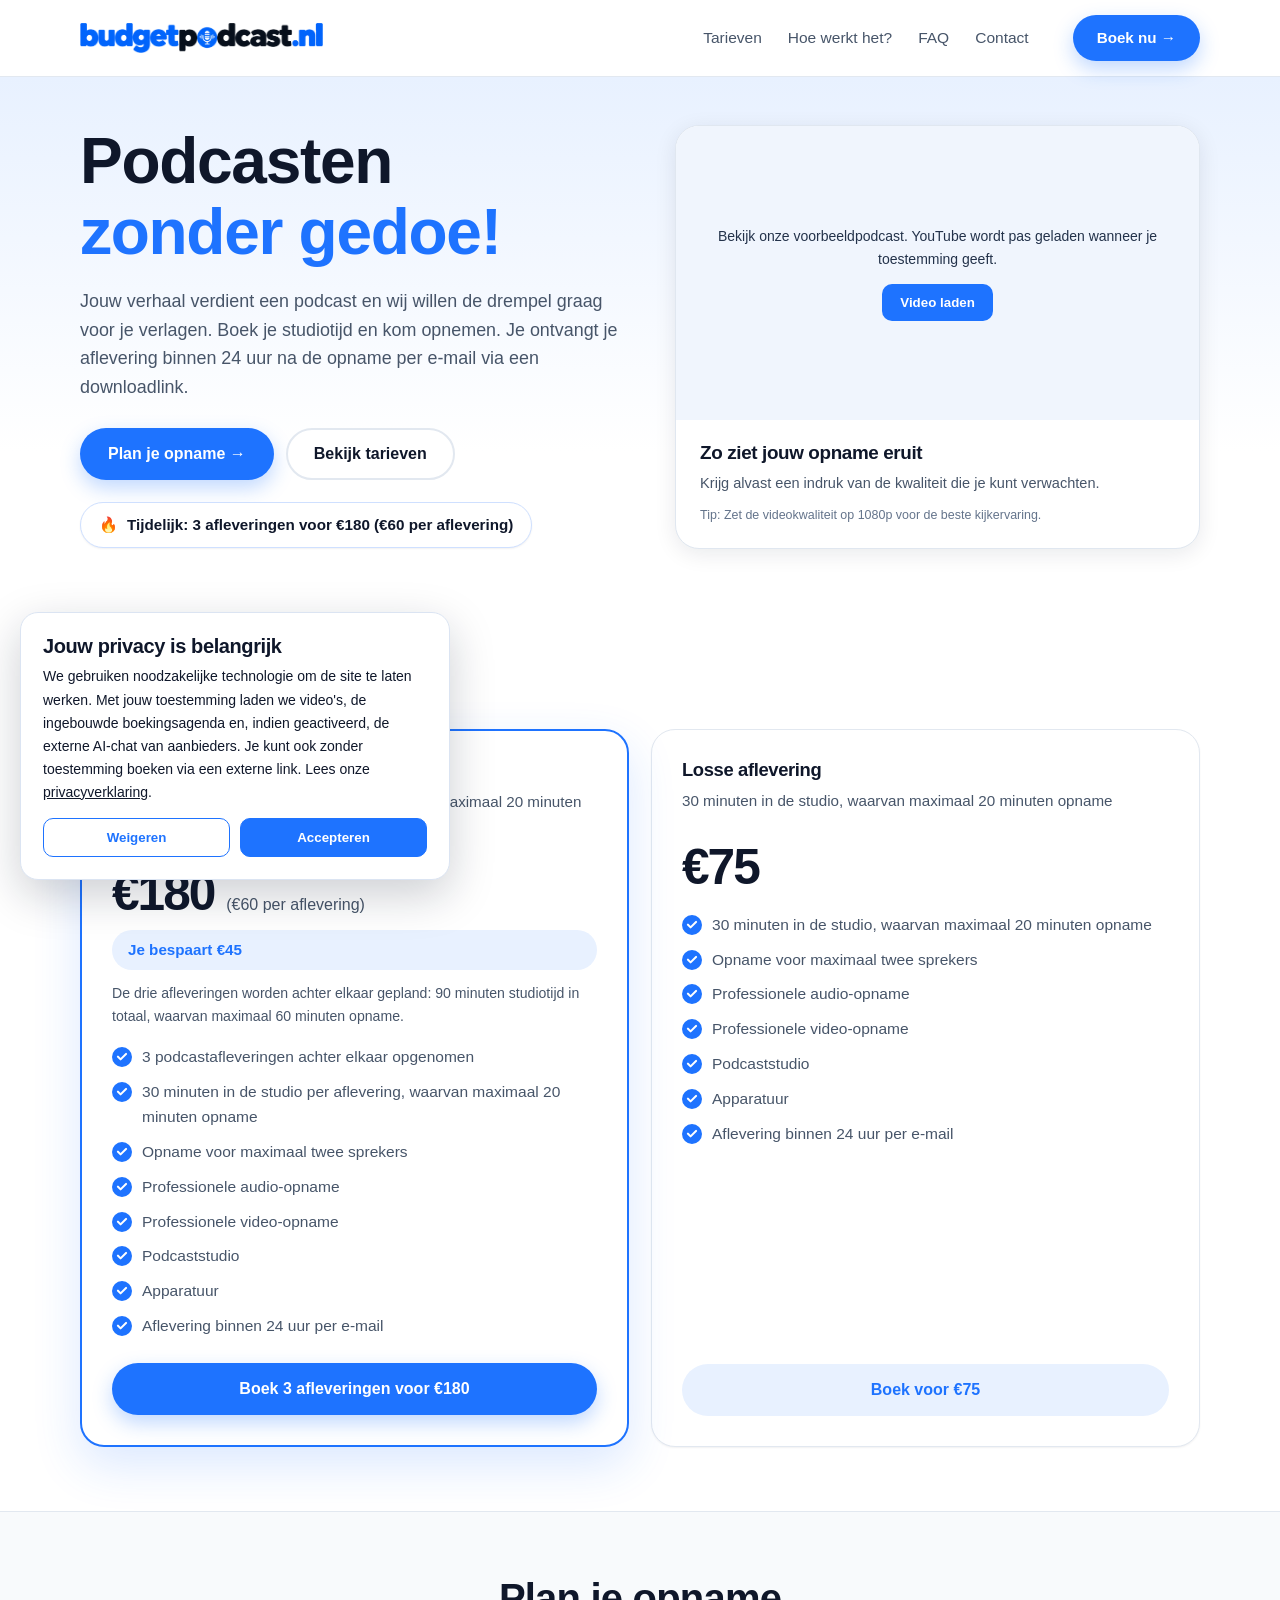
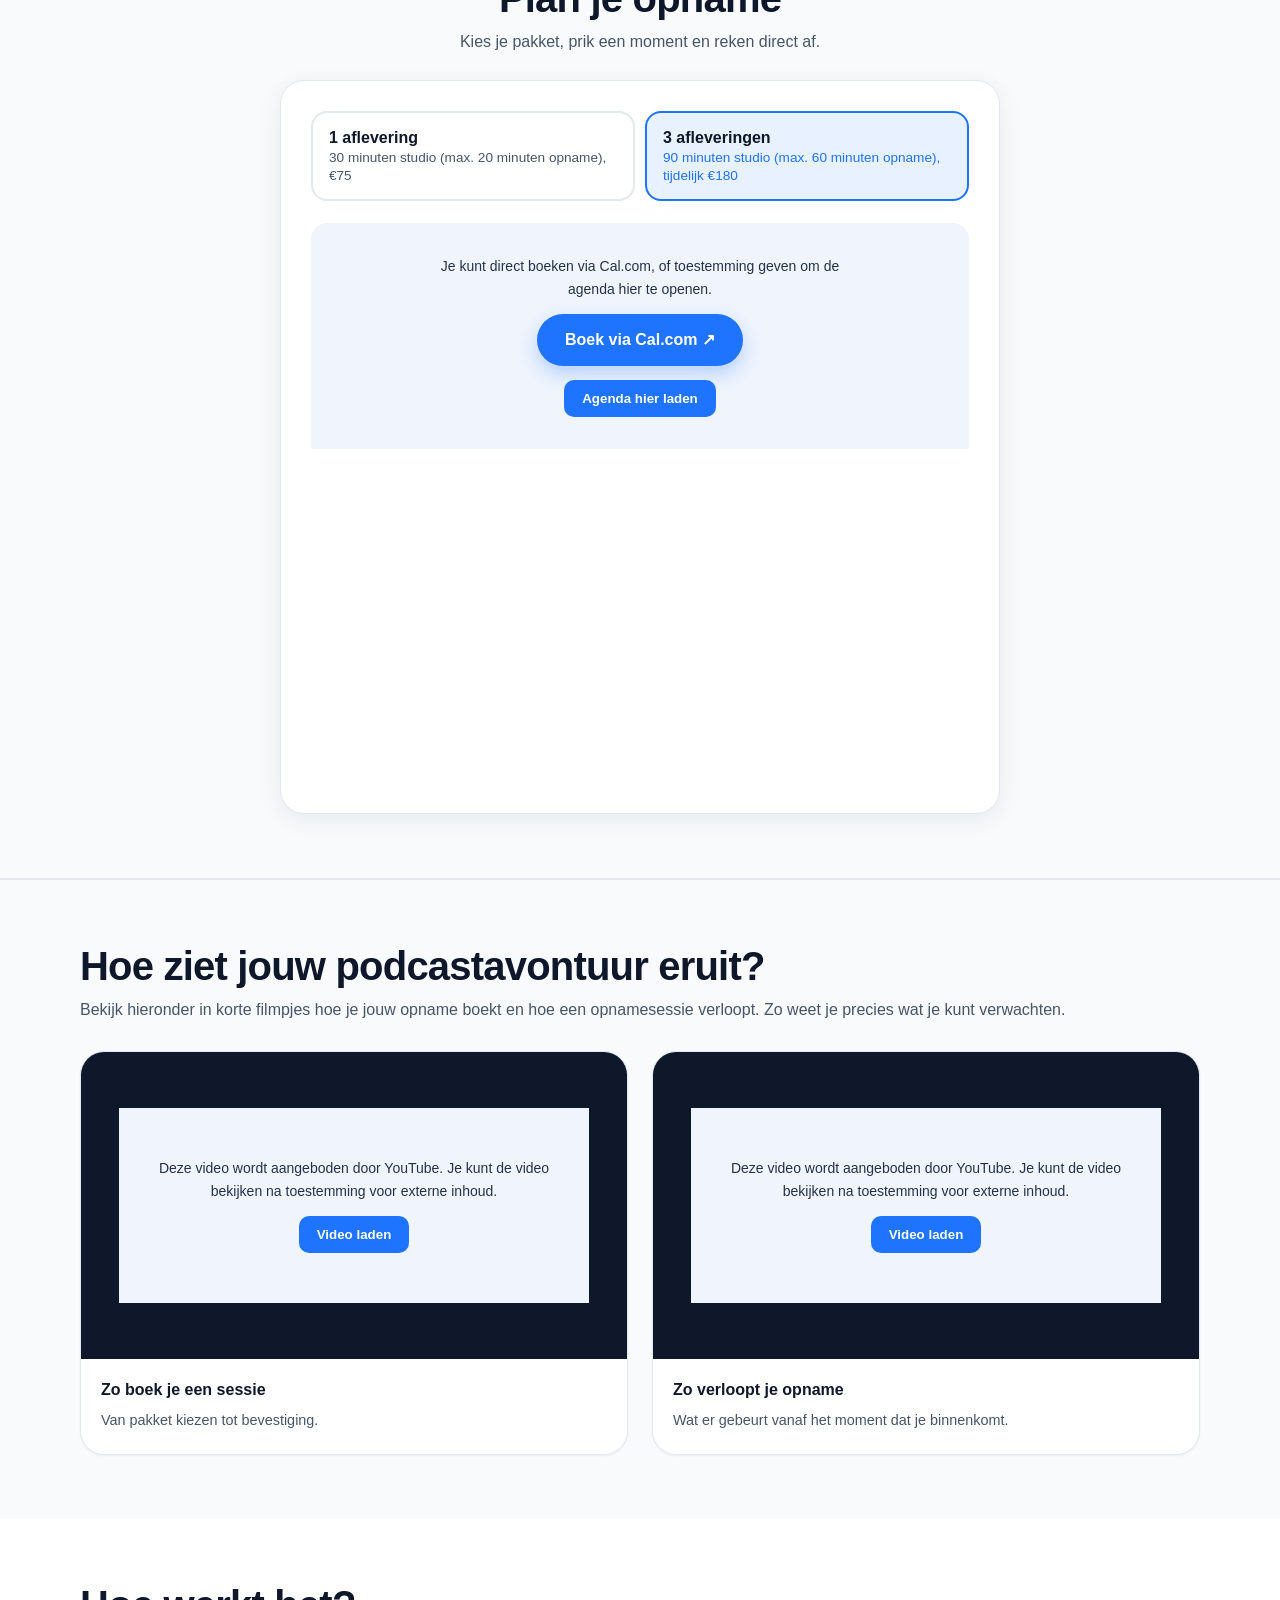
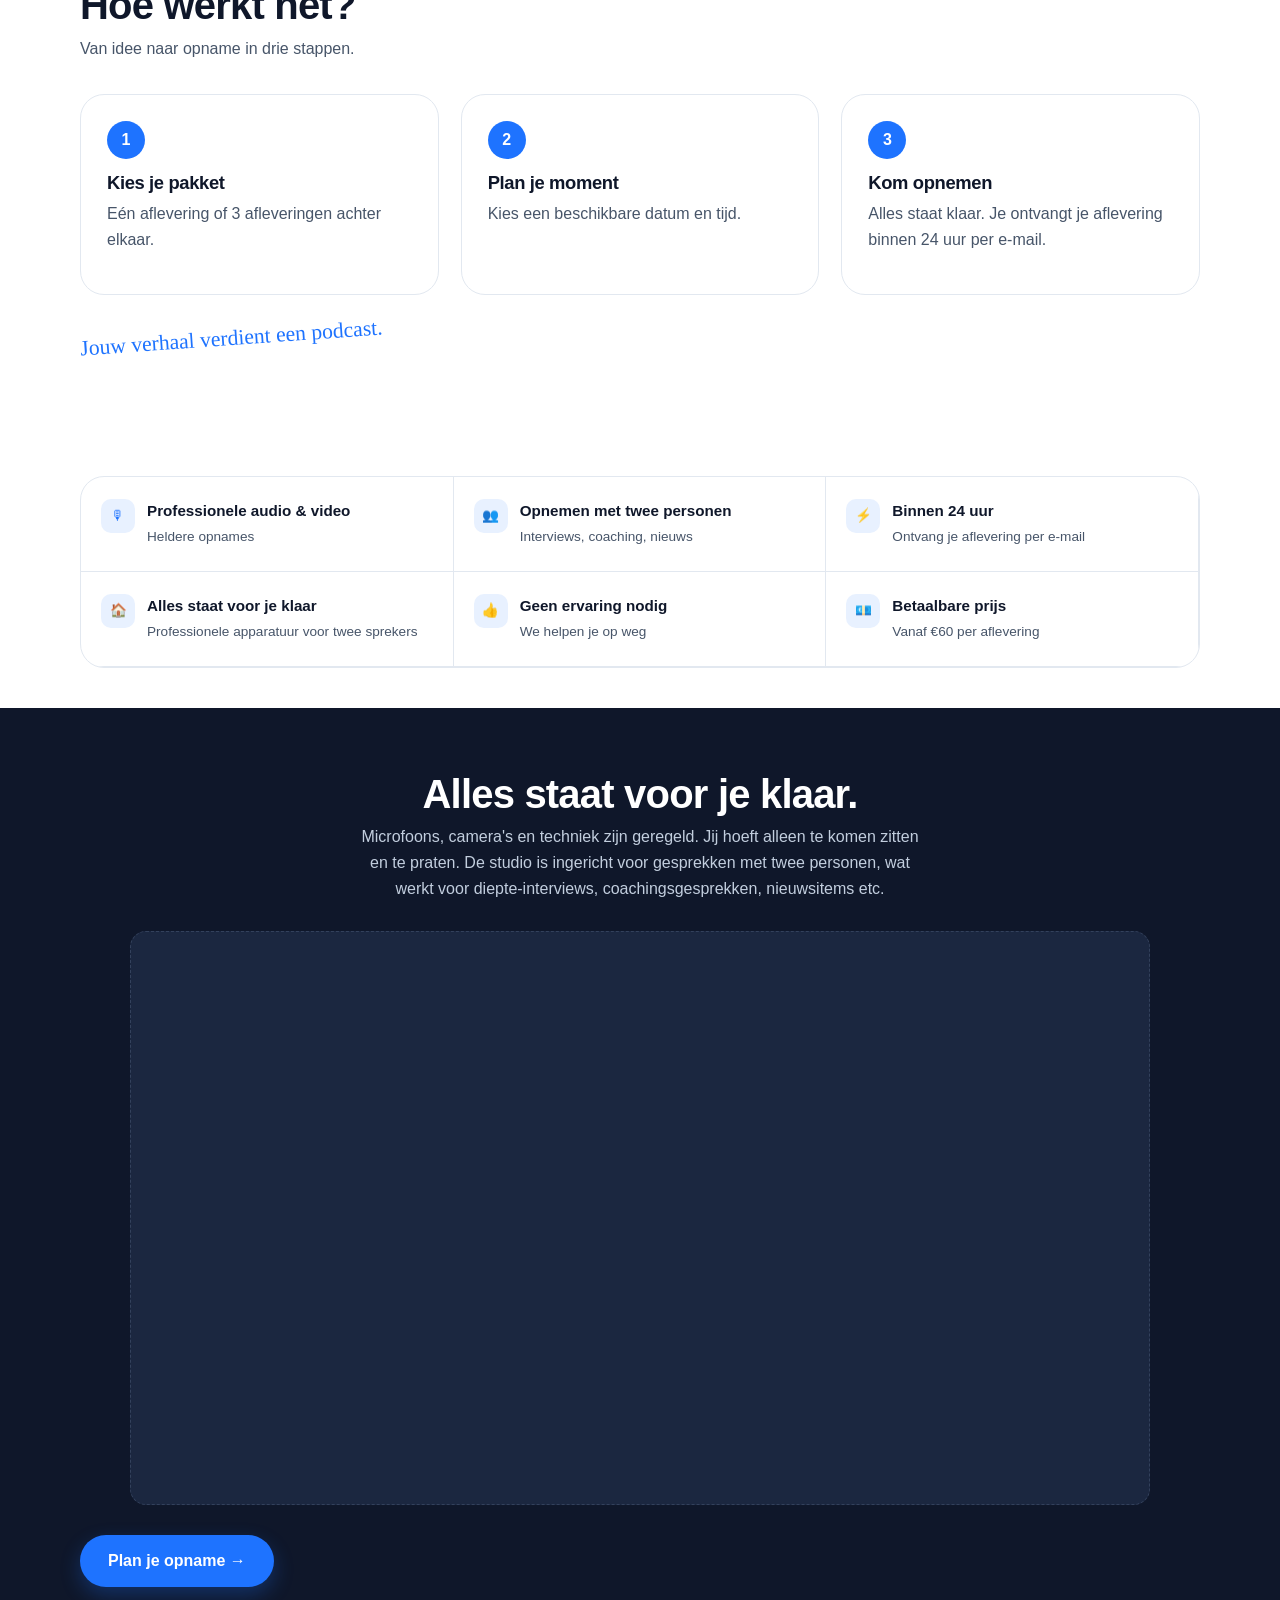
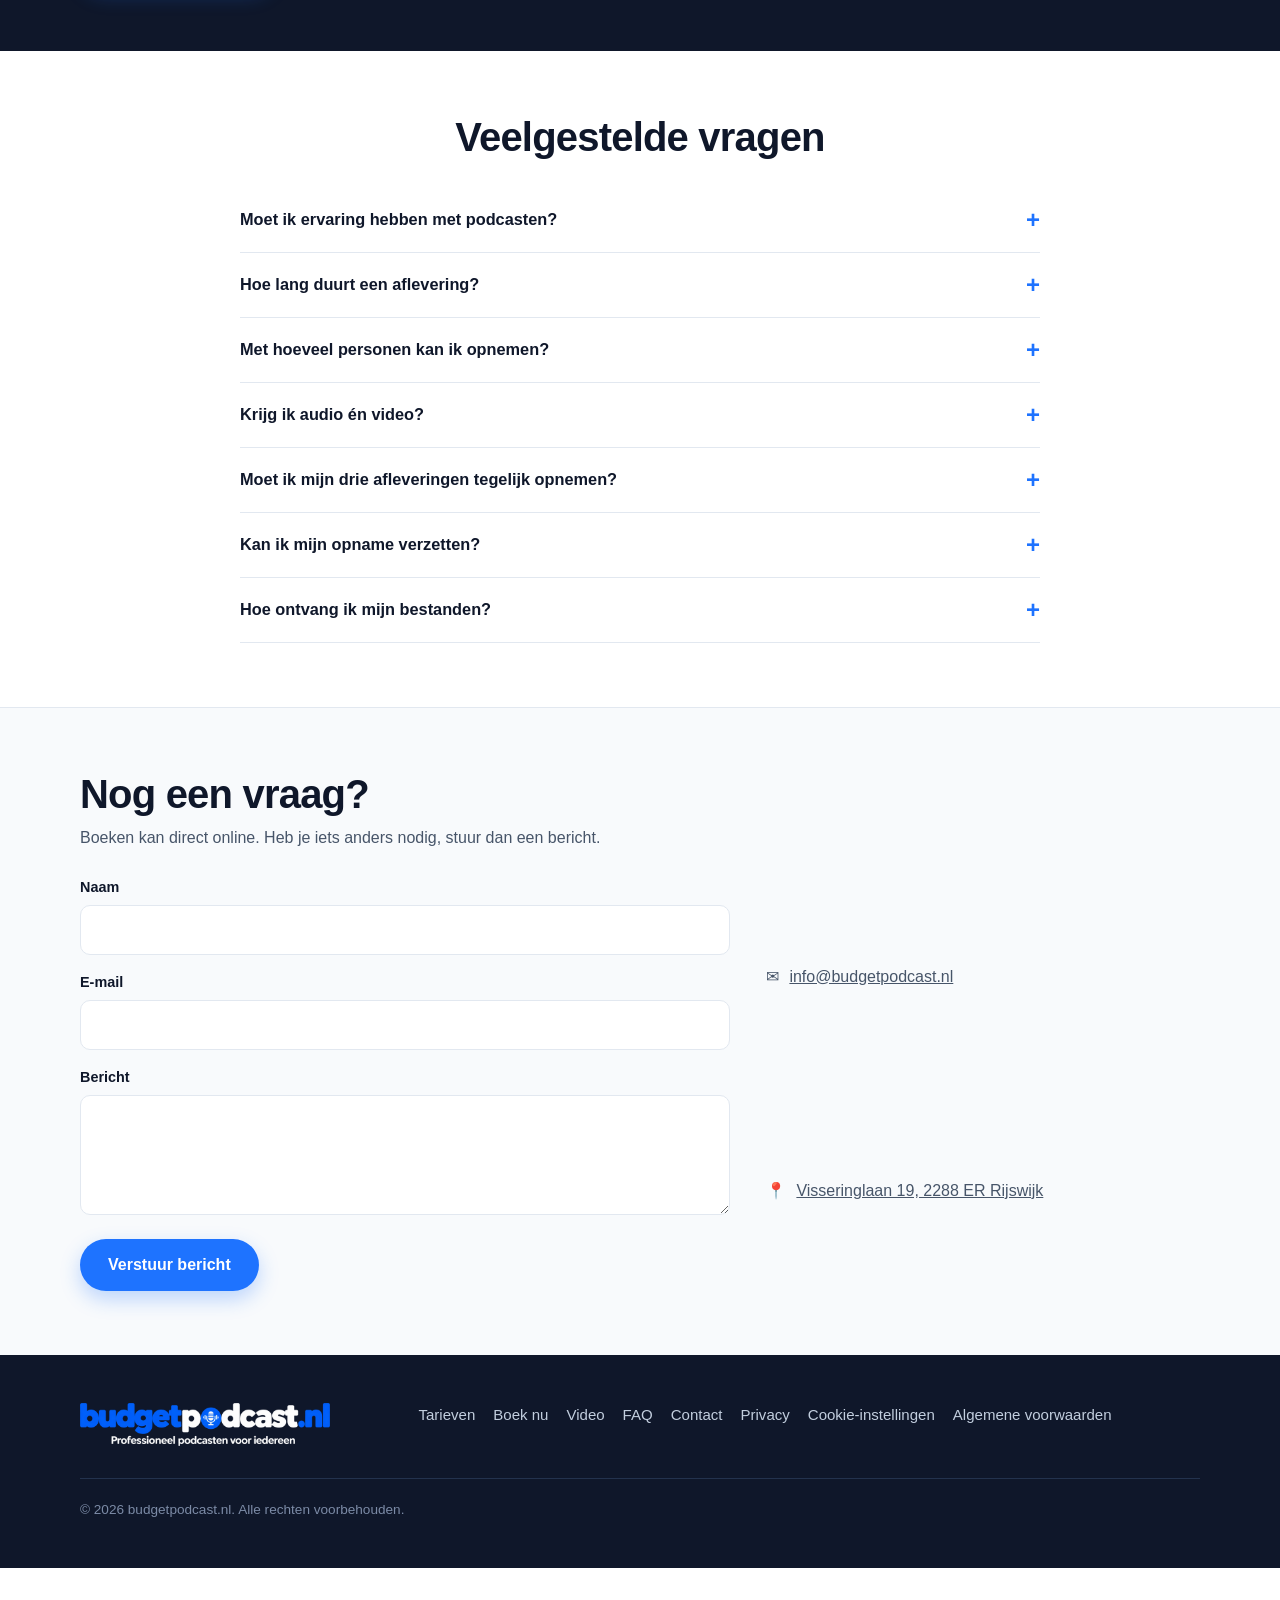
==== commit 368779f5: "Verwijder slogan onderaan footer" ====
--- a/index.html
+++ b/index.html
@@ -450,7 +450,6 @@
     </div>
     <div class="footer-bottom">
       <span id="copy"></span>
-      <span>Praat. Luister. Regel. Leef beter.</span>
     </div>
   </div>
 </footer>
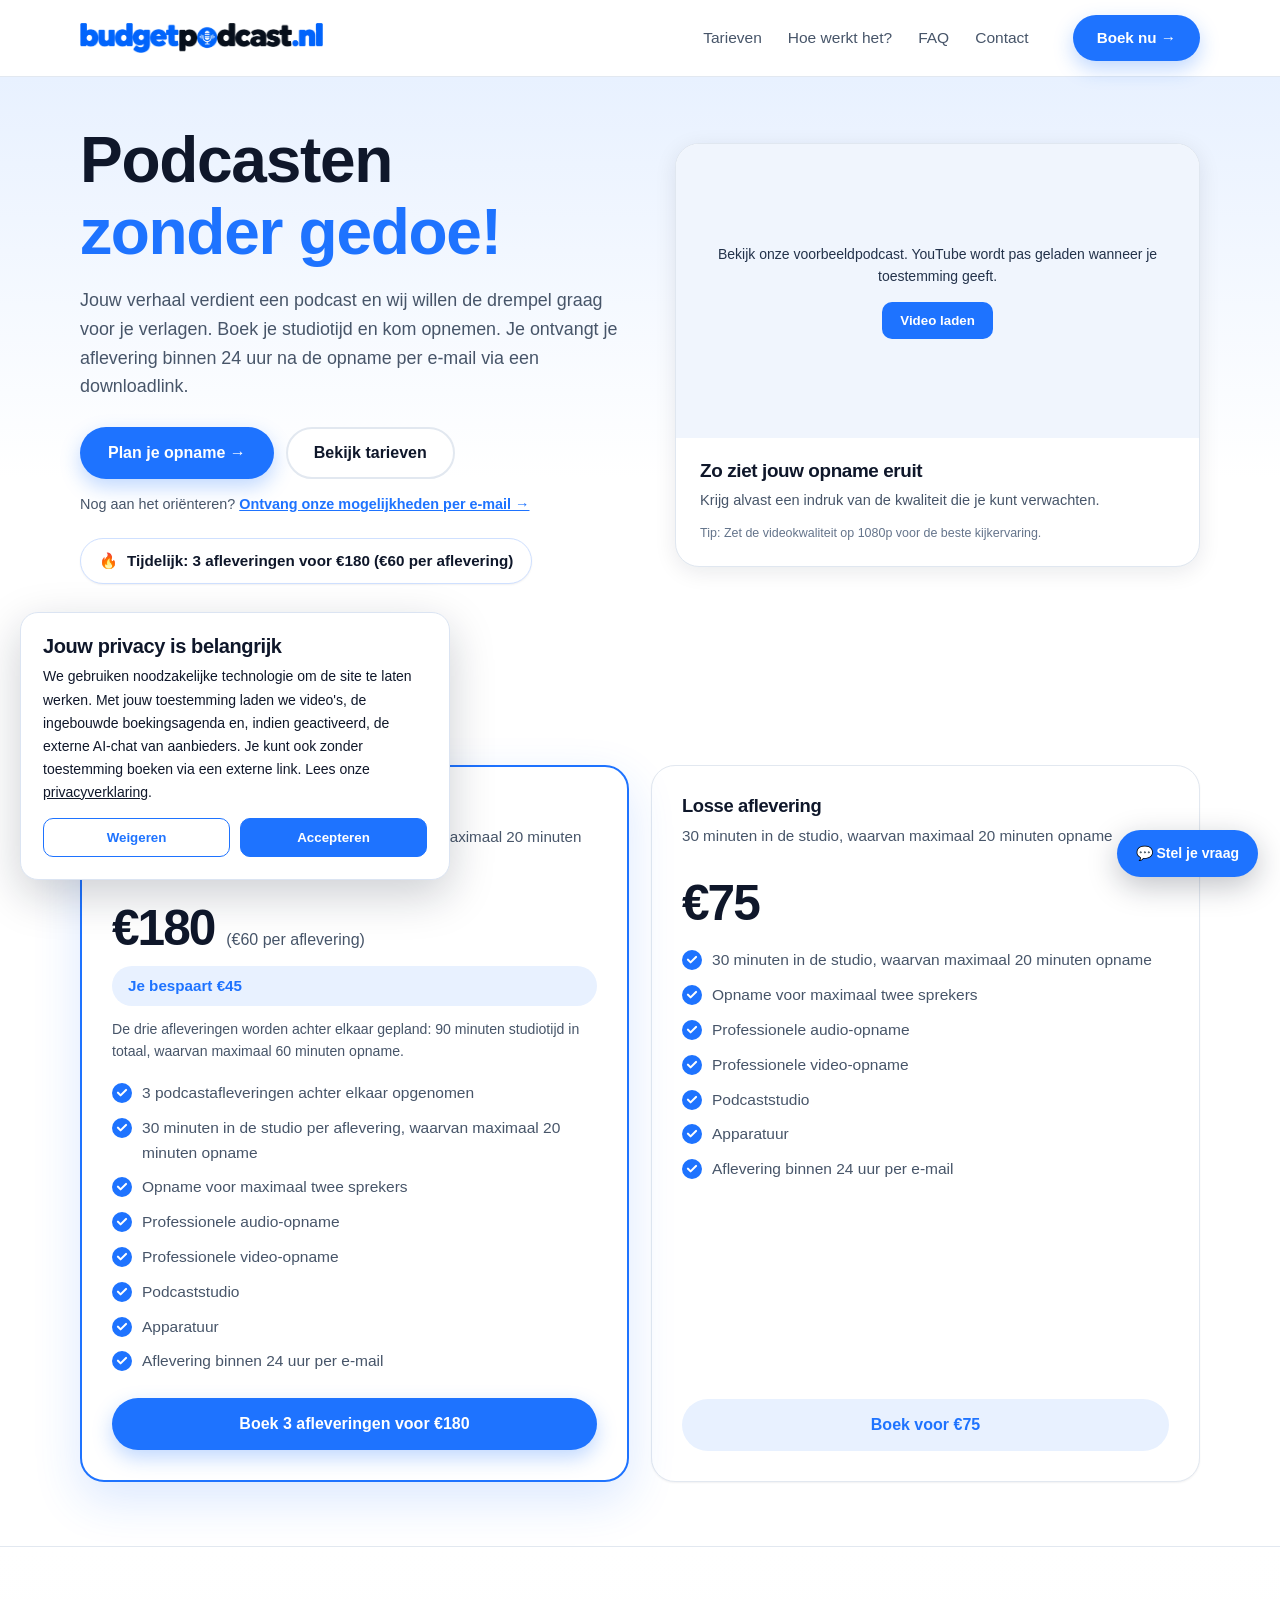
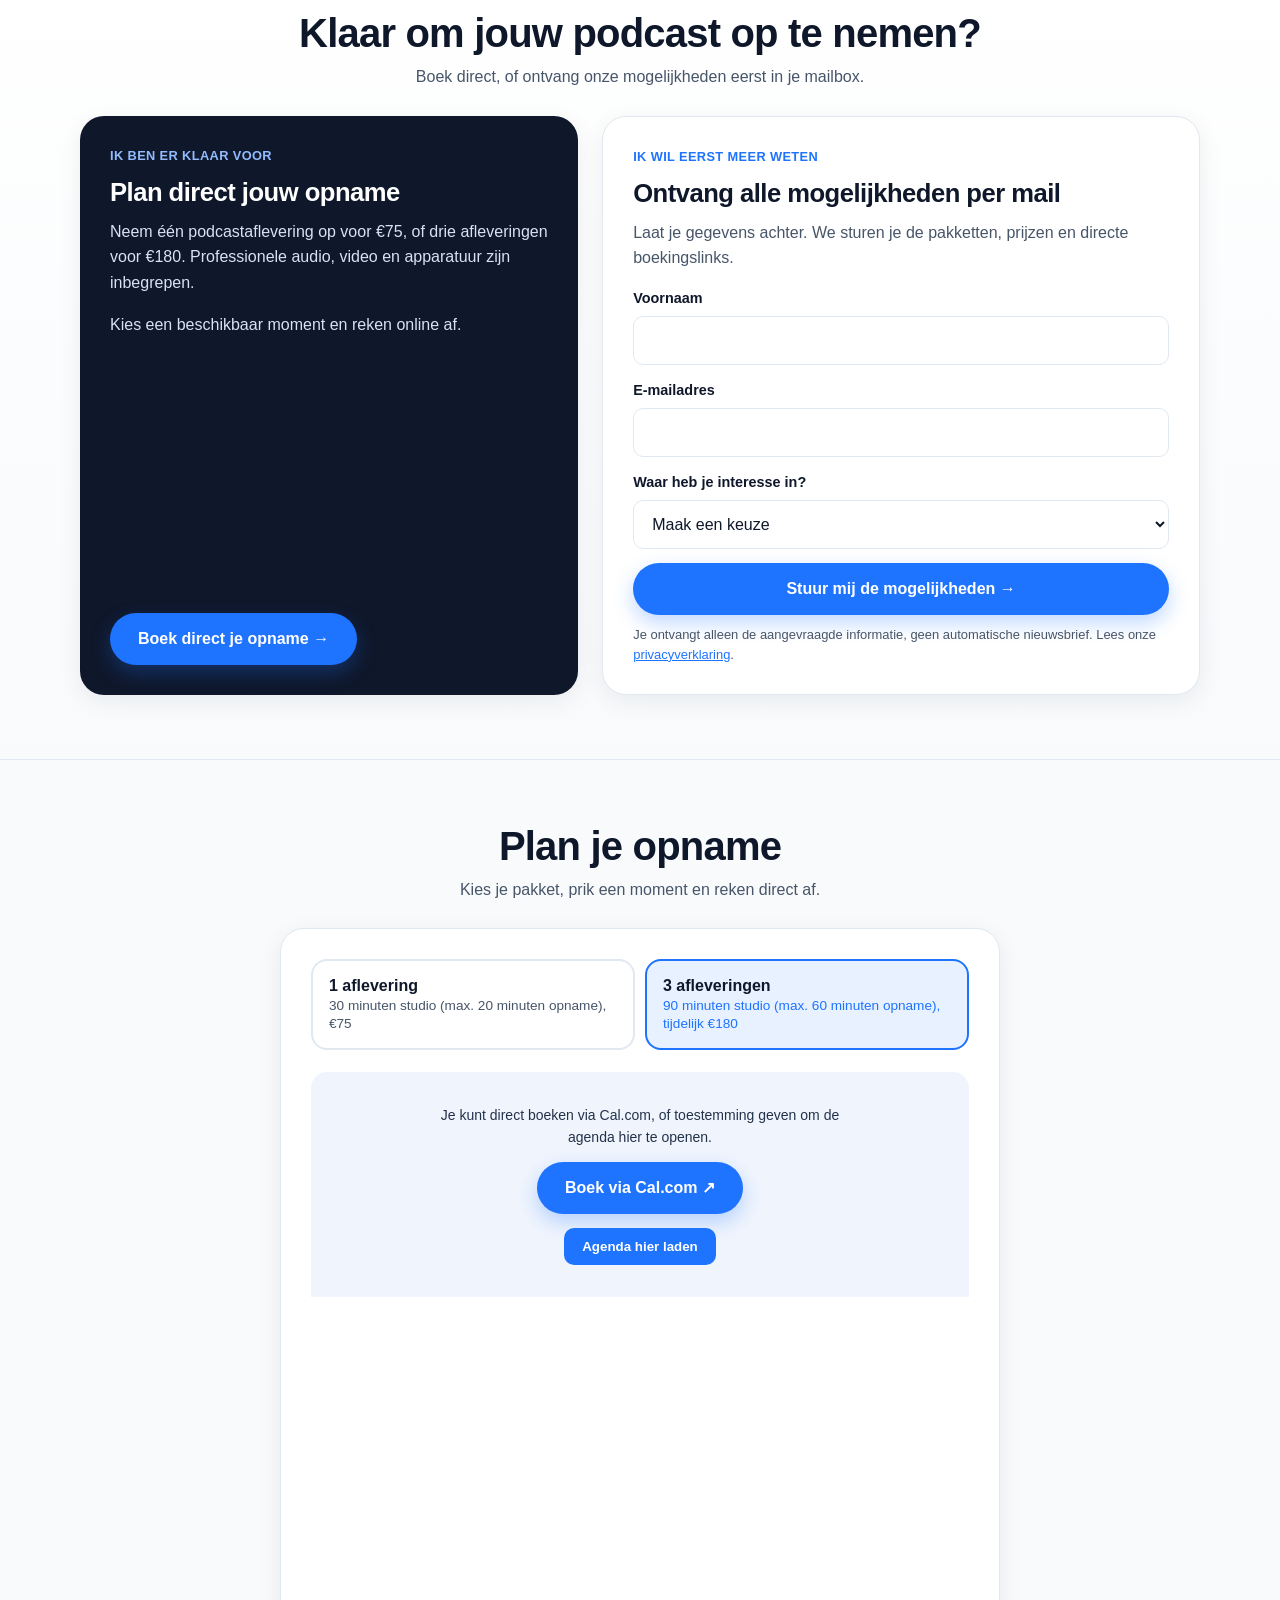
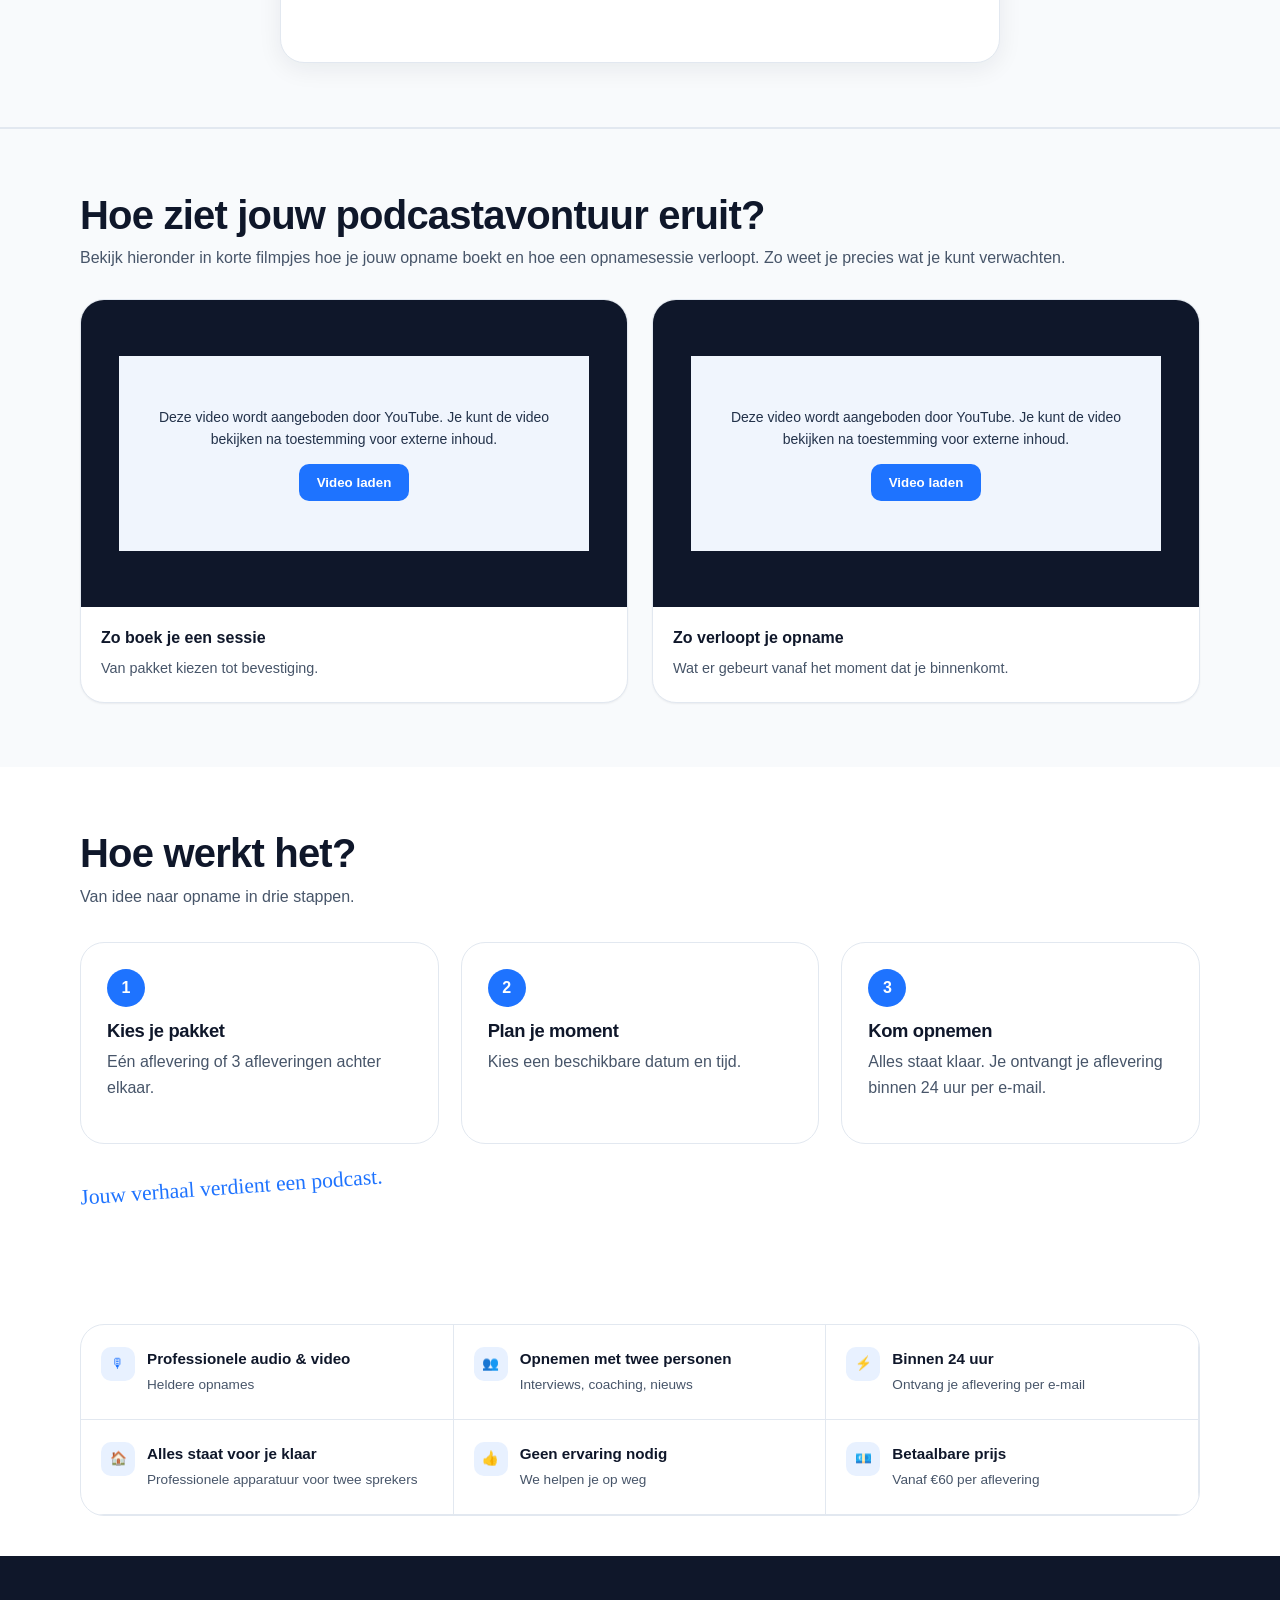
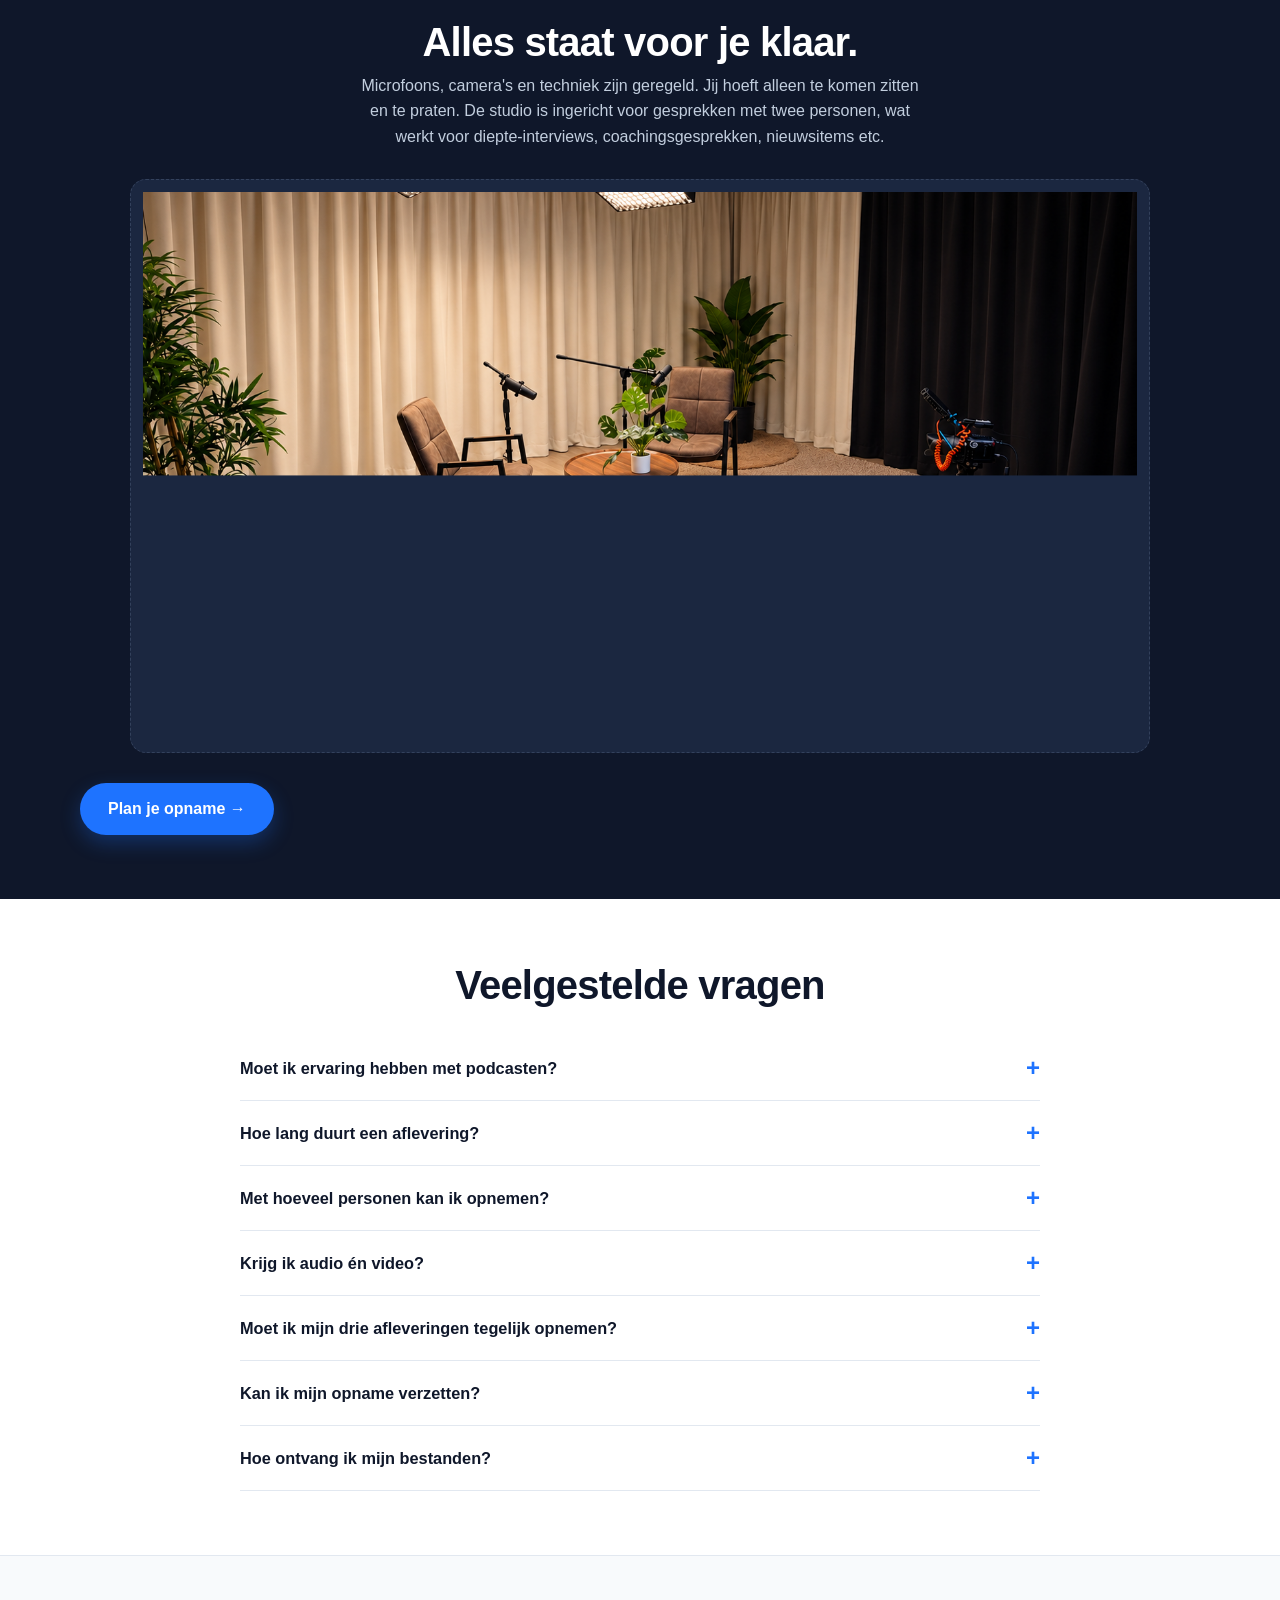
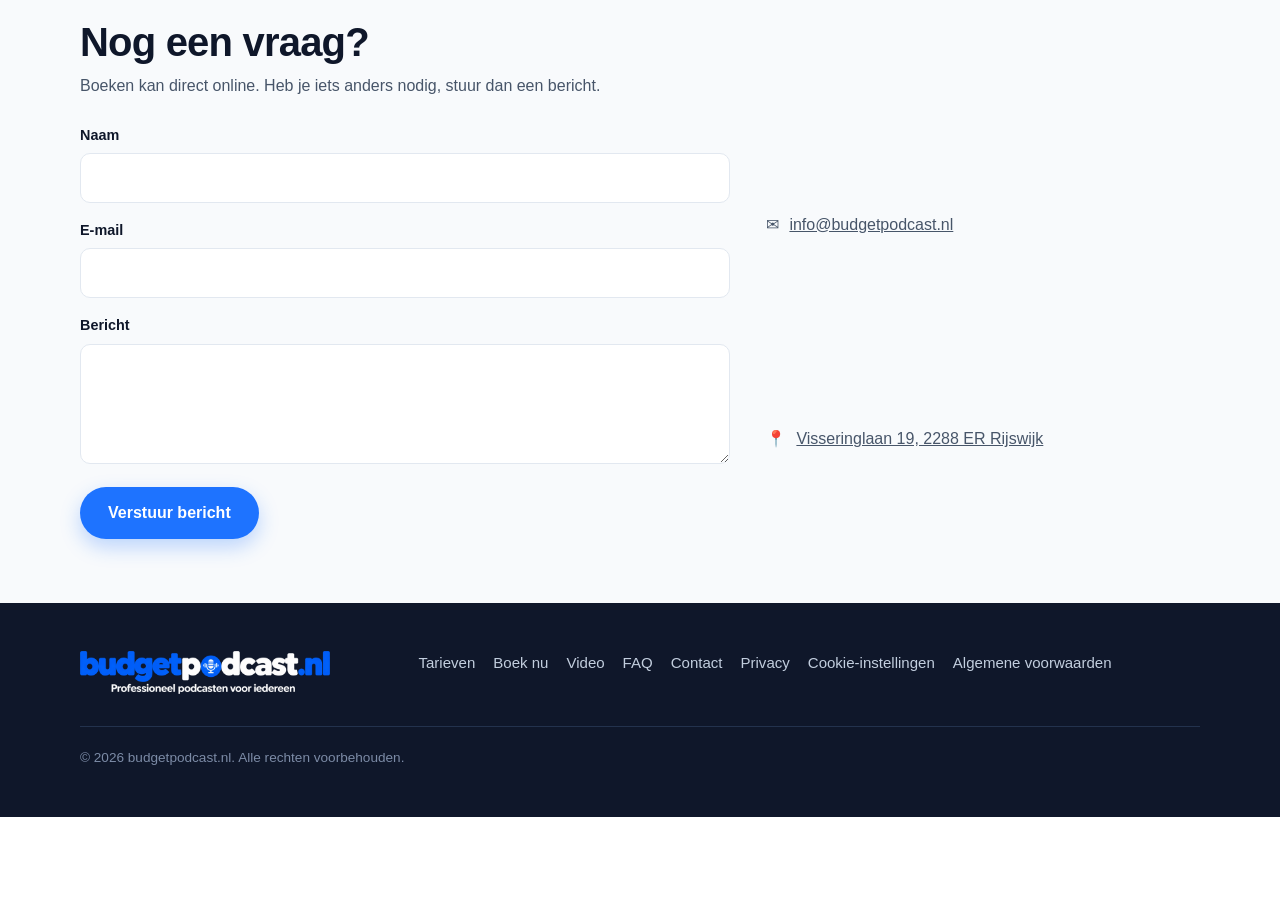
==== commit 01804562: "Plaats keuze tussen direct boeken en informatieaanvraag" ====
--- a/index.html
+++ b/index.html
@@ -281,6 +281,7 @@
 .hidden{display:none!important}
 .cookie-panel{position:fixed;bottom:20px;left:20px;z-index:99999;max-width:430px;padding:22px;background:#fff;border:1px solid #dbe4f2;border-radius:18px;box-shadow:0 15px 45px #0f172a35;color:#0f172a}.cookie-panel h3{margin:0 0 8px;font-size:1.25rem}.cookie-panel p{margin:0 0 14px;font-size:14px;line-height:1.65}.cookie-actions{display:flex;gap:10px}.cookie-actions button{flex:1;padding:11px 12px;border-radius:10px;border:1px solid #1e73ff;cursor:pointer;font-weight:700;background:#fff;color:#1e73ff}.cookie-actions .accept{background:#1e73ff;color:white}.cookie-placeholder{padding:32px 15px;text-align:center;background:#f0f5fd;color:#23324a;display:flex;flex-direction:column;align-items:center;justify-content:center;gap:14px;min-height:195px}.cookie-placeholder button{border:0;padding:11px 18px;background:#1e73ff;color:#fff;border-radius:10px;font-weight:700;cursor:pointer}.cookie-placeholder p{font-size:14px;margin:0;max-width:440px}@media(max-width:500px){.cookie-panel{left:12px;right:12px;bottom:12px;max-width:none;padding:17px}}
 </style>
+<link rel="stylesheet" href="/info-form.css">
 <link rel="stylesheet" href="/chat-widget.css">
 </head>
 <body>
@@ -311,6 +312,7 @@
         <a class="btn btn-primary" href="#boeken">Plan je opname →</a>
         <a class="btn btn-ghost" href="#tarieven">Bekijk tarieven</a>
       </div>
+      <p class="hero-info-link">Nog aan het oriënteren? <a href="#informatie">Ontvang onze mogelijkheden per e-mail →</a></p>
       <a class="promo-pill hidden" id="heroPromo" href="#tarieven">🔥 <span id="heroPromoText"></span></a>
           </div>
     <div class="hero-visual hero-video" id="heroVisual">
@@ -345,6 +347,54 @@
         <div class="price" id="singlePrice"></div>
         <ul class="feature-list" id="singleFeatures"></ul>
         <button class="btn btn-soft btn-full" data-book="single" id="singleCta"></button>
+      </article>
+    </div>
+  </div>
+</section>
+
+
+<section class="section lead-section" id="informatie" aria-labelledby="informatieTitel">
+  <div class="wrap">
+    <div class="lead-header center">
+      <h2 id="informatieTitel">Klaar om jouw podcast op te nemen?</h2>
+      <p class="muted">Boek direct, of ontvang onze mogelijkheden eerst in je mailbox.</p>
+    </div>
+    <div class="lead-options">
+      <article class="lead-card lead-card--book">
+        <span class="lead-kicker">Ik ben er klaar voor</span>
+        <h3>Plan direct jouw opname</h3>
+        <p>Neem één podcastaflevering op voor €75, of drie afleveringen voor €180. Professionele audio, video en apparatuur zijn inbegrepen.</p>
+        <p>Kies een beschikbaar moment en reken online af.</p>
+        <a class="btn btn-primary" href="#boeken">Boek direct je opname →</a>
+      </article>
+      <article class="lead-card lead-card--email">
+        <span class="lead-kicker">Ik wil eerst meer weten</span>
+        <h3>Ontvang alle mogelijkheden per mail</h3>
+        <p class="muted">Laat je gegevens achter. We sturen je de pakketten, prijzen en directe boekingslinks.</p>
+        <form id="infoRequestForm" name="bp-informatie-aanvraag" method="POST" data-netlify="true" netlify-honeypot="bot-field">
+          <input type="hidden" name="form-name" value="bp-informatie-aanvraag">
+          <p hidden><label>Laat dit veld leeg: <input type="text" name="bot-field" tabindex="-1" autocomplete="off"></label></p>
+          <div class="lead-field">
+            <label for="infoName">Voornaam</label>
+            <input id="infoName" name="name" type="text" autocomplete="given-name" maxlength="100" required>
+          </div>
+          <div class="lead-field">
+            <label for="infoEmail">E-mailadres</label>
+            <input id="infoEmail" name="email" type="email" autocomplete="email" maxlength="254" required>
+          </div>
+          <div class="lead-field">
+            <label for="infoPakket">Waar heb je interesse in?</label>
+            <select id="infoPakket" name="pakket" required>
+              <option value="" selected disabled>Maak een keuze</option>
+              <option value="1 aflevering">1 aflevering (€75)</option>
+              <option value="3 afleveringen">3 afleveringen (€180)</option>
+              <option value="Nog aan het orienteren">Ik oriënteer me nog</option>
+            </select>
+          </div>
+          <button class="btn btn-primary btn-full" type="submit">Stuur mij de mogelijkheden →</button>
+          <p class="lead-privacy">Je ontvangt alleen de aangevraagde informatie, geen automatische nieuwsbrief. Lees onze <a href="/privacy">privacyverklaring</a>.</p>
+          <p id="infoRequestStatus" class="lead-form-status hidden" role="status" aria-live="polite"></p>
+        </form>
       </article>
     </div>
   </div>
@@ -780,6 +830,7 @@
 "url":"https://budgetpodcast.nl/","areaServed":"Den Haag","priceRange":"€€","address":{"@type":"PostalAddress","streetAddress":"Visseringlaan 19","postalCode":"2288 ER","addressLocality":"Rijswijk","addressCountry":"NL"}}
 </script>
 <script src="/chat-config.js" defer></script>
+<script src="/info-form.js" defer></script>
 <script src="/chat-widget.js" defer></script>
 </body>
 </html>
--- a/info-form.css
+++ b/info-form.css
@@ -0,0 +1,24 @@
+/* BudgetPodcast informatieaanvraag — sluit aan op de bestaande huisstijl */
+.hero-info-link{margin:14px 0 0;color:var(--grijs-700);font-size:.9rem}
+.hero-info-link a{color:var(--blauw);font-weight:600}
+.lead-section{background:linear-gradient(180deg,#fff,var(--grijs-50));border-top:1px solid var(--grijs-200);scroll-margin-top:90px}
+.lead-header{max-width:720px;margin:0 auto 26px}
+.lead-options{display:grid;grid-template-columns:1fr 1.2fr;gap:24px;align-items:stretch}
+.lead-card{border-radius:var(--radius-l);padding:30px;box-shadow:var(--shadow);display:flex;flex-direction:column}
+.lead-card h3{font-size:clamp(1.25rem,2.4vw,1.6rem);margin:12px 0}
+.lead-kicker{font-size:.8rem;font-weight:700;letter-spacing:.03em;text-transform:uppercase}
+.lead-card--book{background:var(--nacht);color:#fff}
+.lead-card--book p{color:#d7e3f2}
+.lead-card--book .lead-kicker{color:#92bcff}
+.lead-card--book .btn{margin-top:auto;align-self:flex-start}
+.lead-card--email{background:#fff;border:1px solid var(--grijs-200)}
+.lead-card--email .lead-kicker{color:var(--blauw)}
+.lead-field{margin:0 0 14px}
+.lead-field label{display:block;font-size:.9rem;font-weight:600;margin:0 0 6px}
+.lead-field input,.lead-field select{width:100%;min-height:49px;border:1px solid var(--grijs-200);border-radius:var(--radius-s);padding:11px 14px;font:400 1rem var(--font);background:#fff;color:var(--nacht)}
+.lead-field input:focus,.lead-field select:focus{outline:3px solid rgba(30,115,255,.17);border-color:var(--blauw)}
+.lead-privacy{color:var(--grijs-700);font-size:.81rem;line-height:1.5;margin:10px 0 0}
+.lead-privacy a{color:var(--blauw)}
+.lead-form-status{padding:12px 14px;margin:12px 0 0;background:var(--licht-blauw);color:var(--nacht);border-radius:var(--radius-s);font-weight:600;font-size:.92rem}
+.lead-form-status.is-error{background:#fff1ef;color:#9b1c1c}
+@media(max-width:820px){.lead-options{grid-template-columns:1fr}.lead-card{padding:22px}.lead-card--book .btn{width:100%}}
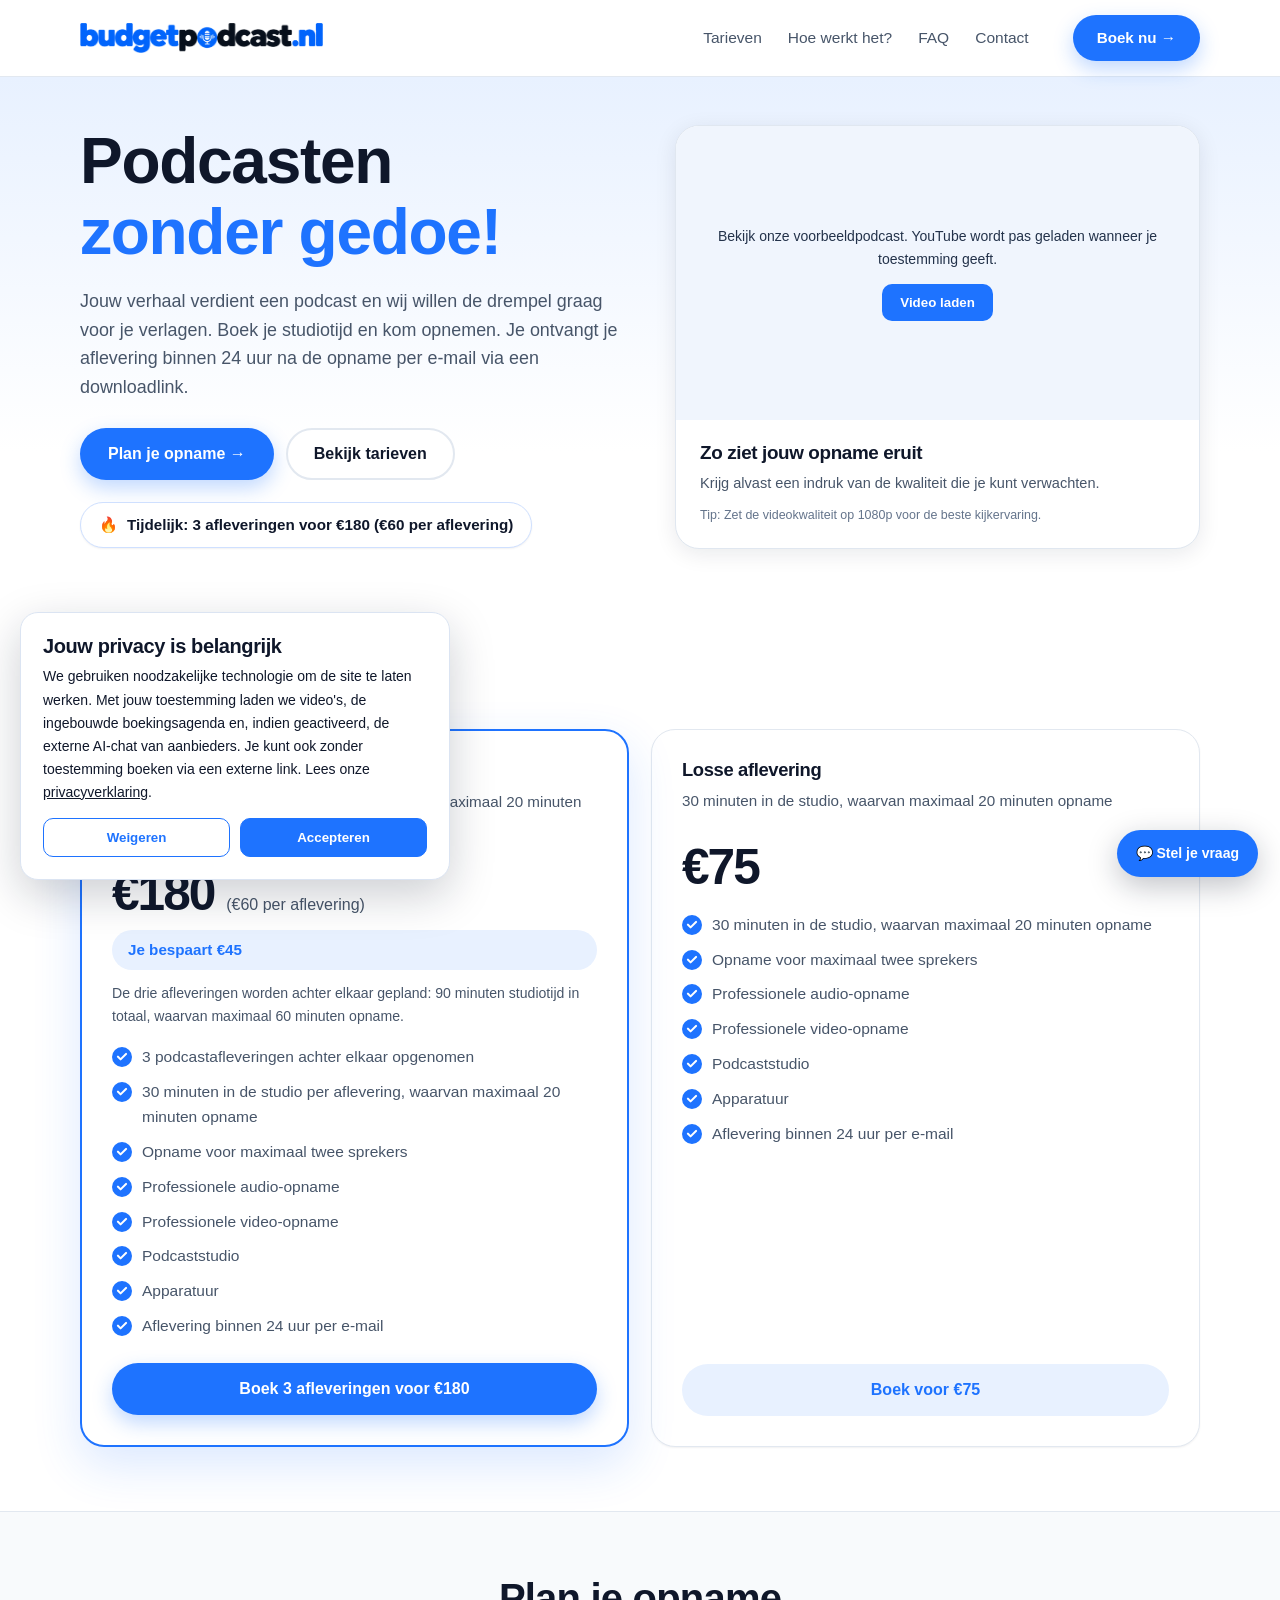
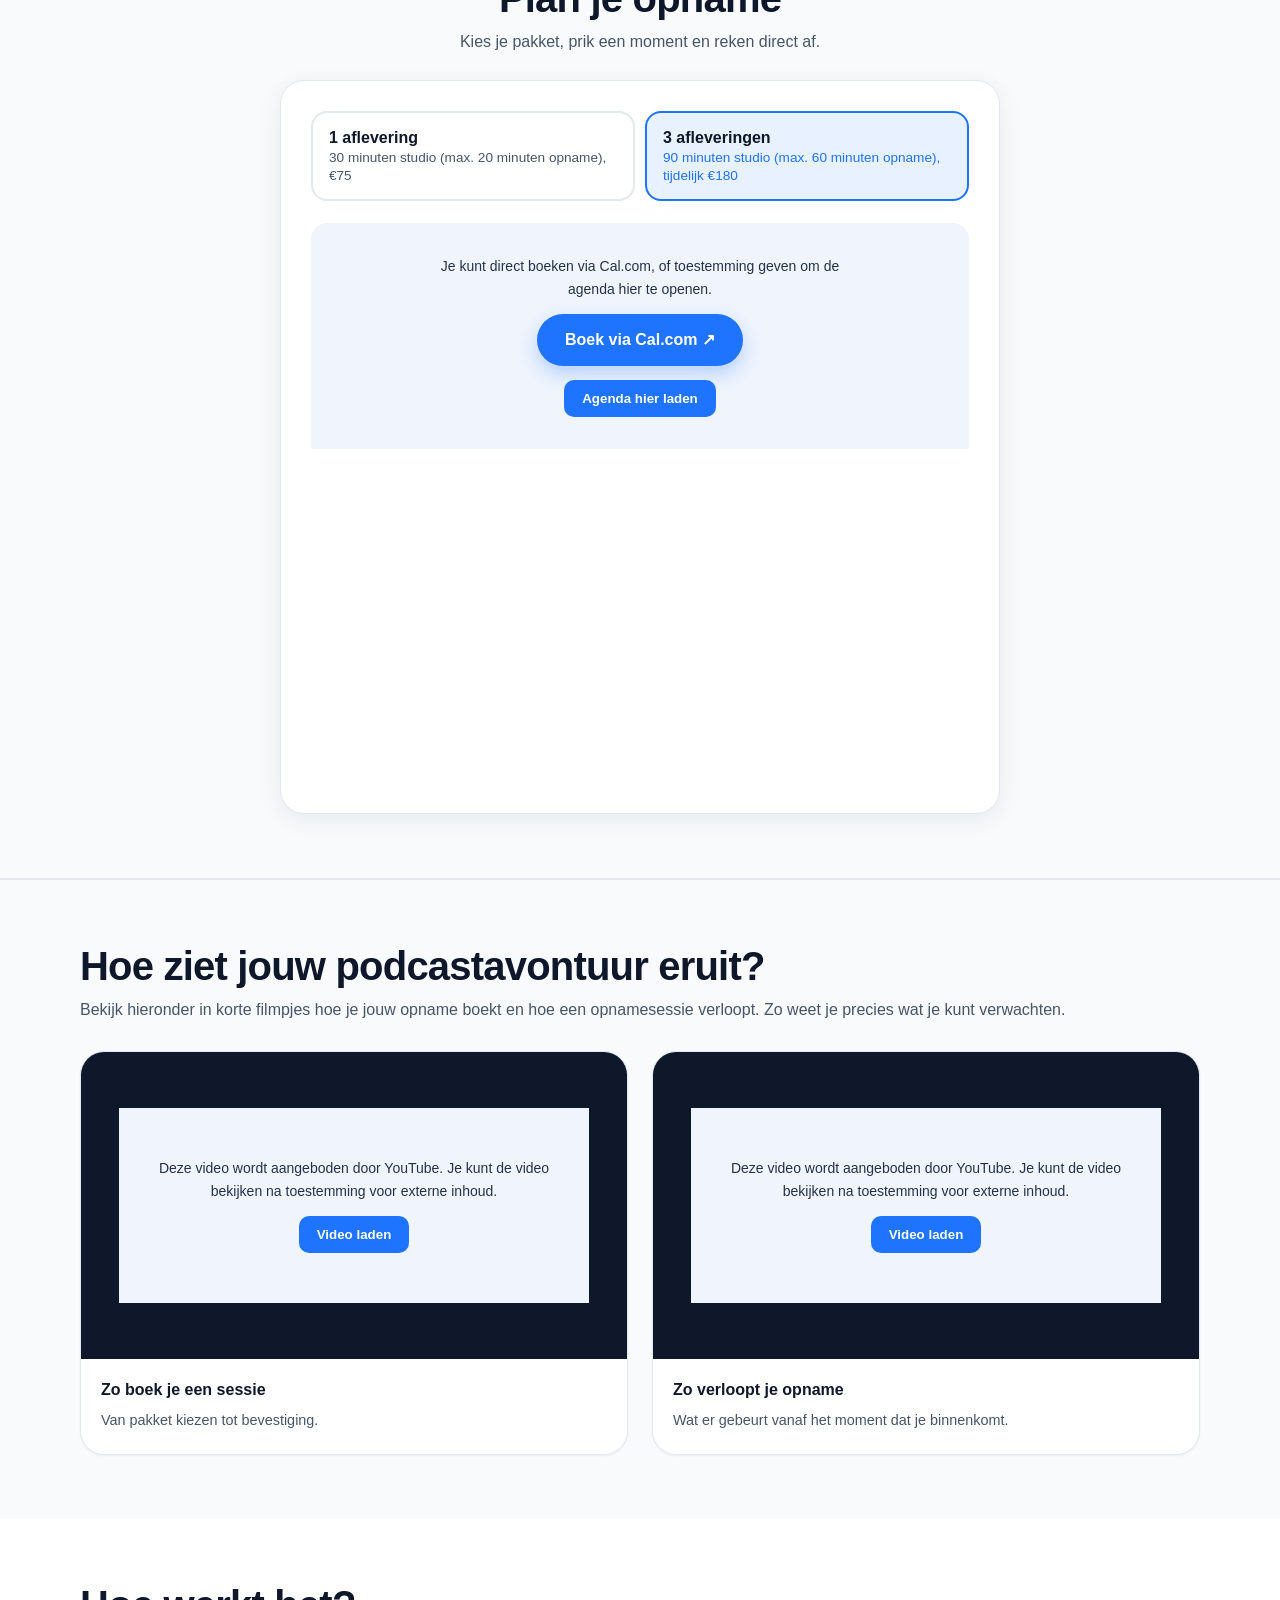
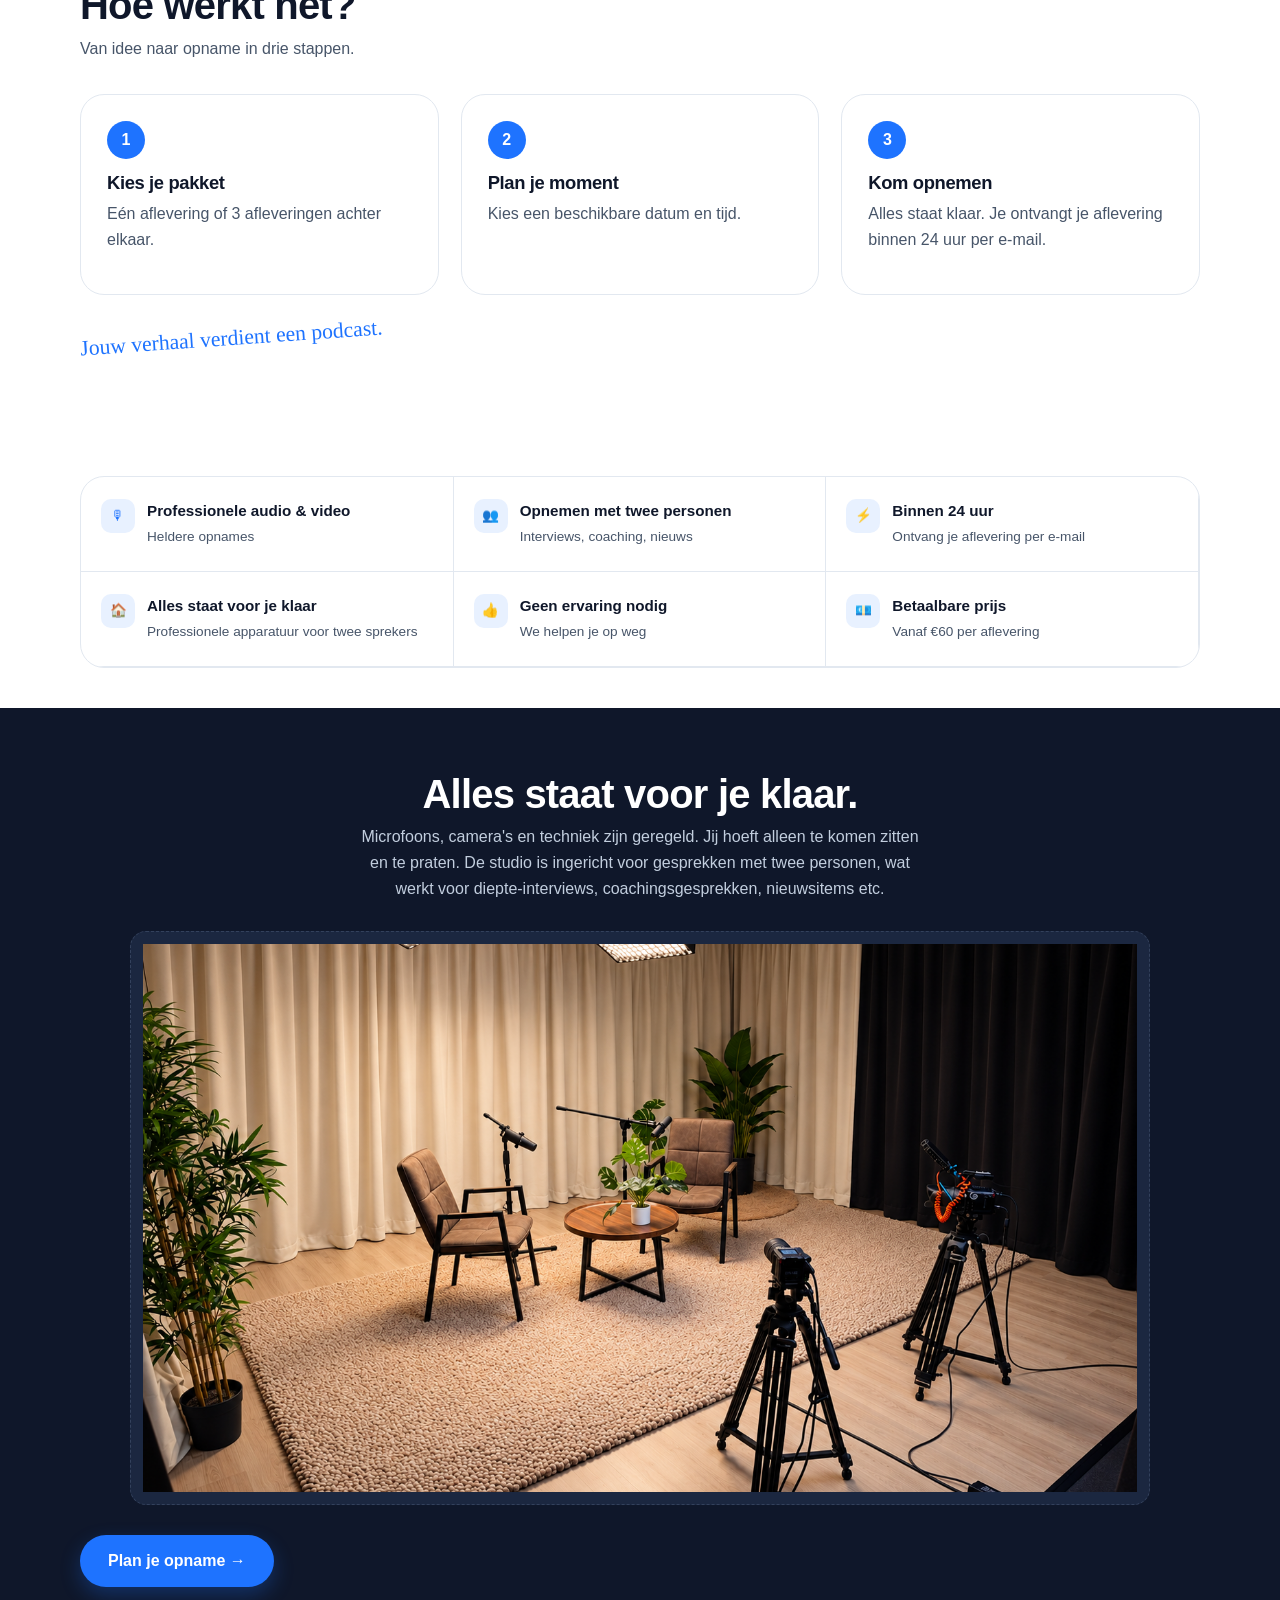
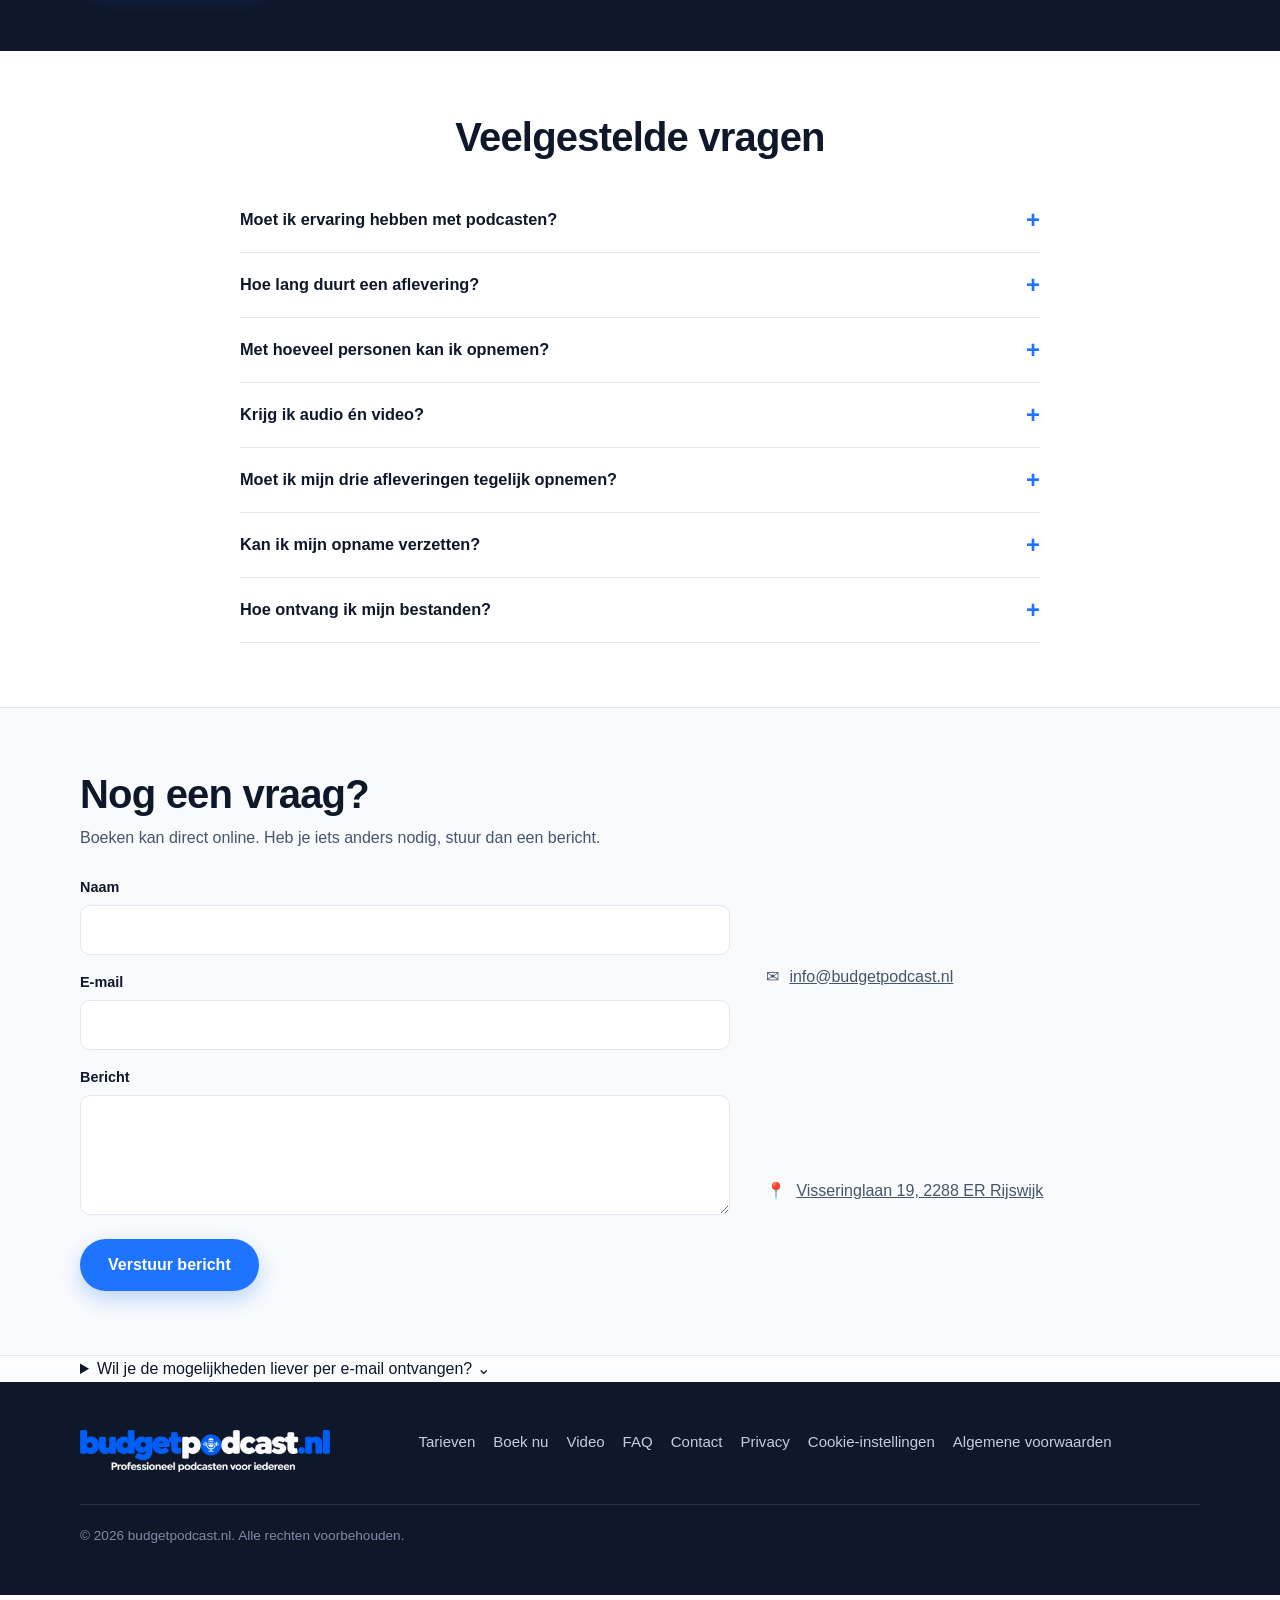
==== commit a9add2e8: "Maak informatieformulier klein en onderaan; verwijder dubbele boek-CTA" ====
--- a/index.html
+++ b/index.html
@@ -312,7 +312,6 @@
         <a class="btn btn-primary" href="#boeken">Plan je opname →</a>
         <a class="btn btn-ghost" href="#tarieven">Bekijk tarieven</a>
       </div>
-      <p class="hero-info-link">Nog aan het oriënteren? <a href="#informatie">Ontvang onze mogelijkheden per e-mail →</a></p>
       <a class="promo-pill hidden" id="heroPromo" href="#tarieven">🔥 <span id="heroPromoText"></span></a>
           </div>
     <div class="hero-visual hero-video" id="heroVisual">
@@ -353,24 +352,91 @@
 </section>
 
 
-<section class="section lead-section" id="informatie" aria-labelledby="informatieTitel">
-  <div class="wrap">
-    <div class="lead-header center">
-      <h2 id="informatieTitel">Klaar om jouw podcast op te nemen?</h2>
-      <p class="muted">Boek direct, of ontvang onze mogelijkheden eerst in je mailbox.</p>
+<section class="section booking" id="boeken">
+  <div class="wrap">
+    <h2 class="center">Plan je opname</h2>
+    <p class="muted center">Kies je pakket, prik een moment en reken direct af.</p>
+    <div class="booking-panel">
+      <div class="pkg-tabs" id="pkgTabs" role="tablist"></div>
+      <div id="calEmbed" class="cal-embed"></div>
+      <p id="calFallback" class="cal-fallback hidden"></p>
     </div>
-    <div class="lead-options">
-      <article class="lead-card lead-card--book">
-        <span class="lead-kicker">Ik ben er klaar voor</span>
-        <h3>Plan direct jouw opname</h3>
-        <p>Neem één podcastaflevering op voor €75, of drie afleveringen voor €180. Professionele audio, video en apparatuur zijn inbegrepen.</p>
-        <p>Kies een beschikbaar moment en reken online af.</p>
-        <a class="btn btn-primary" href="#boeken">Boek direct je opname →</a>
-      </article>
-      <article class="lead-card lead-card--email">
-        <span class="lead-kicker">Ik wil eerst meer weten</span>
-        <h3>Ontvang alle mogelijkheden per mail</h3>
-        <p class="muted">Laat je gegevens achter. We sturen je de pakketten, prijzen en directe boekingslinks.</p>
+  </div>
+</section>
+
+<section class="section videos" id="video">
+  <div class="wrap">
+    <h2>Hoe ziet jouw podcastavontuur eruit?</h2>
+    <p class="muted">Bekijk hieronder in korte filmpjes hoe je jouw opname boekt en hoe een opnamesessie verloopt. Zo weet je precies wat je kunt verwachten.</p>
+    <div class="video-grid" id="videoGrid"></div>
+  </div>
+</section>
+
+<section class="section" id="hoe-werkt-het">
+  <div class="wrap">
+    <h2>Hoe werkt het?</h2>
+    <p class="muted">Van idee naar opname in drie stappen.</p>
+    <div class="steps-grid">
+      <div class="step-card"><div class="step-num">1</div><h3>Kies je pakket</h3>
+        <p class="muted" id="how1">Eén aflevering of drie afleveringen.</p></div>
+      <div class="step-card"><div class="step-num">2</div><h3>Plan je moment</h3>
+        <p class="muted">Kies een beschikbare datum en tijd.</p></div>
+      <div class="step-card"><div class="step-num">3</div><h3>Kom opnemen</h3>
+        <p class="muted">Alles staat klaar. Je ontvangt je aflevering binnen 24 uur per e-mail.</p></div>
+    </div>
+    <p style="margin-top:26px"><span class="claim" style="font-size:1.35rem">Jouw verhaal verdient een podcast.</span></p>
+  </div>
+</section>
+
+<section class="section-tight">
+  <div class="wrap">
+    <div class="benefits" id="benefits"></div>
+  </div>
+</section>
+
+<section class="section studio">
+  <div class="wrap">
+    <h2>Alles staat voor je klaar.</h2>
+    <p>Microfoons, camera's en techniek zijn geregeld. Jij hoeft alleen te komen zitten en te praten. De studio is ingericht voor gesprekken met twee personen, wat werkt voor diepte-interviews, coachingsgesprekken, nieuwsitems etc.</p>
+    <div class="gallery studio-gallery-large" id="gallery"></div>
+    <a class="btn btn-primary" href="#boeken">Plan je opname →</a>
+  </div>
+</section>
+
+<section class="section" id="faq">
+  <div class="wrap">
+    <h2 class="center">Veelgestelde vragen</h2>
+    <div class="faq" id="faqList"></div>
+  </div>
+</section>
+
+<section class="section" id="contact" style="background:var(--grijs-50);border-top:1px solid var(--grijs-200)">
+  <div class="wrap">
+    <h2>Nog een vraag?</h2>
+    <p class="muted">Boeken kan direct online. Heb je iets anders nodig, stuur dan een bericht.</p>
+    <div class="contact-grid">
+      <form id="contactForm" novalidate>
+        <div class="field"><label for="cName">Naam</label>
+          <input id="cName" autocomplete="name"><span class="error">Vul je naam in.</span></div>
+        <div class="field"><label for="cMail">E-mail</label>
+          <input id="cMail" type="email" autocomplete="email"><span class="error">Vul een geldig e-mailadres in.</span></div>
+        <div class="field"><label for="cMsg">Bericht</label>
+          <textarea id="cMsg"></textarea><span class="error">Vul je bericht in.</span></div>
+        <button class="btn btn-primary" type="submit">Verstuur bericht</button>
+        <p id="contactDone" class="hidden" style="margin-top:14px;color:var(--blauw);font-weight:600">
+          Bedankt, je bericht is verstuurd. We reageren zo snel mogelijk.</p>
+      </form>
+      <ul class="contact-list" id="contactList"></ul>
+    </div>
+  </div>
+</section>
+
+<section class="lead-section" id="informatie" aria-label="Informatie per e-mail aanvragen">
+  <div class="wrap">
+    <details class="lead-compact">
+      <summary>Wil je de mogelijkheden liever per e-mail ontvangen? <span class="lead-summary-arrow" aria-hidden="true">⌄</span></summary>
+      <div class="lead-compact-body">
+        <p class="muted">Vul je gegevens in en ontvang een overzicht van onze pakketten en de boekingsmogelijkheden.</p>
         <form id="infoRequestForm" name="bp-informatie-aanvraag" method="POST" data-netlify="true" netlify-honeypot="bot-field">
           <input type="hidden" name="form-name" value="bp-informatie-aanvraag">
           <p hidden><label>Laat dit veld leeg: <input type="text" name="bot-field" tabindex="-1" autocomplete="off"></label></p>
@@ -391,91 +457,12 @@
               <option value="Nog aan het orienteren">Ik oriënteer me nog</option>
             </select>
           </div>
-          <button class="btn btn-primary btn-full" type="submit">Stuur mij de mogelijkheden →</button>
-          <p class="lead-privacy">Je ontvangt alleen de aangevraagde informatie, geen automatische nieuwsbrief. Lees onze <a href="/privacy">privacyverklaring</a>.</p>
+          <button class="btn btn-primary btn-full" type="submit">Verstuur aanvraag</button>
+          <p class="lead-privacy">Je ontvangt alleen de gevraagde informatie, geen nieuwsbrief. Bekijk onze <a href="/privacy">privacyverklaring</a>.</p>
           <p id="infoRequestStatus" class="lead-form-status hidden" role="status" aria-live="polite"></p>
         </form>
-      </article>
-    </div>
-  </div>
-</section>
-
-<section class="section booking" id="boeken">
-  <div class="wrap">
-    <h2 class="center">Plan je opname</h2>
-    <p class="muted center">Kies je pakket, prik een moment en reken direct af.</p>
-    <div class="booking-panel">
-      <div class="pkg-tabs" id="pkgTabs" role="tablist"></div>
-      <div id="calEmbed" class="cal-embed"></div>
-      <p id="calFallback" class="cal-fallback hidden"></p>
-    </div>
-  </div>
-</section>
-
-<section class="section videos" id="video">
-  <div class="wrap">
-    <h2>Hoe ziet jouw podcastavontuur eruit?</h2>
-    <p class="muted">Bekijk hieronder in korte filmpjes hoe je jouw opname boekt en hoe een opnamesessie verloopt. Zo weet je precies wat je kunt verwachten.</p>
-    <div class="video-grid" id="videoGrid"></div>
-  </div>
-</section>
-
-<section class="section" id="hoe-werkt-het">
-  <div class="wrap">
-    <h2>Hoe werkt het?</h2>
-    <p class="muted">Van idee naar opname in drie stappen.</p>
-    <div class="steps-grid">
-      <div class="step-card"><div class="step-num">1</div><h3>Kies je pakket</h3>
-        <p class="muted" id="how1">Eén aflevering of drie afleveringen.</p></div>
-      <div class="step-card"><div class="step-num">2</div><h3>Plan je moment</h3>
-        <p class="muted">Kies een beschikbare datum en tijd.</p></div>
-      <div class="step-card"><div class="step-num">3</div><h3>Kom opnemen</h3>
-        <p class="muted">Alles staat klaar. Je ontvangt je aflevering binnen 24 uur per e-mail.</p></div>
-    </div>
-    <p style="margin-top:26px"><span class="claim" style="font-size:1.35rem">Jouw verhaal verdient een podcast.</span></p>
-  </div>
-</section>
-
-<section class="section-tight">
-  <div class="wrap">
-    <div class="benefits" id="benefits"></div>
-  </div>
-</section>
-
-<section class="section studio">
-  <div class="wrap">
-    <h2>Alles staat voor je klaar.</h2>
-    <p>Microfoons, camera's en techniek zijn geregeld. Jij hoeft alleen te komen zitten en te praten. De studio is ingericht voor gesprekken met twee personen, wat werkt voor diepte-interviews, coachingsgesprekken, nieuwsitems etc.</p>
-    <div class="gallery studio-gallery-large" id="gallery"></div>
-    <a class="btn btn-primary" href="#boeken">Plan je opname →</a>
-  </div>
-</section>
-
-<section class="section" id="faq">
-  <div class="wrap">
-    <h2 class="center">Veelgestelde vragen</h2>
-    <div class="faq" id="faqList"></div>
-  </div>
-</section>
-
-<section class="section" id="contact" style="background:var(--grijs-50);border-top:1px solid var(--grijs-200)">
-  <div class="wrap">
-    <h2>Nog een vraag?</h2>
-    <p class="muted">Boeken kan direct online. Heb je iets anders nodig, stuur dan een bericht.</p>
-    <div class="contact-grid">
-      <form id="contactForm" novalidate>
-        <div class="field"><label for="cName">Naam</label>
-          <input id="cName" autocomplete="name"><span class="error">Vul je naam in.</span></div>
-        <div class="field"><label for="cMail">E-mail</label>
-          <input id="cMail" type="email" autocomplete="email"><span class="error">Vul een geldig e-mailadres in.</span></div>
-        <div class="field"><label for="cMsg">Bericht</label>
-          <textarea id="cMsg"></textarea><span class="error">Vul je bericht in.</span></div>
-        <button class="btn btn-primary" type="submit">Verstuur bericht</button>
-        <p id="contactDone" class="hidden" style="margin-top:14px;color:var(--blauw);font-weight:600">
-          Bedankt, je bericht is verstuurd. We reageren zo snel mogelijk.</p>
-      </form>
-      <ul class="contact-list" id="contactList"></ul>
-    </div>
+      </div>
+    </details>
   </div>
 </section>
 </main>
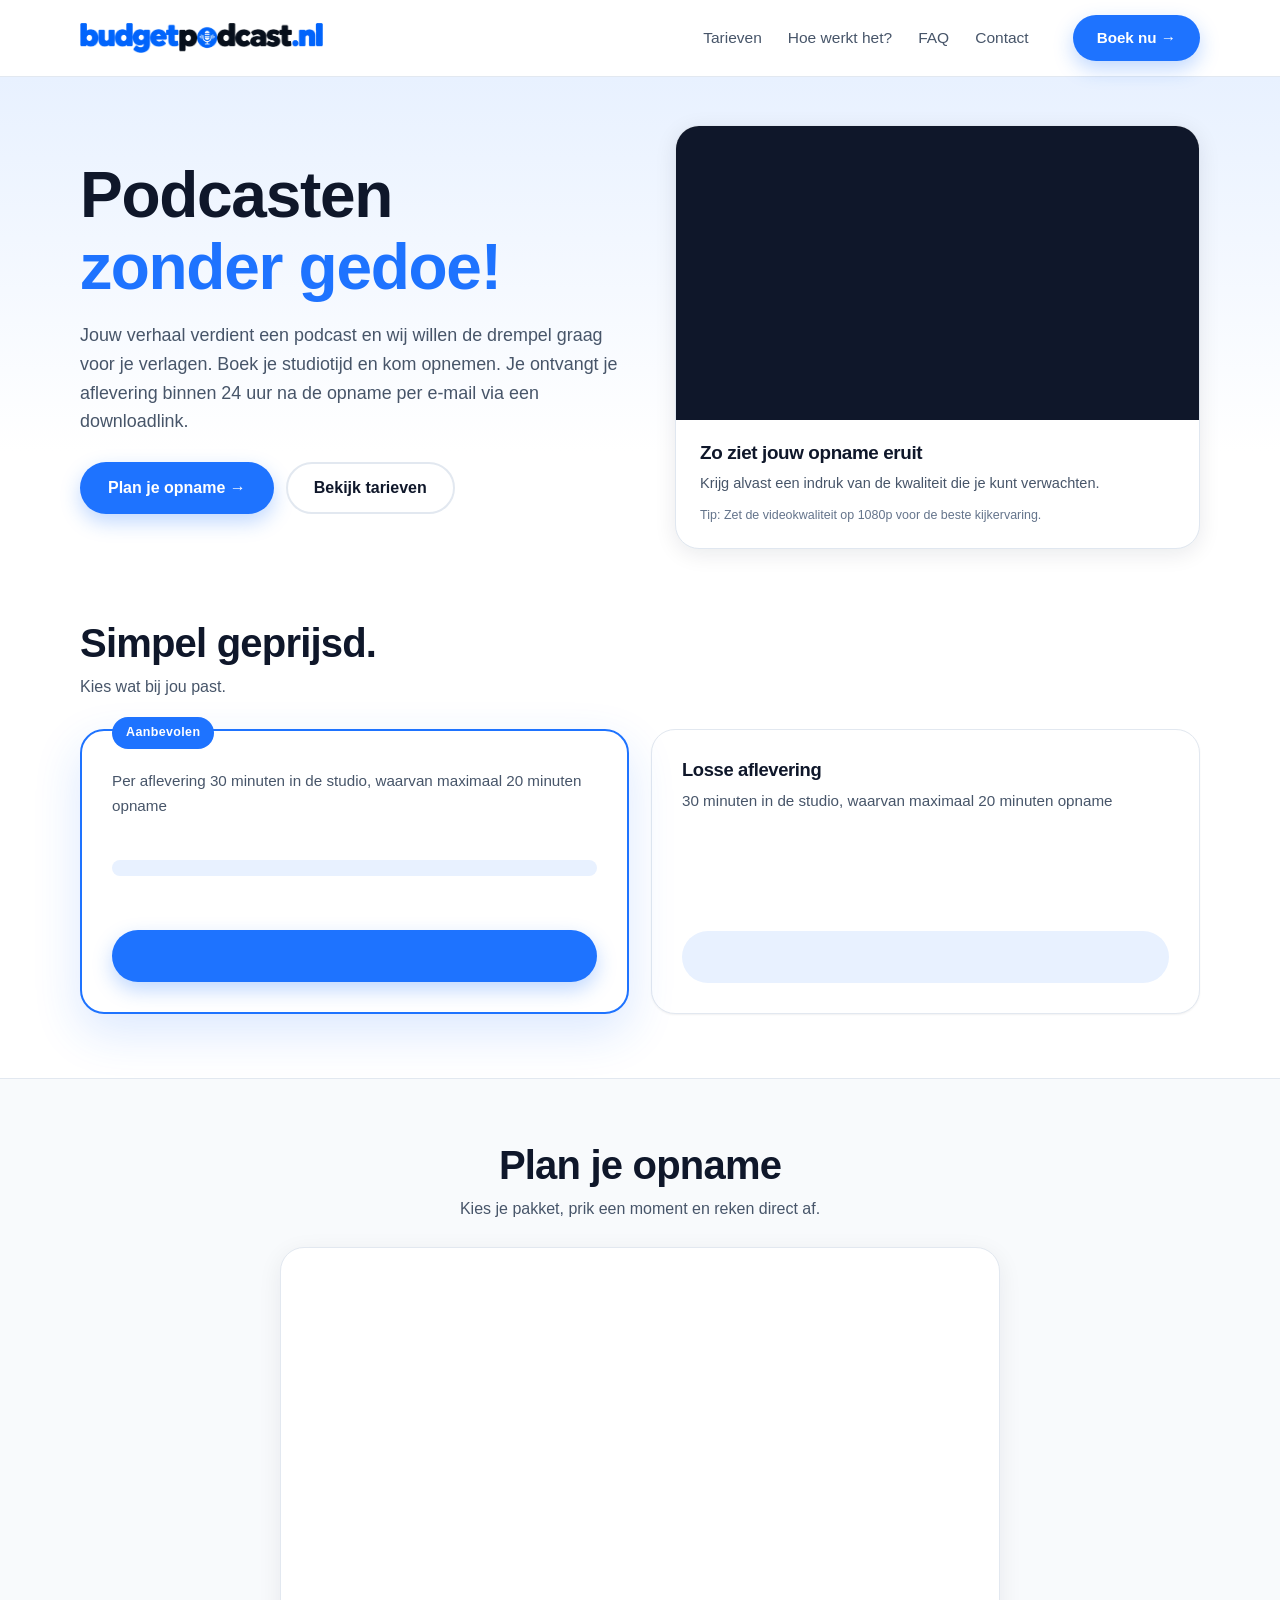
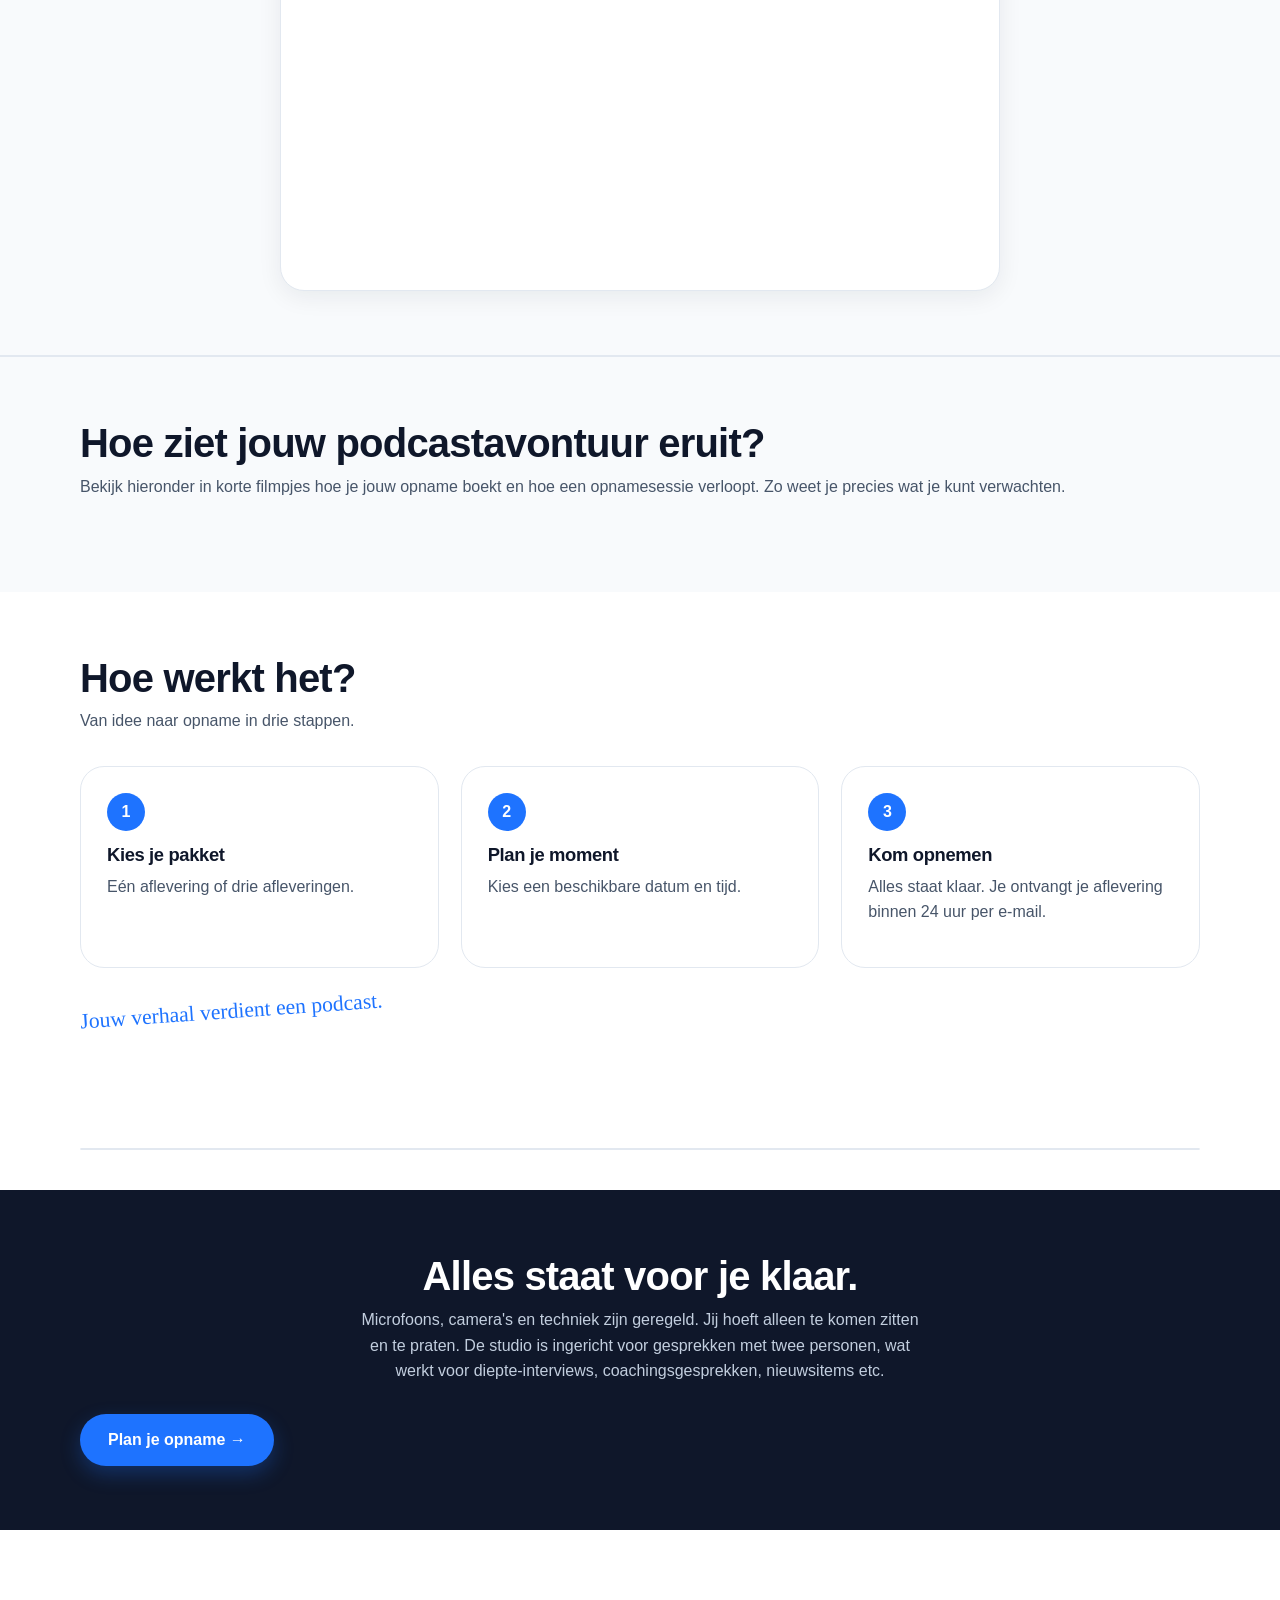
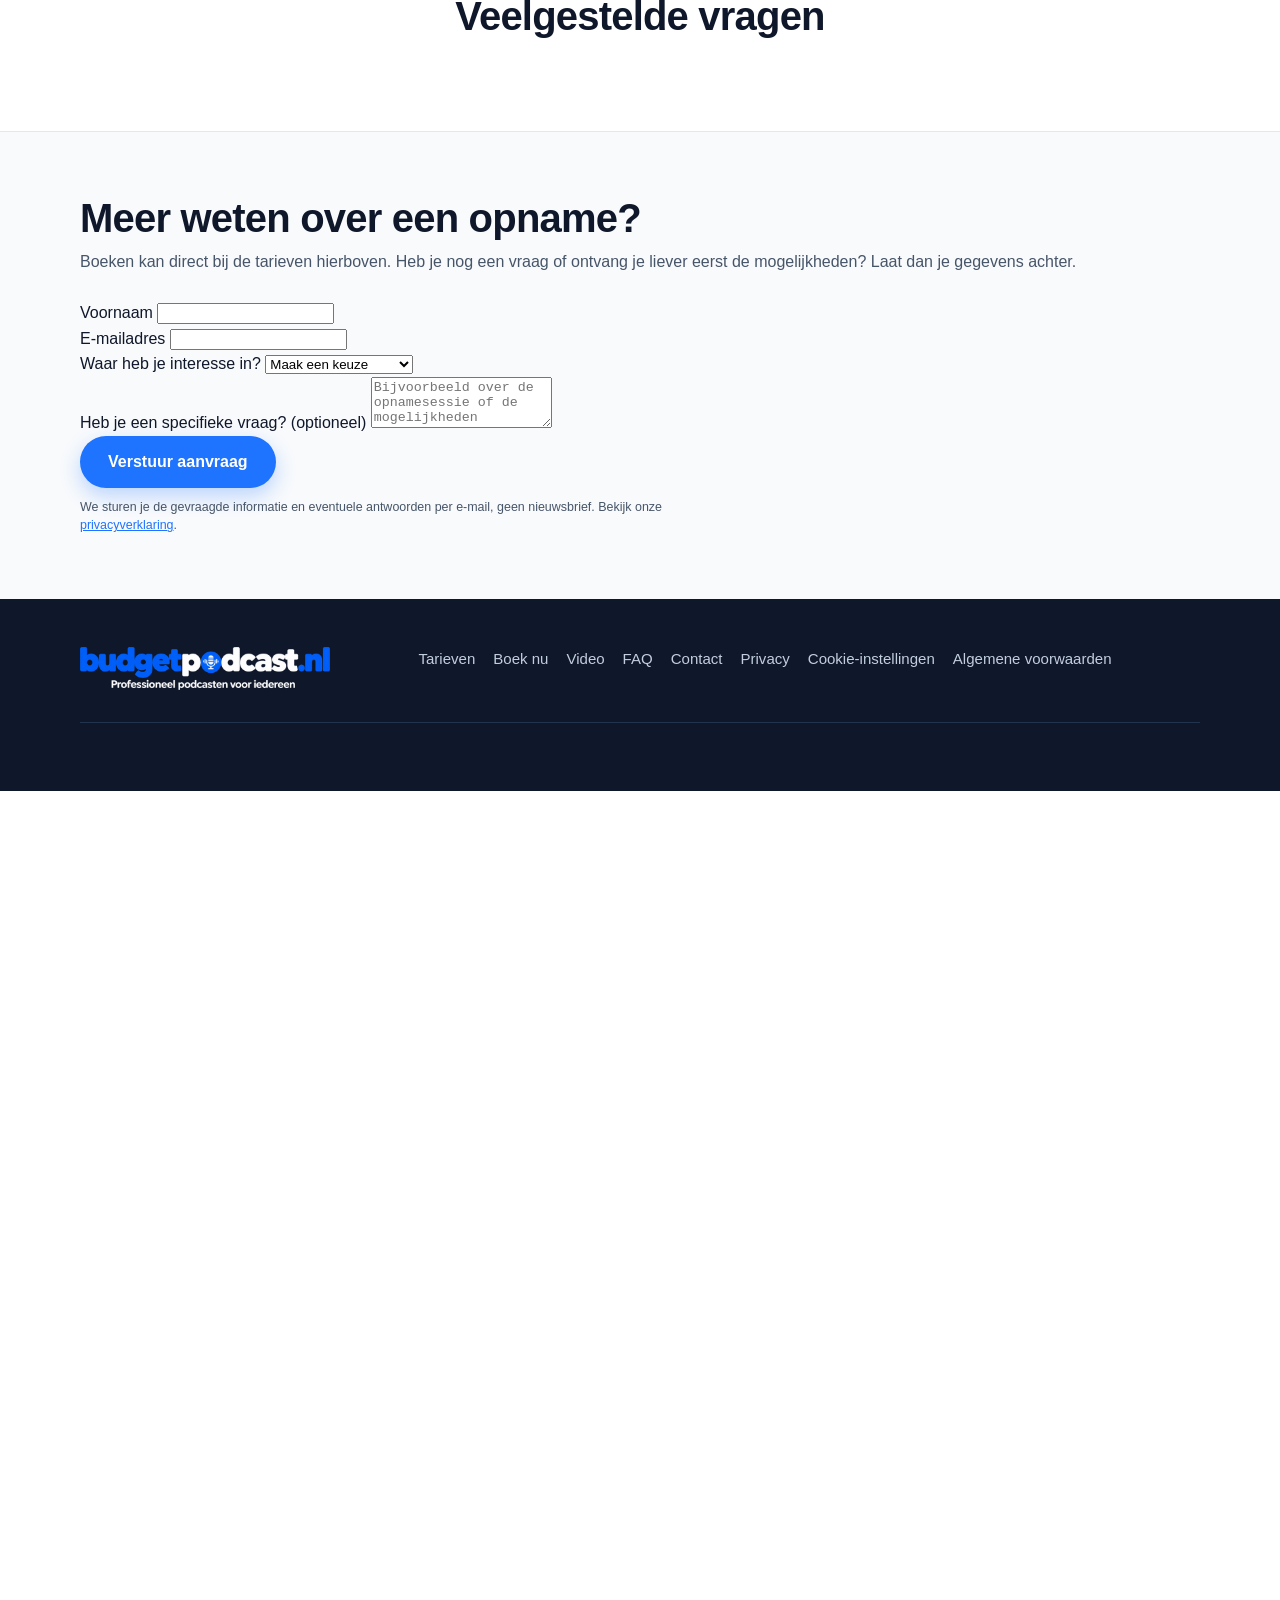
==== commit 8249663f: "Gebruik bestaand contactblok voor informatieaanvraag en verwijder extra sectie" ====
--- a/index.html
+++ b/index.html
@@ -412,32 +412,10 @@
 
 <section class="section" id="contact" style="background:var(--grijs-50);border-top:1px solid var(--grijs-200)">
   <div class="wrap">
-    <h2>Nog een vraag?</h2>
-    <p class="muted">Boeken kan direct online. Heb je iets anders nodig, stuur dan een bericht.</p>
+    <h2>Meer weten over een opname?</h2>
+    <p class="muted">Boeken kan direct bij de tarieven hierboven. Heb je nog een vraag of ontvang je liever eerst de mogelijkheden? Laat dan je gegevens achter.</p>
     <div class="contact-grid">
-      <form id="contactForm" novalidate>
-        <div class="field"><label for="cName">Naam</label>
-          <input id="cName" autocomplete="name"><span class="error">Vul je naam in.</span></div>
-        <div class="field"><label for="cMail">E-mail</label>
-          <input id="cMail" type="email" autocomplete="email"><span class="error">Vul een geldig e-mailadres in.</span></div>
-        <div class="field"><label for="cMsg">Bericht</label>
-          <textarea id="cMsg"></textarea><span class="error">Vul je bericht in.</span></div>
-        <button class="btn btn-primary" type="submit">Verstuur bericht</button>
-        <p id="contactDone" class="hidden" style="margin-top:14px;color:var(--blauw);font-weight:600">
-          Bedankt, je bericht is verstuurd. We reageren zo snel mogelijk.</p>
-      </form>
-      <ul class="contact-list" id="contactList"></ul>
-    </div>
-  </div>
-</section>
-
-<section class="lead-section" id="informatie" aria-label="Informatie per e-mail aanvragen">
-  <div class="wrap">
-    <details class="lead-compact">
-      <summary>Wil je de mogelijkheden liever per e-mail ontvangen? <span class="lead-summary-arrow" aria-hidden="true">⌄</span></summary>
-      <div class="lead-compact-body">
-        <p class="muted">Vul je gegevens in en ontvang een overzicht van onze pakketten en de boekingsmogelijkheden.</p>
-        <form id="infoRequestForm" name="bp-informatie-aanvraag" method="POST" data-netlify="true" netlify-honeypot="bot-field">
+      <form id="infoRequestForm" name="bp-informatie-aanvraag" method="POST" data-netlify="true" netlify-honeypot="bot-field">
           <input type="hidden" name="form-name" value="bp-informatie-aanvraag">
           <p hidden><label>Laat dit veld leeg: <input type="text" name="bot-field" tabindex="-1" autocomplete="off"></label></p>
           <div class="lead-field">
@@ -457,14 +435,20 @@
               <option value="Nog aan het orienteren">Ik oriënteer me nog</option>
             </select>
           </div>
-          <button class="btn btn-primary btn-full" type="submit">Verstuur aanvraag</button>
-          <p class="lead-privacy">Je ontvangt alleen de gevraagde informatie, geen nieuwsbrief. Bekijk onze <a href="/privacy">privacyverklaring</a>.</p>
+          <div class="lead-field">
+            <label for="infoMessage">Heb je een specifieke vraag? <span class="optional">(optioneel)</span></label>
+            <textarea id="infoMessage" name="message" rows="3" maxlength="1200" placeholder="Bijvoorbeeld over de opnamesessie of de mogelijkheden"></textarea>
+          </div>
+          <button class="btn btn-primary" type="submit">Verstuur aanvraag</button>
+          <p class="lead-privacy">We sturen je de gevraagde informatie en eventuele antwoorden per e-mail, geen nieuwsbrief. Bekijk onze <a href="/privacy">privacyverklaring</a>.</p>
           <p id="infoRequestStatus" class="lead-form-status hidden" role="status" aria-live="polite"></p>
         </form>
-      </div>
-    </details>
-  </div>
-</section>
+      <ul class="contact-list" id="contactList"></ul>
+    </div>
+  </div>
+</section>
+
+
 </main>
 
 <footer class="footer">
@@ -713,19 +697,6 @@
 if(c.tiktok)    socials.push('<a href="'+c.tiktok+'">TikTok</a>');
 $("#socials").innerHTML = socials.join("");
 $("#copy").textContent = "© " + new Date().getFullYear() + " " + cfg.brand.name + ". Alle rechten voorbehouden.";
-
-$("#contactForm").addEventListener("submit", e => {
-  e.preventDefault();
-  let ok = true;
-  [["#cName", v=>v.trim().length>1],
-   ["#cMail", v=>/^[^@\s]+@[^@\s]+\.[a-z]{2,}$/i.test(v)],
-   ["#cMsg",  v=>v.trim().length>3]].forEach(([sel,test]) => {
-    const el = $(sel), valid = test(el.value);
-    el.closest(".field").classList.toggle("invalid", !valid);
-    if(!valid) ok = false;
-  });
-  if(ok){ e.target.reset(); $("#contactDone").classList.remove("hidden"); }
-});
 
 /* =========================================================
    BOOKING VIA CAL.COM
--- a/info-form.css
+++ b/info-form.css
@@ -1,24 +1,21 @@
-/* BudgetPodcast informatieaanvraag — sluit aan op de bestaande huisstijl */
-.hero-info-link{margin:14px 0 0;color:var(--grijs-700);font-size:.9rem}
-.hero-info-link a{color:var(--blauw);font-weight:600}
-.lead-section{background:linear-gradient(180deg,#fff,var(--grijs-50));border-top:1px solid var(--grijs-200);scroll-margin-top:90px}
-.lead-header{max-width:720px;margin:0 auto 26px}
-.lead-options{display:grid;grid-template-columns:1fr 1.2fr;gap:24px;align-items:stretch}
-.lead-card{border-radius:var(--radius-l);padding:30px;box-shadow:var(--shadow);display:flex;flex-direction:column}
-.lead-card h3{font-size:clamp(1.25rem,2.4vw,1.6rem);margin:12px 0}
-.lead-kicker{font-size:.8rem;font-weight:700;letter-spacing:.03em;text-transform:uppercase}
-.lead-card--book{background:var(--nacht);color:#fff}
-.lead-card--book p{color:#d7e3f2}
-.lead-card--book .lead-kicker{color:#92bcff}
-.lead-card--book .btn{margin-top:auto;align-self:flex-start}
-.lead-card--email{background:#fff;border:1px solid var(--grijs-200)}
-.lead-card--email .lead-kicker{color:var(--blauw)}
-.lead-field{margin:0 0 14px}
-.lead-field label{display:block;font-size:.9rem;font-weight:600;margin:0 0 6px}
-.lead-field input,.lead-field select{width:100%;min-height:49px;border:1px solid var(--grijs-200);border-radius:var(--radius-s);padding:11px 14px;font:400 1rem var(--font);background:#fff;color:var(--nacht)}
-.lead-field input:focus,.lead-field select:focus{outline:3px solid rgba(30,115,255,.17);border-color:var(--blauw)}
-.lead-privacy{color:var(--grijs-700);font-size:.81rem;line-height:1.5;margin:10px 0 0}
+/* Klein, ingetogen informatieformulier onderaan de homepage. Boeken blijft de hoofdroute. */
+.lead-section{padding:22px 0 34px;background:var(--grijs-50);border-top:1px solid var(--grijs-200);scroll-margin-top:95px}
+.lead-compact{max-width:620px;margin:0 auto;background:var(--wit);border:1px solid var(--grijs-200);border-radius:var(--radius);box-shadow:var(--shadow-s)}
+.lead-compact summary{list-style:none;cursor:pointer;font-size:.88rem;font-weight:500;line-height:1.5;color:var(--grijs-700);padding:14px 18px;display:flex;align-items:center;justify-content:space-between;gap:12px}
+.lead-compact summary::-webkit-details-marker{display:none}
+.lead-compact summary:hover{color:var(--blauw)}
+.lead-compact summary:focus-visible{outline:3px solid var(--blauw);outline-offset:2px}
+.lead-summary-arrow{color:var(--blauw);font-size:1.1rem;transition:transform .18s}
+.lead-compact[open] .lead-summary-arrow{transform:rotate(180deg)}
+.lead-compact-body{border-top:1px solid var(--grijs-200);padding:18px 20px 20px}
+.lead-compact-body > p{font-size:.88rem;line-height:1.55;margin-bottom:15px}
+.lead-compact .lead-field{margin:0 0 12px}
+.lead-compact .lead-field label{display:block;font-size:.85rem;font-weight:600;margin:0 0 5px}
+.lead-compact .lead-field input,.lead-compact .lead-field select{width:100%;min-height:43px;border:1px solid var(--grijs-200);border-radius:var(--radius-s);padding:9px 12px;font:400 .92rem var(--font);background:#fff;color:var(--nacht)}
+.lead-compact .lead-field input:focus,.lead-compact .lead-field select:focus{outline:3px solid rgba(30,115,255,.17);border-color:var(--blauw)}
+.lead-compact .btn{min-height:44px;font-size:.9rem;padding:0 20px;margin-top:4px}
+.lead-privacy{font-size:.78rem;color:var(--grijs-700);line-height:1.5;margin:10px 0 0}
 .lead-privacy a{color:var(--blauw)}
-.lead-form-status{padding:12px 14px;margin:12px 0 0;background:var(--licht-blauw);color:var(--nacht);border-radius:var(--radius-s);font-weight:600;font-size:.92rem}
+.lead-form-status{padding:11px 13px;margin:12px 0 0;background:var(--licht-blauw);color:var(--nacht);border-radius:var(--radius-s);font-size:.88rem}
 .lead-form-status.is-error{background:#fff1ef;color:#9b1c1c}
-@media(max-width:820px){.lead-options{grid-template-columns:1fr}.lead-card{padding:22px}.lead-card--book .btn{width:100%}}
+@media(max-width:620px){.lead-section{padding:18px 0 26px}.lead-compact-body{padding:15px}.lead-compact summary{padding:12px 14px}}
